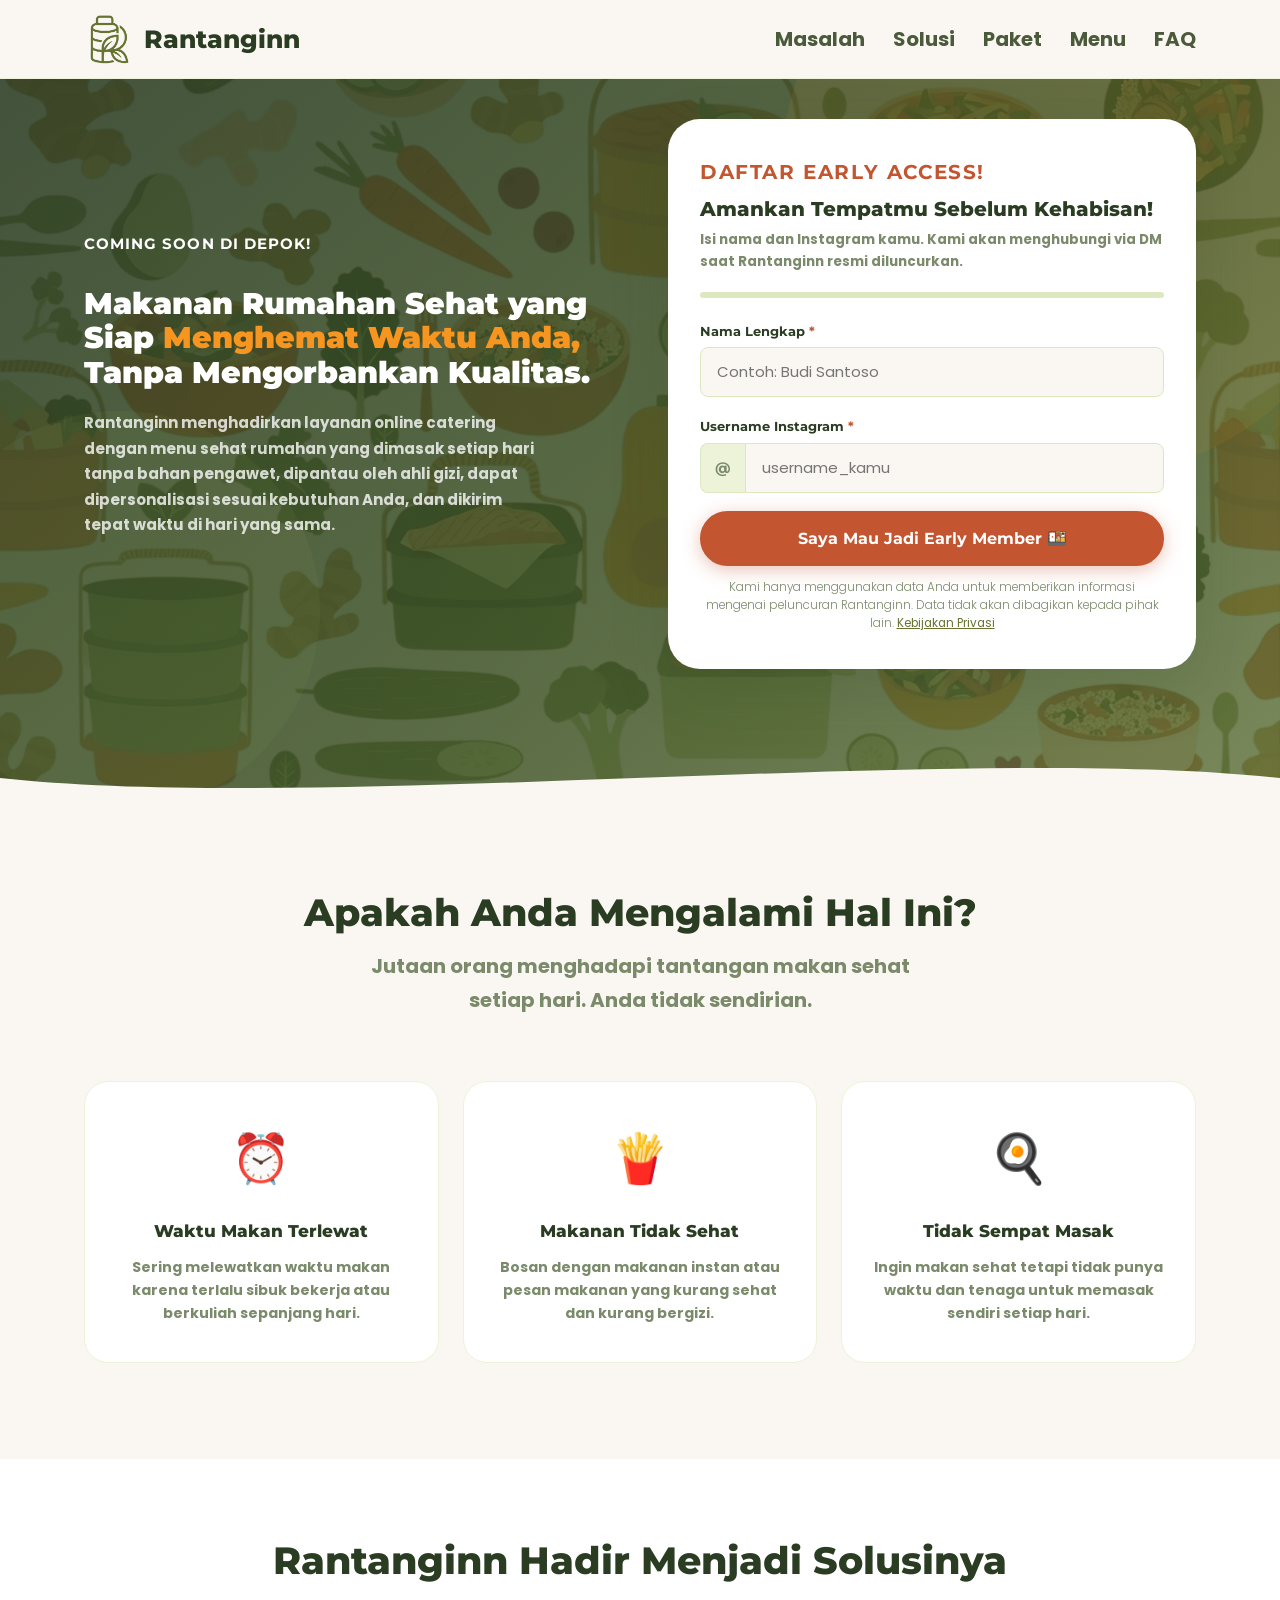
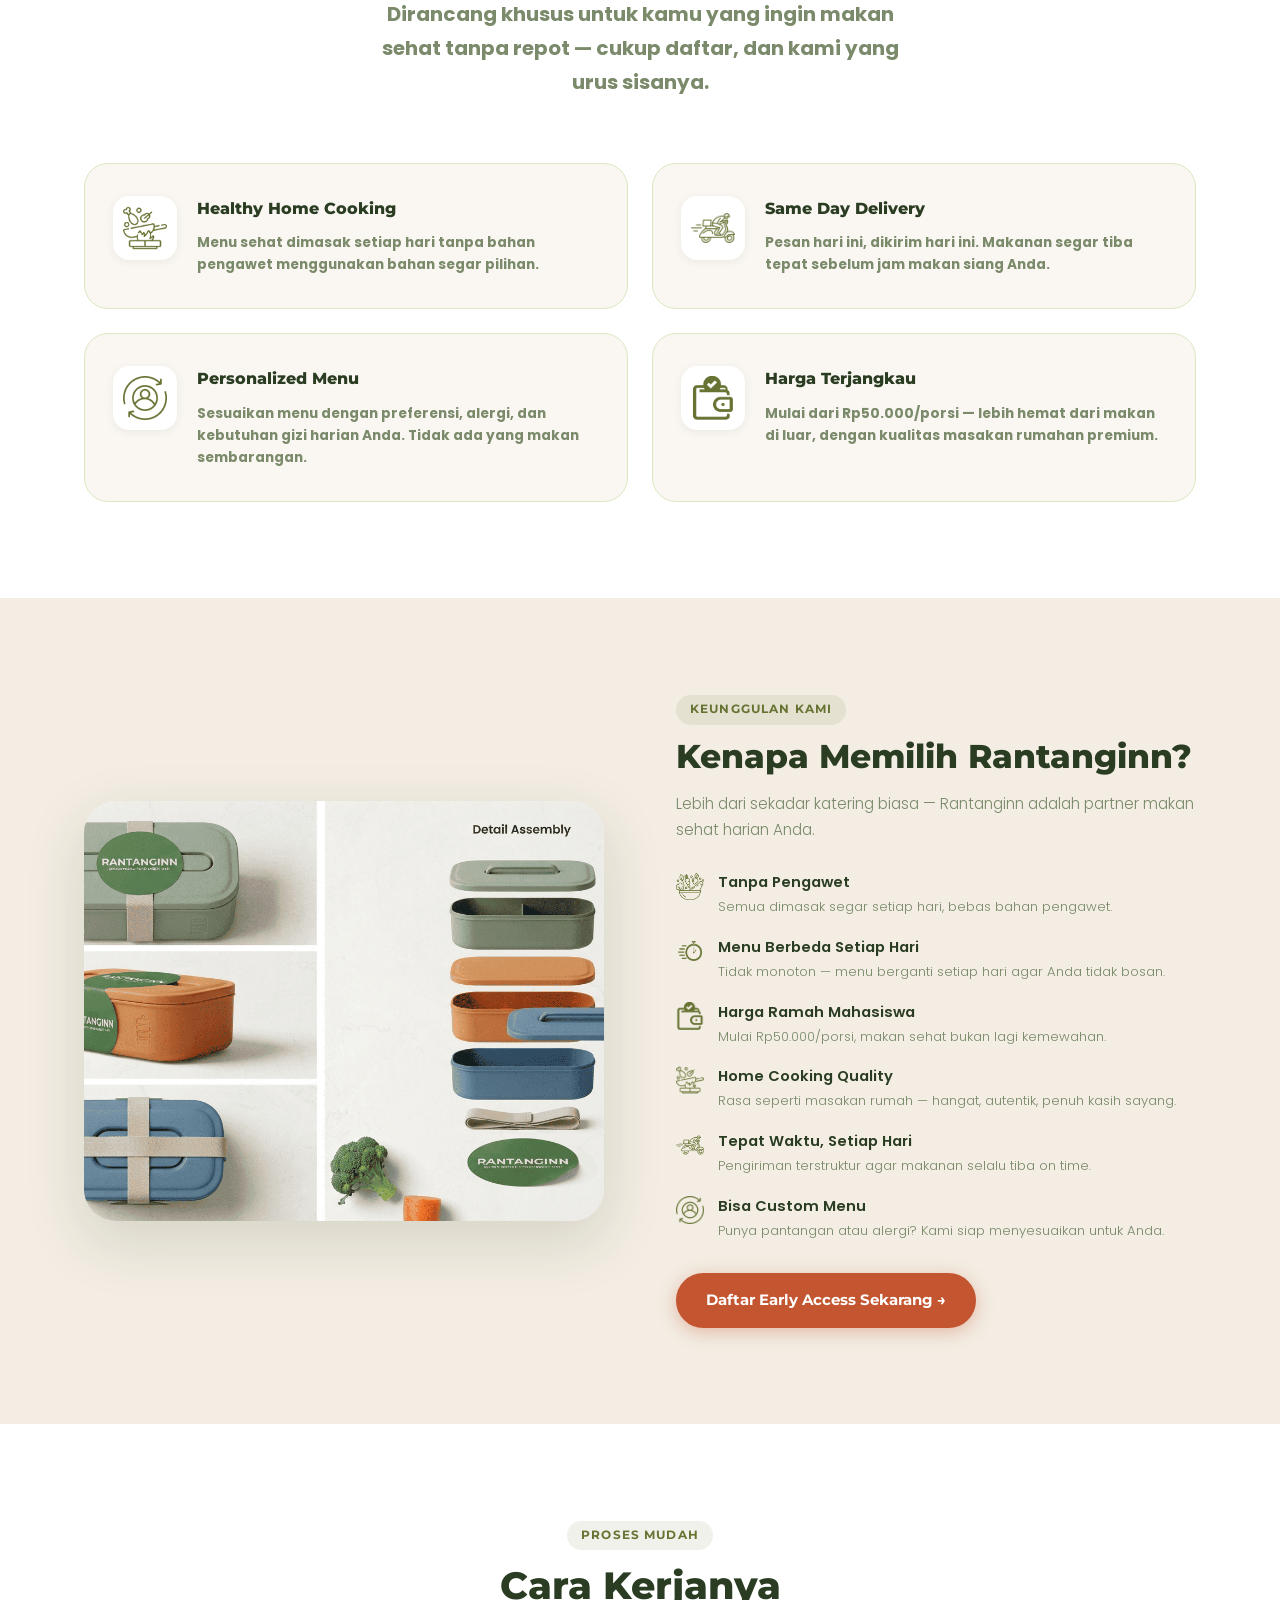
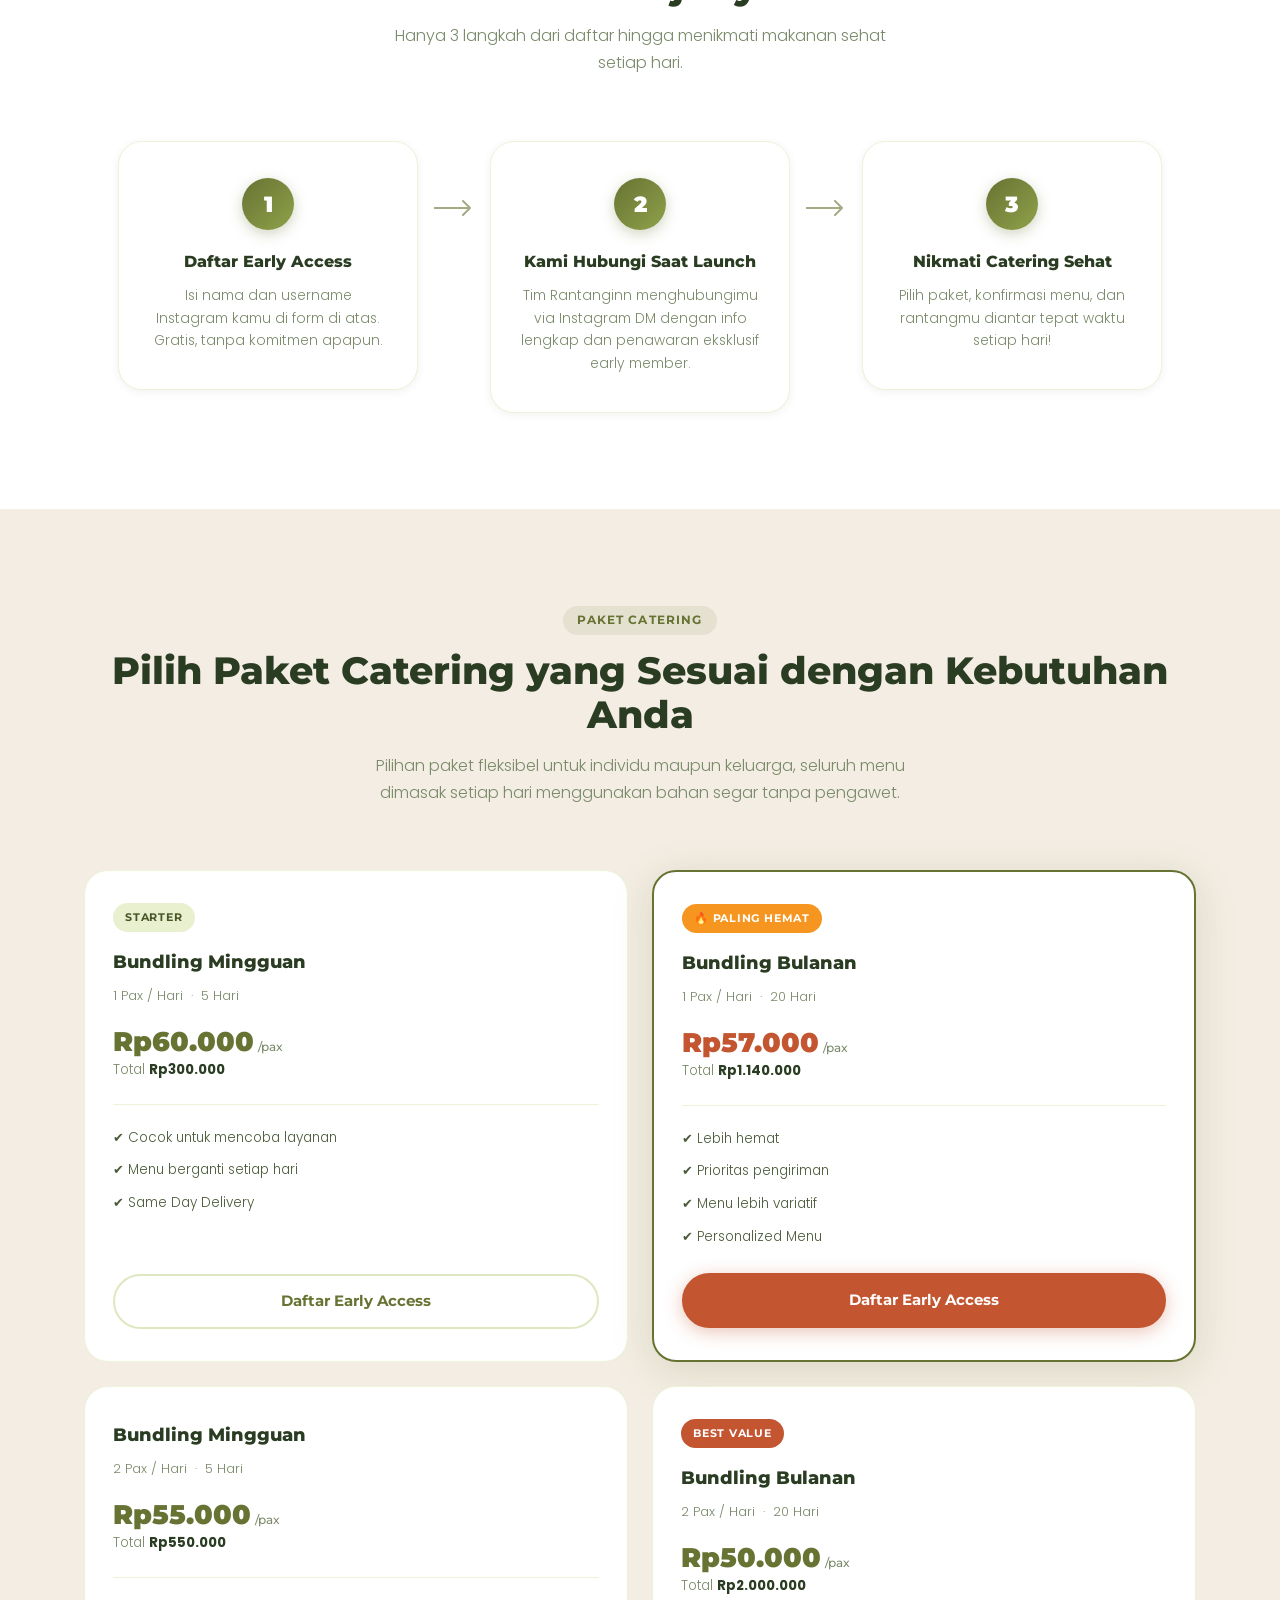
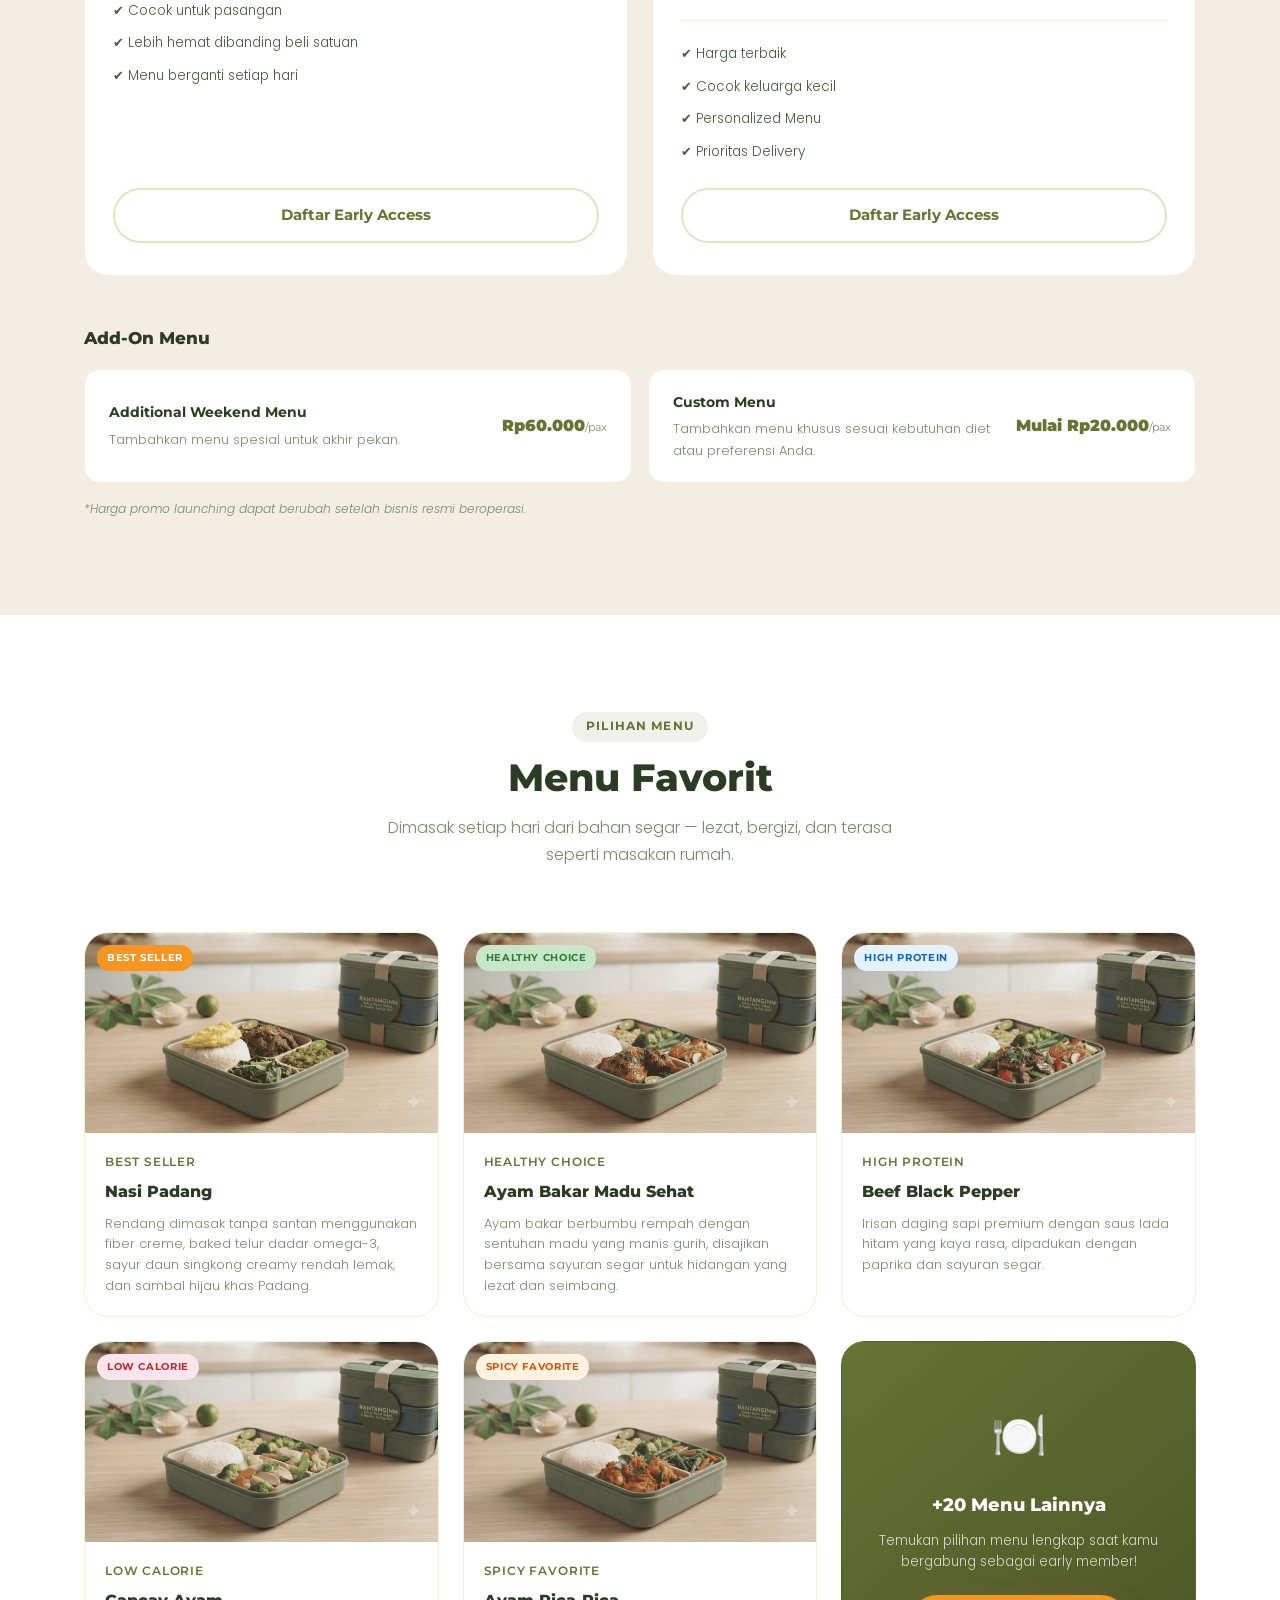
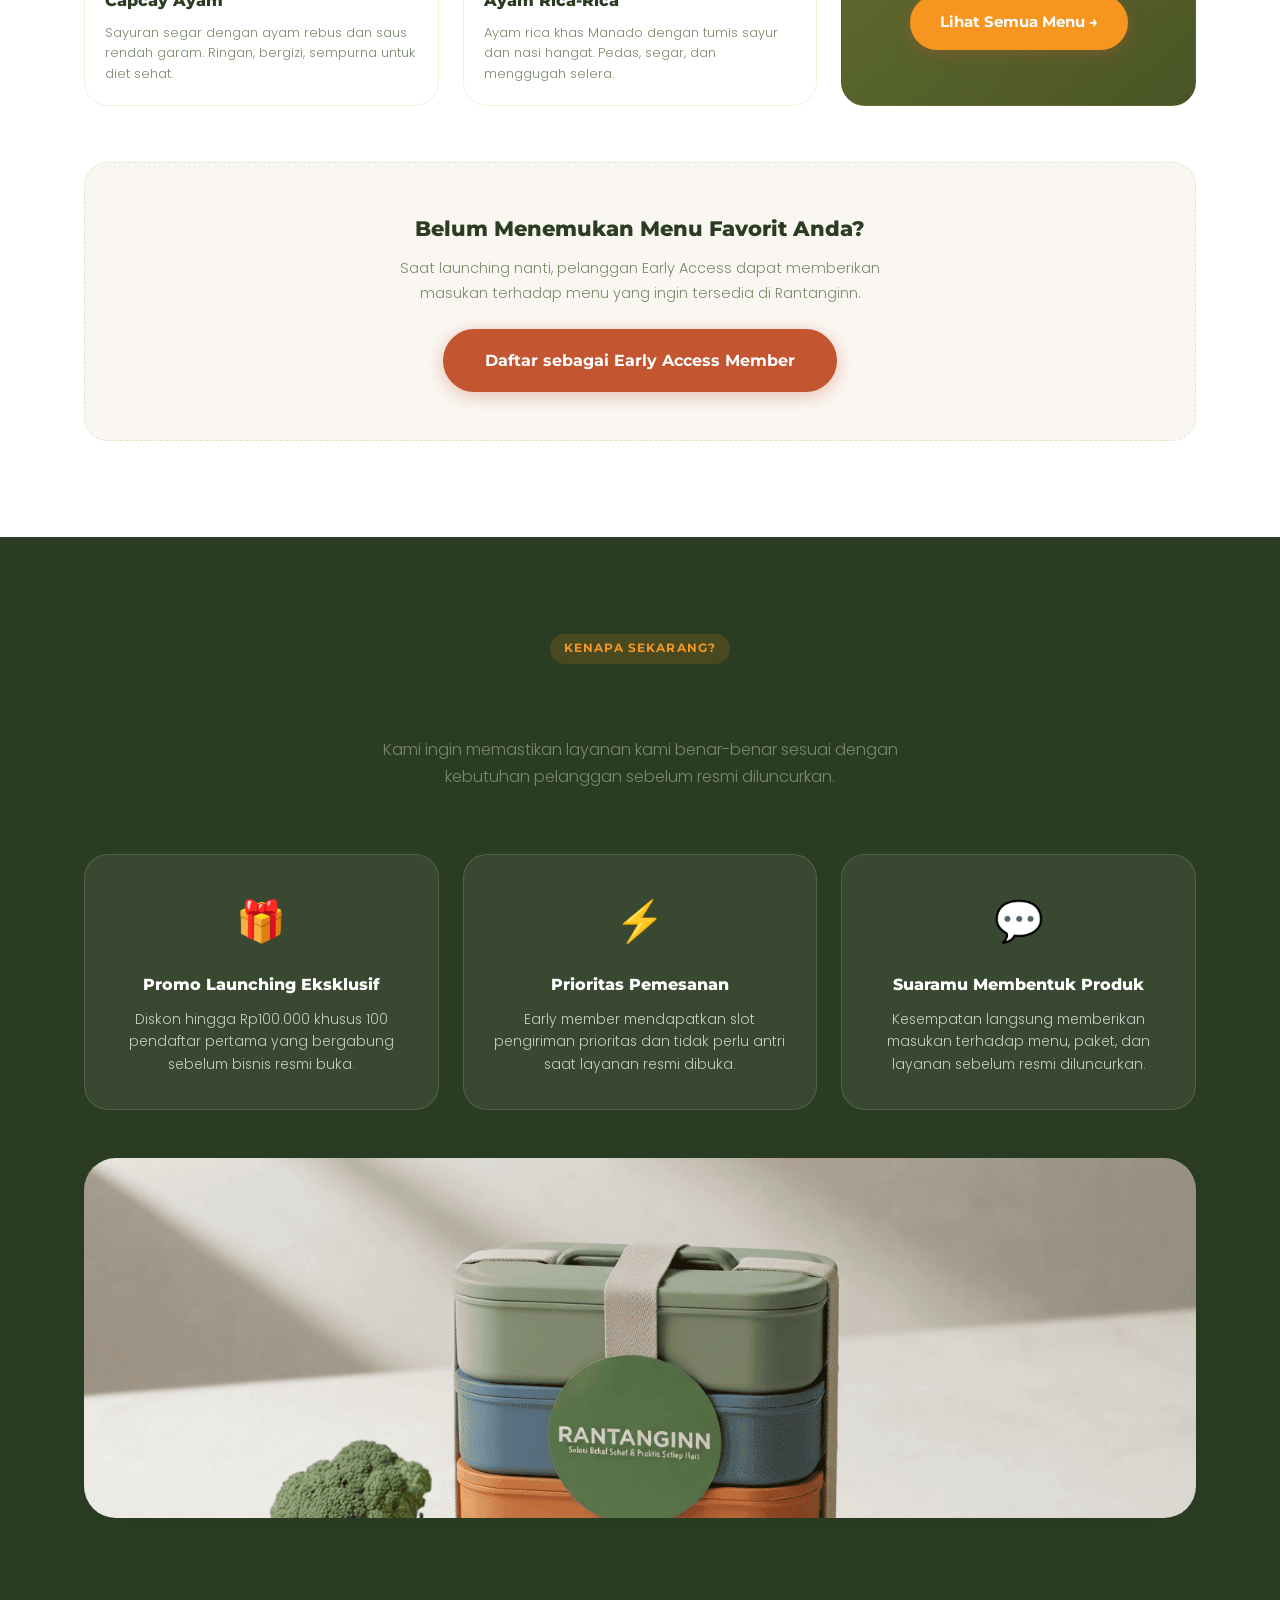
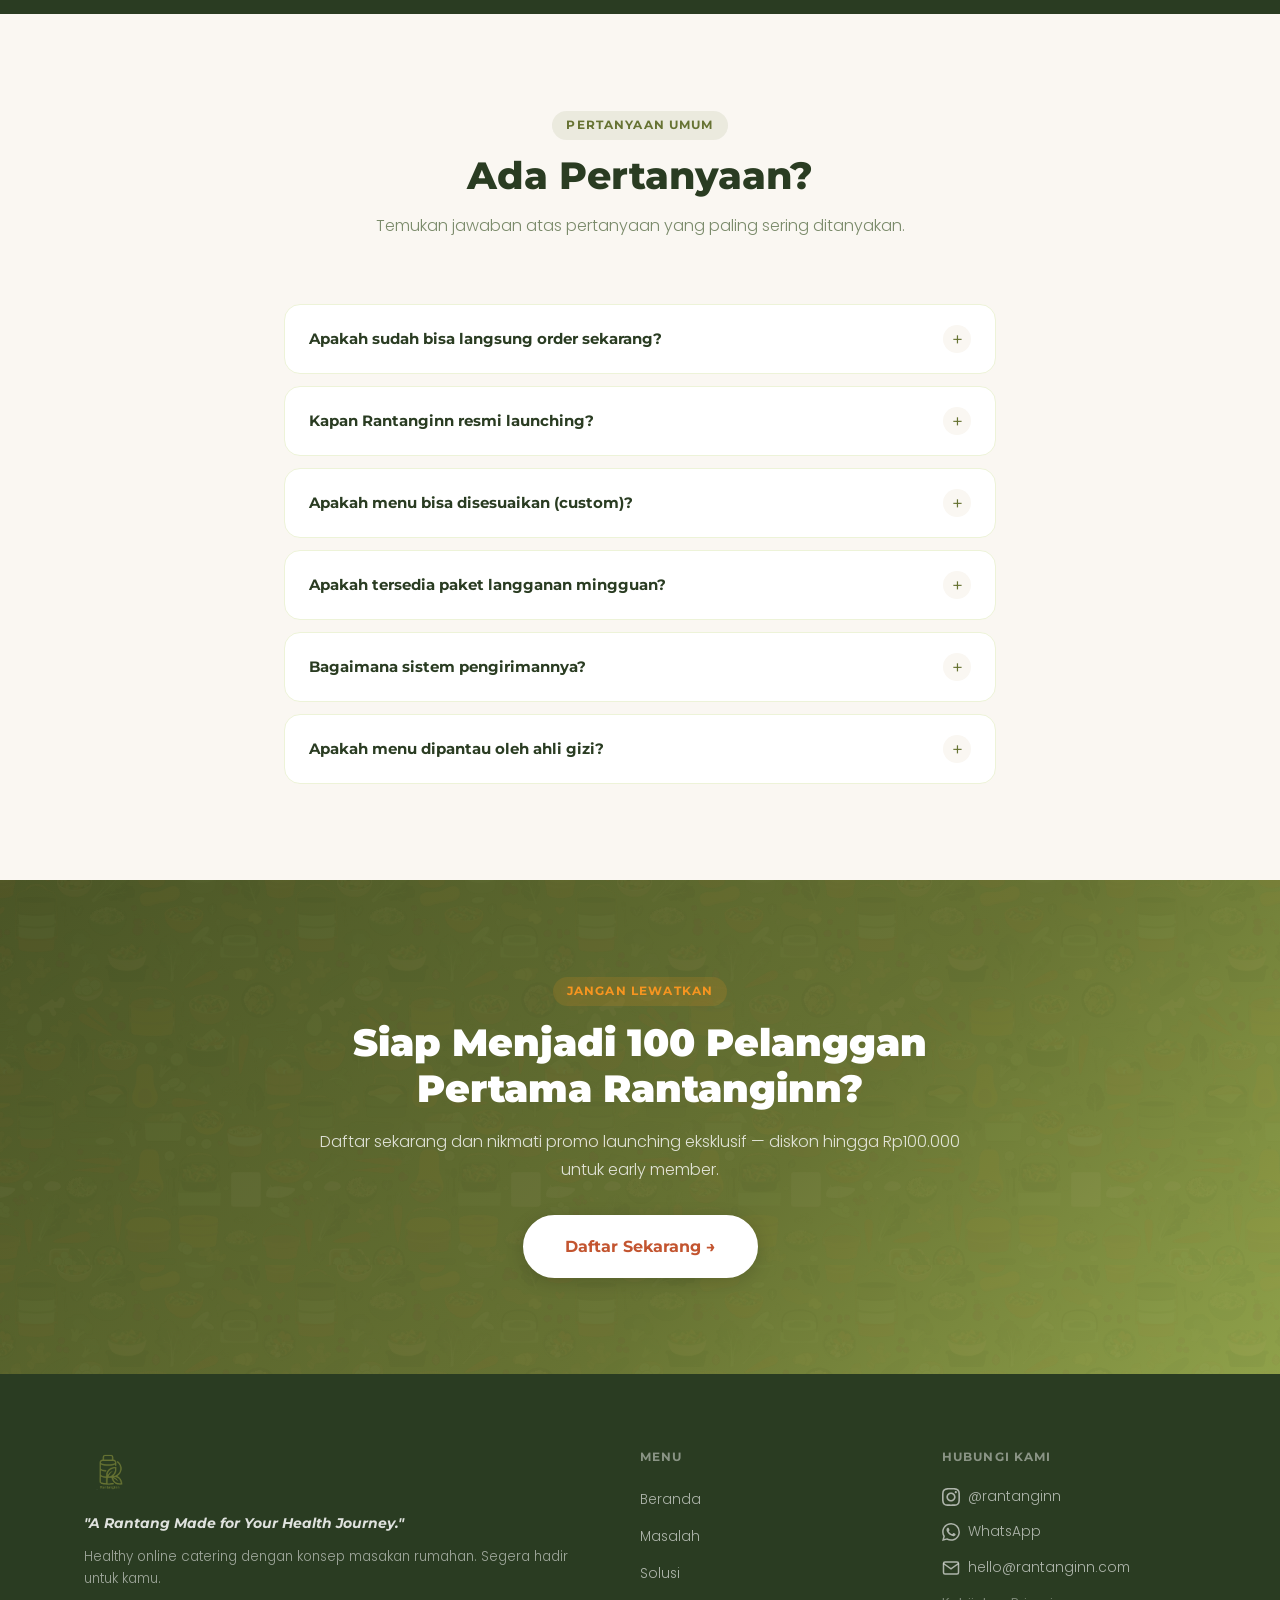
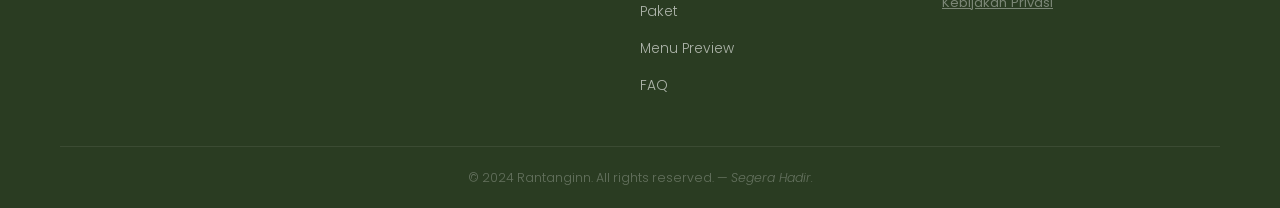
==== index.html @ 42536b37 "Solution section: padding-top 80px, hapus eyebrow, sub bold 20px, hapus emoji h3, fix gap h3-p, p bo" ====
<!DOCTYPE html>
<html lang="id" itemscope itemtype="https://schema.org/Organization">
<head>
  <meta charset="UTF-8" />
  <meta name="viewport" content="width=device-width, initial-scale=1.0" />
  <meta http-equiv="X-UA-Compatible" content="IE=edge" />

  <!-- ═══ SEO Meta ═══ -->
  <title>Rantanginn | Healthy Home Cooking Catering (Coming Soon)</title>
  <meta name="description" content="Daftar sekarang sebagai Early Access Member Rantanginn dan dapatkan promo launching eksklusif untuk 100 pelanggan pertama." />
  <meta name="robots" content="index, follow" />
  <link rel="canonical" href="https://rantanginn.com/" />

  <!-- ═══ Open Graph ═══ -->
  <meta property="og:type"        content="website" />
  <meta property="og:title"       content="Rantanginn | Healthy Home Cooking Catering (Coming Soon)" />
  <meta property="og:description" content="Daftar sekarang sebagai Early Access Member Rantanginn dan dapatkan promo launching eksklusif untuk 100 pelanggan pertama." />
  <meta property="og:url"         content="https://rantanginn.com/" />
  <meta property="og:image"       content="https://rantanginn.com/og-image.jpg" />
  <meta property="og:site_name"   content="Rantanginn" />
  <meta property="og:locale"      content="id_ID" />

  <!-- ═══ Twitter Card ═══ -->
  <meta name="twitter:card"        content="summary_large_image" />
  <meta name="twitter:title"       content="Rantanginn | Healthy Home Cooking Catering" />
  <meta name="twitter:description" content="Daftar Early Access dan dapatkan promo launching eksklusif." />
  <meta name="twitter:image"       content="https://rantanginn.com/og-image.jpg" />

  <!-- ═══ Favicon ═══ -->
  <link rel="icon"             type="image/png" sizes="32x32" href="logo png_2.png" />
  <link rel="icon"             type="image/png" sizes="16x16" href="logo png_2.png" />
  <link rel="apple-touch-icon" sizes="180x180"              href="logo png_2.png" />
  <meta name="theme-color" content="#677333" />

  <!-- ═══ Schema.org Organization + LocalBusiness ═══ -->
  <script type="application/ld+json">
  {
    "@context": "https://schema.org",
    "@graph": [
      {
        "@type": "Organization",
        "name": "Rantanginn",
        "url": "https://rantanginn.com",
        "logo": "https://rantanginn.com/logo png_2.png",
        "sameAs": ["https://www.instagram.com/rantanginn"],
        "description": "Healthy online catering with home cooking concept. Same day delivery."
      },
      {
        "@type": "FoodEstablishment",
        "name": "Rantanginn",
        "description": "Layanan katering online sehat dengan konsep masakan rumahan, dikirim hari yang sama.",
        "url": "https://rantanginn.com",
        "servesCuisine": "Indonesian",
        "priceRange": "Rp50.000 – Rp60.000 / porsi",
        "openingHoursSpecification": {
          "@type": "OpeningHoursSpecification",
          "dayOfWeek": ["Monday","Tuesday","Wednesday","Thursday","Friday"]
        }
      }
    ]
  }
  </script>

  <!-- ═══ Fonts ═══ -->
  <link rel="preconnect" href="https://fonts.googleapis.com" />
  <link rel="preconnect" href="https://fonts.gstatic.com" crossorigin />
  <link href="https://fonts.googleapis.com/css2?family=Montserrat:wght@700;800;900&family=Poppins:wght@300;400;500;600&display=swap" rel="stylesheet" />

  <!-- ═══════════════════════════════════════════════════════════
       Google Tag Manager — GTM-5F8ZB35Z
       Snippet ini harus berada seawal mungkin di dalam <head>.
       GA4, Meta Pixel, dan Google Ads dikelola dari dalam GTM.
       ════════════════════════════════════════════════════════ -->
  <script>(function(w,d,s,l,i){w[l]=w[l]||[];w[l].push({'gtm.start':
  new Date().getTime(),event:'gtm.js'});var f=d.getElementsByTagName(s)[0],
  j=d.createElement(s),dl=l!='dataLayer'?'&l='+l:'';j.async=true;j.src=
  'https://www.googletagmanager.com/gtm.js?id='+i+dl;f.parentNode.insertBefore(j,f);
  })(window,document,'script','dataLayer','GTM-5F8ZB35Z');</script>
  <!-- End Google Tag Manager -->

  <link rel="stylesheet" href="style.css" />
</head>
<body>

<!-- ═══════════════════════════════════════════════════════════════
     Google Tag Manager (noscript) — GTM-5F8ZB35Z
     Wajib dipasang tepat setelah tag <body> dibuka.
     Berfungsi untuk browser yang menonaktifkan JavaScript.
     ════════════════════════════════════════════════════════════ -->
<noscript><iframe src="https://www.googletagmanager.com/ns.html?id=GTM-5F8ZB35Z"
height="0" width="0" style="display:none;visibility:hidden"></iframe></noscript>
<!-- End Google Tag Manager (noscript) -->

<!-- ═══════════════════════════ NAVBAR ═══════════════════════════ -->
<header class="navbar" role="banner">
  <div class="container navbar__inner">
    <a href="#hero" class="navbar__brand" aria-label="Rantanginn Home">
      <img src="logo png_2 copy.png" alt="Rantanginn Logo" class="navbar__logo" width="50" height="50" loading="eager" />
      <span class="navbar__name">Rantanginn</span>
    </a>
    <nav class="navbar__links" aria-label="Main navigation">
      <a href="#problem">Masalah</a>
      <a href="#solution">Solusi</a>
      <a href="#pricing">Paket</a>
      <a href="#menu">Menu</a>
      <a href="#faq">FAQ</a>
    </nav>
    <button class="navbar__burger" aria-label="Buka menu" aria-expanded="false" id="burgerBtn">
      <span></span><span></span><span></span>
    </button>
  </div>
  <!-- Mobile menu -->
  <div class="navbar__mobile" id="mobileMenu" hidden>
    <a href="#problem"  class="navbar__mobile-link">Masalah</a>
    <a href="#solution" class="navbar__mobile-link">Solusi</a>
    <a href="#pricing"  class="navbar__mobile-link">Paket</a>
    <a href="#menu"     class="navbar__mobile-link">Menu</a>
    <a href="#faq"      class="navbar__mobile-link">FAQ</a>
    <a href="#hero" class="btn btn--cta btn--full" data-track="cta_click" data-label="navbar-mobile">Daftar Early Access</a>
  </div>
</header>

<!-- ═══════════════════════════════════════════════════════════════
     HERO — Lead Form Above The Fold
     ════════════════════════════════════════════════════════════ -->
<section class="hero" id="hero" aria-labelledby="heroHeadline">
  <!-- Organic background blobs -->
  <div class="hero__blob hero__blob--1" aria-hidden="true"></div>
  <div class="hero__blob hero__blob--2" aria-hidden="true"></div>

  <div class="container hero__inner">

    <!-- LEFT: Copywriting -->
    <div class="hero__copy">
      <span class="hero__label-coming-soon">COMING SOON DI DEPOK!</span>

      <h1 class="hero__headline" id="heroHeadline">
        Makanan Rumahan Sehat yang Siap <span class="text-accent">Menghemat Waktu Anda,</span> Tanpa Mengorbankan Kualitas.
      </h1>

      <p class="hero__sub">
        Rantanginn menghadirkan layanan online catering dengan menu sehat rumahan yang dimasak setiap hari tanpa bahan pengawet, dipantau oleh ahli gizi, dapat dipersonalisasi sesuai kebutuhan Anda, dan dikirim tepat waktu di hari yang sama.
      </p>

    </div>

    <!-- RIGHT: Lead Form Card -->
    <div class="hero__form-card" id="leadForm">

      <div class="form-card__header">
        <p class="form-card__eyebrow">Daftar Early Access!</p>
        <h2 class="form-card__title">Amankan Tempatmu Sebelum Kehabisan!</h2>
        <p class="form-card__sub">Isi nama dan Instagram kamu. Kami akan menghubungi via DM saat Rantanginn resmi diluncurkan.</p>
      </div>

      <!-- Slot counter -->
      <div class="slot-counter" aria-live="polite">
        <div class="slot-counter__bar">
        </div>
      </div>

      <form class="lead-form" id="orderForm" novalidate aria-label="Formulir Early Access">
        <div class="form-group">
          <label for="name">Nama Lengkap <span class="required" aria-label="wajib diisi">*</span></label>
          <input type="text" id="name" name="name" placeholder="Contoh: Budi Santoso"
                 required autocomplete="name" aria-describedby="nameError" />
          <span class="form-error" id="nameError" role="alert">Nama tidak boleh kosong.</span>
        </div>

        <div class="form-group">
          <label for="instagram">Username Instagram <span class="required" aria-label="wajib diisi">*</span></label>
          <div class="input-prefix-wrap">
            <span class="input-prefix" aria-hidden="true">@</span>
            <input type="text" id="instagram" name="instagram" placeholder="username_kamu"
                   required autocomplete="off" aria-describedby="igError" />
          </div>
          <span class="form-error" id="igError" role="alert">Username Instagram tidak boleh kosong.</span>
        </div>

        <button type="submit" class="btn btn--cta btn--full btn--lg" id="submitBtn"
                data-track="form_submit" aria-label="Submit formulir early access">
          <span class="btn-text">Saya Mau Jadi Early Member 🍱</span>
          <span class="btn-loading" hidden aria-live="polite">Mendaftarkan kamu...</span>
        </button>

        <!-- Privacy Policy below form -->
        <p class="form-privacy">
          Kami hanya menggunakan data Anda untuk memberikan informasi mengenai peluncuran Rantanginn.
          Data tidak akan dibagikan kepada pihak lain.
          <button type="button" class="privacy-trigger" id="openPrivacy" aria-haspopup="dialog">Kebijakan Privasi</button>
        </p>
      </form>

      <!-- Success state (replaces form after submit) -->
      <div class="form-success" id="formSuccess" hidden role="status" aria-live="polite">
        <div class="form-success__icon" aria-hidden="true">🎉</div>
        <h3>Terima Kasih!</h3>
        <p>Anda berhasil masuk ke daftar Early Access Rantanginn.<br />Kami akan menghubungi Anda saat layanan resmi dibuka.</p>
        <button class="btn btn--outline" id="closeSuccessBtn">Tutup</button>
      </div>
    </div>

  </div><!-- /.hero__inner -->

  <div class="hero__wave" aria-hidden="true">
    <svg viewBox="0 0 1440 80" preserveAspectRatio="none" xmlns="http://www.w3.org/2000/svg">
      <path d="M0,40 C360,80 1080,0 1440,40 L1440,80 L0,80 Z" fill="#faf7f2"/>
    </svg>
  </div>
</section>

<!-- ═══════════════════════════ PROBLEM SECTION ═══════════════════════════ -->
<section class="section section--light" id="problem" aria-labelledby="problemTitle" style="padding-top: 80px;">
  <div class="container">
    <div class="section-header">
      <h2 id="problemTitle">Apakah Anda Mengalami Hal Ini?</h2>
      <p>Jutaan orang menghadapi tantangan makan sehat setiap hari. Anda tidak sendirian.</p>
    </div>
    <div class="problem__grid">
      <div class="problem-card">
        <div class="problem-card__icon" aria-hidden="true">⏰</div>
        <h3>Waktu Makan Terlewat</h3>
        <p>Sering melewatkan waktu makan karena terlalu sibuk bekerja atau berkuliah sepanjang hari.</p>
      </div>
      <div class="problem-card">
        <div class="problem-card__icon" aria-hidden="true">🍟</div>
        <h3>Makanan Tidak Sehat</h3>
        <p>Bosan dengan makanan instan atau pesan makanan yang kurang sehat dan kurang bergizi.</p>
      </div>
      <div class="problem-card">
        <div class="problem-card__icon" aria-hidden="true">🍳</div>
        <h3>Tidak Sempat Masak</h3>
        <p>Ingin makan sehat tetapi tidak punya waktu dan tenaga untuk memasak sendiri setiap hari.</p>
      </div>
    </div>
  </div>
</section>

<!-- ═══════════════════════════ SOLUTION SECTION ═══════════════════════════ -->
<section class="section section--white" id="solution" aria-labelledby="solutionTitle" style="padding-top: 80px;">
  <div class="container">
    <div class="section-header">
      <h2 id="solutionTitle">Rantanginn Hadir Menjadi Solusinya</h2>
      <p>Dirancang khusus untuk kamu yang ingin makan sehat tanpa repot — cukup daftar, dan kami yang urus sisanya.</p>
    </div>
    <div class="solution__grid">
      <div class="solution-card">
        <div class="solution-card__icon">
          <img src="ICON_HOME COOKING.png" alt="" aria-hidden="true" loading="lazy" width="48" height="48" />
        </div>
        <div class="solution-card__body">
          <h3>Healthy Home Cooking</h3>
          <p>Menu sehat dimasak setiap hari tanpa bahan pengawet menggunakan bahan segar pilihan.</p>
        </div>
      </div>
      <div class="solution-card">
        <div class="solution-card__icon">
          <img src="ICON_FAST DELIVERY.png" alt="" aria-hidden="true" loading="lazy" width="48" height="48" />
        </div>
        <div class="solution-card__body">
          <h3>Same Day Delivery</h3>
          <p>Pesan hari ini, dikirim hari ini. Makanan segar tiba tepat sebelum jam makan siang Anda.</p>
        </div>
      </div>
      <div class="solution-card">
        <div class="solution-card__icon">
          <img src="ICON_PERSONALIZATION.png" alt="" aria-hidden="true" loading="lazy" width="48" height="48" />
        </div>
        <div class="solution-card__body">
          <h3>Personalized Menu</h3>
          <p>Sesuaikan menu dengan preferensi, alergi, dan kebutuhan gizi harian Anda. Tidak ada yang makan sembarangan.</p>
        </div>
      </div>
      <div class="solution-card">
        <div class="solution-card__icon">
          <img src="ICON_AFFORDABILITY.png" alt="" aria-hidden="true" loading="lazy" width="48" height="48" />
        </div>
        <div class="solution-card__body">
          <h3>Harga Terjangkau</h3>
          <p>Mulai dari Rp50.000/porsi — lebih hemat dari makan di luar, dengan kualitas masakan rumahan premium.</p>
        </div>
      </div>
    </div>
  </div>
</section>

<!-- ═══════════════════════════ BENEFIT SECTION ═══════════════════════════ -->
<section class="section section--beige" id="benefit" aria-labelledby="benefitTitle">
  <div class="container">
    <div class="benefit__inner">
      <div class="benefit__image">
        <img src="PACKAGING.png" alt="Kemasan premium Rantanginn" loading="lazy" width="520" height="420" />
      </div>
      <div class="benefit__content">
        <span class="section-eyebrow">Keunggulan Kami</span>
        <h2 id="benefitTitle">Kenapa Memilih Rantanginn?</h2>
        <p class="benefit__lead">Lebih dari sekadar katering biasa — Rantanginn adalah partner makan sehat harian Anda.</p>
        <ul class="benefit__list" aria-label="Daftar keunggulan Rantanginn">
          <li>
            <img src="ICON_NATURAL FOOD.png" alt="" aria-hidden="true" loading="lazy" width="28" height="28" />
            <div><strong>Tanpa Pengawet</strong><p>Semua dimasak segar setiap hari, bebas bahan pengawet.</p></div>
          </li>
          <li>
            <img src="ICON_TIME EFFICIENCY.png" alt="" aria-hidden="true" loading="lazy" width="28" height="28" />
            <div><strong>Menu Berbeda Setiap Hari</strong><p>Tidak monoton — menu berganti setiap hari agar Anda tidak bosan.</p></div>
          </li>
          <li>
            <img src="ICON_AFFORDABILITY.png" alt="" aria-hidden="true" loading="lazy" width="28" height="28" />
            <div><strong>Harga Ramah Mahasiswa</strong><p>Mulai Rp50.000/porsi, makan sehat bukan lagi kemewahan.</p></div>
          </li>
          <li>
            <img src="ICON_HOME COOKING.png" alt="" aria-hidden="true" loading="lazy" width="28" height="28" />
            <div><strong>Home Cooking Quality</strong><p>Rasa seperti masakan rumah — hangat, autentik, penuh kasih sayang.</p></div>
          </li>
          <li>
            <img src="ICON_FAST DELIVERY.png" alt="" aria-hidden="true" loading="lazy" width="28" height="28" />
            <div><strong>Tepat Waktu, Setiap Hari</strong><p>Pengiriman terstruktur agar makanan selalu tiba on time.</p></div>
          </li>
          <li>
            <img src="ICON_PERSONALIZATION.png" alt="" aria-hidden="true" loading="lazy" width="28" height="28" />
            <div><strong>Bisa Custom Menu</strong><p>Punya pantangan atau alergi? Kami siap menyesuaikan untuk Anda.</p></div>
          </li>
        </ul>
        <a href="#leadForm" class="btn btn--cta" data-track="cta_click" data-label="benefit">
          Daftar Early Access Sekarang →
        </a>
      </div>
    </div>
  </div>
</section>

<!-- ═══════════════════════════ HOW IT WORKS ═══════════════════════════ -->
<section class="section section--white" id="how" aria-labelledby="howTitle">
  <div class="container">
    <div class="section-header">
      <span class="section-eyebrow">Proses Mudah</span>
      <h2 id="howTitle">Cara Kerjanya</h2>
      <p>Hanya 3 langkah dari daftar hingga menikmati makanan sehat setiap hari.</p>
    </div>
    <div class="how__timeline">
      <div class="how-step">
        <div class="how-step__num" aria-hidden="true">1</div>
        <div class="how-step__body">
          <h3>Daftar Early Access</h3>
          <p>Isi nama dan username Instagram kamu di form di atas. Gratis, tanpa komitmen apapun.</p>
        </div>
      </div>
      <div class="how__arrow" aria-hidden="true">
        <svg width="40" height="16" viewBox="0 0 40 16" fill="none"><path d="M0 8h36m0 0-7-7m7 7-7 7" stroke="#677333" stroke-width="2" stroke-linecap="round"/></svg>
      </div>
      <div class="how-step">
        <div class="how-step__num" aria-hidden="true">2</div>
        <div class="how-step__body">
          <h3>Kami Hubungi Saat Launch</h3>
          <p>Tim Rantanginn menghubungimu via Instagram DM dengan info lengkap dan penawaran eksklusif early member.</p>
        </div>
      </div>
      <div class="how__arrow" aria-hidden="true">
        <svg width="40" height="16" viewBox="0 0 40 16" fill="none"><path d="M0 8h36m0 0-7-7m7 7-7 7" stroke="#677333" stroke-width="2" stroke-linecap="round"/></svg>
      </div>
      <div class="how-step">
        <div class="how-step__num" aria-hidden="true">3</div>
        <div class="how-step__body">
          <h3>Nikmati Catering Sehat</h3>
          <p>Pilih paket, konfirmasi menu, dan rantangmu diantar tepat waktu setiap hari!</p>
        </div>
      </div>
    </div>
  </div>
</section>

<!-- ═══════════════════════════ PRICING SECTION ═══════════════════════════ -->
<section class="section section--beige" id="pricing" aria-labelledby="pricingTitle">
  <div class="container">
    <div class="section-header">
      <span class="section-eyebrow">Paket Catering</span>
      <h2 id="pricingTitle">Pilih Paket Catering yang Sesuai dengan Kebutuhan Anda</h2>
      <p>Pilihan paket fleksibel untuk individu maupun keluarga, seluruh menu dimasak setiap hari menggunakan bahan segar tanpa pengawet.</p>
    </div>
    <div class="pricing__grid">

      <!-- Card 1 -->
      <div class="pricing-card">
        <div class="pricing-card__badge badge--starter">Starter</div>
        <h3 class="pricing-card__name">Bundling Mingguan</h3>
        <div class="pricing-card__detail">
          <span>1 Pax / Hari</span><span>·</span><span>5 Hari</span>
        </div>
        <div class="pricing-card__price">
          <span class="price-per">Rp60.000<small>/pax</small></span>
          <span class="price-total">Total <strong>Rp300.000</strong></span>
        </div>
        <ul class="pricing-card__benefits">
          <li>✔ Cocok untuk mencoba layanan</li>
          <li>✔ Menu berganti setiap hari</li>
          <li>✔ Same Day Delivery</li>
        </ul>
        <a href="#leadForm" class="btn btn--outline-green btn--full" data-track="cta_click" data-label="pricing-1">
          Daftar Early Access
        </a>
      </div>

      <!-- Card 2 — FEATURED -->
      <div class="pricing-card pricing-card--featured">
        <div class="pricing-card__badge badge--popular">🔥 Paling Hemat</div>
        <h3 class="pricing-card__name">Bundling Bulanan</h3>
        <div class="pricing-card__detail">
          <span>1 Pax / Hari</span><span>·</span><span>20 Hari</span>
        </div>
        <div class="pricing-card__price">
          <span class="price-per">Rp57.000<small>/pax</small></span>
          <span class="price-total">Total <strong>Rp1.140.000</strong></span>
        </div>
        <ul class="pricing-card__benefits">
          <li>✔ Lebih hemat</li>
          <li>✔ Prioritas pengiriman</li>
          <li>✔ Menu lebih variatif</li>
          <li>✔ Personalized Menu</li>
        </ul>
        <a href="#leadForm" class="btn btn--cta btn--full" data-track="cta_click" data-label="pricing-2">
          Daftar Early Access
        </a>
      </div>

      <!-- Card 3 -->
      <div class="pricing-card">
        <h3 class="pricing-card__name">Bundling Mingguan</h3>
        <div class="pricing-card__detail">
          <span>2 Pax / Hari</span><span>·</span><span>5 Hari</span>
        </div>
        <div class="pricing-card__price">
          <span class="price-per">Rp55.000<small>/pax</small></span>
          <span class="price-total">Total <strong>Rp550.000</strong></span>
        </div>
        <ul class="pricing-card__benefits">
          <li>✔ Cocok untuk pasangan</li>
          <li>✔ Lebih hemat dibanding beli satuan</li>
          <li>✔ Menu berganti setiap hari</li>
        </ul>
        <a href="#leadForm" class="btn btn--outline-green btn--full" data-track="cta_click" data-label="pricing-3">
          Daftar Early Access
        </a>
      </div>

      <!-- Card 4 -->
      <div class="pricing-card">
        <div class="pricing-card__badge badge--value">Best Value</div>
        <h3 class="pricing-card__name">Bundling Bulanan</h3>
        <div class="pricing-card__detail">
          <span>2 Pax / Hari</span><span>·</span><span>20 Hari</span>
        </div>
        <div class="pricing-card__price">
          <span class="price-per">Rp50.000<small>/pax</small></span>
          <span class="price-total">Total <strong>Rp2.000.000</strong></span>
        </div>
        <ul class="pricing-card__benefits">
          <li>✔ Harga terbaik</li>
          <li>✔ Cocok keluarga kecil</li>
          <li>✔ Personalized Menu</li>
          <li>✔ Prioritas Delivery</li>
        </ul>
        <a href="#leadForm" class="btn btn--outline-green btn--full" data-track="cta_click" data-label="pricing-4">
          Daftar Early Access
        </a>
      </div>

    </div><!-- /.pricing__grid -->

    <!-- Add-On -->
    <div class="addon__section">
      <h3 class="addon__title">Add-On Menu</h3>
      <div class="addon__grid">
        <div class="addon-card">
          <div class="addon-card__info">
            <h4>Additional Weekend Menu</h4>
            <p>Tambahkan menu spesial untuk akhir pekan.</p>
          </div>
          <div class="addon-card__price">Rp60.000<small>/pax</small></div>
        </div>
        <div class="addon-card">
          <div class="addon-card__info">
            <h4>Custom Menu</h4>
            <p>Tambahkan menu khusus sesuai kebutuhan diet atau preferensi Anda.</p>
          </div>
          <div class="addon-card__price">Mulai Rp20.000<small>/pax</small></div>
        </div>
      </div>
      <p class="pricing__disclaimer">*Harga promo launching dapat berubah setelah bisnis resmi beroperasi.</p>
    </div>

  </div>
</section>

<!-- ═══════════════════════════ MENU PREVIEW ═══════════════════════════ -->
<section class="section section--white" id="menu" aria-labelledby="menuTitle">
  <div class="container">
    <div class="section-header">
      <span class="section-eyebrow">Pilihan Menu</span>
      <h2 id="menuTitle">Menu Favorit</h2>
      <p>Dimasak setiap hari dari bahan segar — lezat, bergizi, dan terasa seperti masakan rumah.</p>
    </div>
    <div class="menu__grid">

      <article class="menu-card">
        <div class="menu-card__img-wrap">
          <img src="MENU_RENDANG.png" alt="Nasi Padang" loading="lazy" width="360" height="220" />
          <span class="menu-card__badge badge--bestseller">Best Seller</span>
        </div>
        <div class="menu-card__body">
          <span class="menu-card__category">Best Seller</span>
          <h3>Nasi Padang</h3>
          <p>Rendang dimasak tanpa santan menggunakan fiber creme, baked telur dadar omega-3, sayur daun singkong creamy rendah lemak, dan sambal hijau khas Padang.</p>
        </div>
      </article>

      <article class="menu-card">
        <div class="menu-card__img-wrap">
          <img src="MENU_AYAM BAKAR.png" alt="Ayam Bakar Madu Sehat" loading="lazy" width="360" height="220" />
          <span class="menu-card__badge badge--healthy">Healthy Choice</span>
        </div>
        <div class="menu-card__body">
          <span class="menu-card__category">Healthy Choice</span>
          <h3>Ayam Bakar Madu Sehat</h3>
          <p>Ayam bakar berbumbu rempah dengan sentuhan madu yang manis gurih, disajikan bersama sayuran segar untuk hidangan yang lezat dan seimbang.</p>
        </div>
      </article>

      <article class="menu-card">
        <div class="menu-card__img-wrap">
          <img src="MENU_BLACKPAPPER.png" alt="Beef Black Pepper" loading="lazy" width="360" height="220" />
          <span class="menu-card__badge badge--protein">High Protein</span>
        </div>
        <div class="menu-card__body">
          <span class="menu-card__category">High Protein</span>
          <h3>Beef Black Pepper</h3>
          <p>Irisan daging sapi premium dengan saus lada hitam yang kaya rasa, dipadukan dengan paprika dan sayuran segar.</p>
        </div>
      </article>

      <article class="menu-card">
        <div class="menu-card__img-wrap">
          <img src="MENU_CAPCAY.png" alt="Capcay Ayam" loading="lazy" width="360" height="220" />
          <span class="menu-card__badge badge--lowcal">Low Calorie</span>
        </div>
        <div class="menu-card__body">
          <span class="menu-card__category">Low Calorie</span>
          <h3>Capcay Ayam</h3>
          <p>Sayuran segar dengan ayam rebus dan saus rendah garam. Ringan, bergizi, sempurna untuk diet sehat.</p>
        </div>
      </article>

      <article class="menu-card">
        <div class="menu-card__img-wrap">
          <img src="MENU_AYAM RICA RICA.png" alt="Ayam Rica-Rica" loading="lazy" width="360" height="220" />
          <span class="menu-card__badge badge--spicy">Spicy Favorite</span>
        </div>
        <div class="menu-card__body">
          <span class="menu-card__category">Spicy Favorite</span>
          <h3>Ayam Rica-Rica</h3>
          <p>Ayam rica khas Manado dengan tumis sayur dan nasi hangat. Pedas, segar, dan menggugah selera.</p>
        </div>
      </article>

      <article class="menu-card menu-card--cta">
        <div class="menu-card__more">
          <span class="menu-card__more-icon" aria-hidden="true">🍽️</span>
          <h3>+20 Menu Lainnya</h3>
          <p>Temukan pilihan menu lengkap saat kamu bergabung sebagai early member!</p>
          <a href="#leadForm" class="btn btn--cta" data-track="cta_click" data-label="menu-more">
            Lihat Semua Menu →
          </a>
        </div>
      </article>

    </div><!-- /.menu__grid -->

    <div class="menu__bottom-cta">
      <h3>Belum Menemukan Menu Favorit Anda?</h3>
      <p>Saat launching nanti, pelanggan Early Access dapat memberikan masukan terhadap menu yang ingin tersedia di Rantanginn.</p>
      <a href="#leadForm" class="btn btn--cta btn--lg" data-track="cta_click" data-label="menu-cta">
        Daftar sebagai Early Access Member
      </a>
    </div>
  </div>
</section>

<!-- ═══════════════════════════ SOCIAL PROOF / EARLY ACCESS WHY ═══════════════════ -->
<section class="section section--green" id="social-proof" aria-labelledby="proofTitle">
  <div class="container">
    <div class="section-header section-header--light">
      <span class="section-eyebrow section-eyebrow--light">Kenapa Sekarang?</span>
      <h2 id="proofTitle">Mengapa Kami Membuka Early Access?</h2>
      <p>Kami ingin memastikan layanan kami benar-benar sesuai dengan kebutuhan pelanggan sebelum resmi diluncurkan.</p>
    </div>
    <div class="proof__grid">
      <div class="proof-card">
        <div class="proof-card__icon" aria-hidden="true">🎁</div>
        <h3>Promo Launching Eksklusif</h3>
        <p>Diskon hingga Rp100.000 khusus 100 pendaftar pertama yang bergabung sebelum bisnis resmi buka.</p>
      </div>
      <div class="proof-card">
        <div class="proof-card__icon" aria-hidden="true">⚡</div>
        <h3>Prioritas Pemesanan</h3>
        <p>Early member mendapatkan slot pengiriman prioritas dan tidak perlu antri saat layanan resmi dibuka.</p>
      </div>
      <div class="proof-card">
        <div class="proof-card__icon" aria-hidden="true">💬</div>
        <h3>Suaramu Membentuk Produk</h3>
        <p>Kesempatan langsung memberikan masukan terhadap menu, paket, dan layanan sebelum resmi diluncurkan.</p>
      </div>
    </div>
    <!-- Model photo -->
    <div class="proof__team">
      <img src="MODEL PIC_7.png" alt="Tim Rantanginn bersama pelanggan" loading="lazy" width="900" height="400" />
    </div>
  </div>
</section>

<!-- ═══════════════════════════ FAQ SECTION ═══════════════════════════ -->
<section class="section section--light" id="faq" aria-labelledby="faqTitle">
  <div class="container faq__container">
    <div class="section-header">
      <span class="section-eyebrow">Pertanyaan Umum</span>
      <h2 id="faqTitle">Ada Pertanyaan?</h2>
      <p>Temukan jawaban atas pertanyaan yang paling sering ditanyakan.</p>
    </div>
    <div class="faq__list" role="list">

      <div class="faq-item" role="listitem">
        <button class="faq-item__q" aria-expanded="false" aria-controls="faq1">
          Apakah sudah bisa langsung order sekarang?
          <span class="faq-item__icon" aria-hidden="true">+</span>
        </button>
        <div class="faq-item__a" id="faq1" hidden>
          <p>Belum. Saat ini Rantanginn masih dalam tahap validasi bisnis dan akan segera diluncurkan. Dengan mendaftar sekarang, Anda akan menjadi yang pertama dihubungi saat kami siap beroperasi dan mendapatkan promo eksklusif.</p>
        </div>
      </div>

      <div class="faq-item" role="listitem">
        <button class="faq-item__q" aria-expanded="false" aria-controls="faq2">
          Kapan Rantanginn resmi launching?
          <span class="faq-item__icon" aria-hidden="true">+</span>
        </button>
        <div class="faq-item__a" id="faq2" hidden>
          <p>Kami sedang mempersiapkan peluncuran resmi dalam waktu dekat. Semua pendaftar early access akan mendapatkan notifikasi pertama via Instagram DM sebelum kami mengumumkan ke publik.</p>
        </div>
      </div>

      <div class="faq-item" role="listitem">
        <button class="faq-item__q" aria-expanded="false" aria-controls="faq3">
          Apakah menu bisa disesuaikan (custom)?
          <span class="faq-item__icon" aria-hidden="true">+</span>
        </button>
        <div class="faq-item__a" id="faq3" hidden>
          <p>Ya! Rantanginn mendukung personalisasi menu sesuai preferensi, pantangan makanan, dan kebutuhan gizi Anda. Pelanggan early access akan mendapatkan prioritas untuk layanan custom menu ini.</p>
        </div>
      </div>

      <div class="faq-item" role="listitem">
        <button class="faq-item__q" aria-expanded="false" aria-controls="faq4">
          Apakah tersedia paket langganan mingguan?
          <span class="faq-item__icon" aria-hidden="true">+</span>
        </button>
        <div class="faq-item__a" id="faq4" hidden>
          <p>Ya, tersedia paket Bundling Mingguan (5 hari) dan Bundling Bulanan (20 hari) untuk 1 maupun 2 porsi per hari. Lihat detail paket di bagian atas halaman ini.</p>
        </div>
      </div>

      <div class="faq-item" role="listitem">
        <button class="faq-item__q" aria-expanded="false" aria-controls="faq5">
          Bagaimana sistem pengirimannya?
          <span class="faq-item__icon" aria-hidden="true">+</span>
        </button>
        <div class="faq-item__a" id="faq5" hidden>
          <p>Rantanginn menggunakan sistem same-day delivery — pesan hari ini, dikirim hari ini sebelum jam makan siang. Area pengiriman akan diumumkan lebih detail saat launching.</p>
        </div>
      </div>

      <div class="faq-item" role="listitem">
        <button class="faq-item__q" aria-expanded="false" aria-controls="faq6">
          Apakah menu dipantau oleh ahli gizi?
          <span class="faq-item__icon" aria-hidden="true">+</span>
        </button>
        <div class="faq-item__a" id="faq6" hidden>
          <p>Ya. Seluruh menu Rantanginn dirancang dan dipantau oleh ahli gizi bersertifikat untuk memastikan keseimbangan nutrisi harian yang optimal bagi pelanggan kami.</p>
        </div>
      </div>

    </div><!-- /.faq__list -->
  </div>
</section>

<!-- ═══════════════════════════ CLOSING CTA ═══════════════════════════ -->
<section class="section section--cta-closing" id="cta-closing" aria-labelledby="ctaTitle">
  <div class="container">
    <div class="cta-closing__inner">
      <span class="section-eyebrow section-eyebrow--light">Jangan Lewatkan</span>
      <h2 id="ctaTitle">Siap Menjadi 100 Pelanggan Pertama Rantanginn?</h2>
      <p>Daftar sekarang dan nikmati promo launching eksklusif — diskon hingga Rp100.000 untuk early member.</p>
      <a href="#leadForm" class="btn btn--white btn--lg" data-track="cta_click" data-label="closing-cta">
        Daftar Sekarang →
      </a>
    </div>
  </div>
</section>

<!-- ═══════════════════════════ FOOTER ═══════════════════════════ -->
<footer class="footer" role="contentinfo">
  <div class="container footer__inner">
    <div class="footer__brand">
      <a href="#hero" aria-label="Kembali ke atas">
        <img src="logo png_2.png" alt="Rantanginn" class="footer__logo" loading="lazy" width="48" height="48" />
      </a>
      <p class="footer__tagline">"A Rantang Made for Your Health Journey."</p>
      <p class="footer__desc">Healthy online catering dengan konsep masakan rumahan. Segera hadir untuk kamu.</p>
    </div>
    <nav class="footer__nav" aria-label="Footer navigation">
      <h4>Menu</h4>
      <ul>
        <li><a href="#hero">Beranda</a></li>
        <li><a href="#problem">Masalah</a></li>
        <li><a href="#solution">Solusi</a></li>
        <li><a href="#pricing">Paket</a></li>
        <li><a href="#menu">Menu Preview</a></li>
        <li><a href="#faq">FAQ</a></li>
      </ul>
    </nav>
    <div class="footer__contact">
      <h4>Hubungi Kami</h4>
      <ul>
        <li>
          <a href="https://www.instagram.com/rantanginn" target="_blank" rel="noopener noreferrer" aria-label="Instagram Rantanginn">
            <svg width="18" height="18" viewBox="0 0 24 24" fill="currentColor" aria-hidden="true"><path d="M12 2.163c3.204 0 3.584.012 4.85.07 3.252.148 4.771 1.691 4.919 4.919.058 1.265.069 1.645.069 4.849 0 3.205-.012 3.584-.069 4.849-.149 3.225-1.664 4.771-4.919 4.919-1.266.058-1.644.07-4.85.07-3.204 0-3.584-.012-4.849-.07-3.26-.149-4.771-1.699-4.919-4.92-.058-1.265-.07-1.644-.07-4.849 0-3.204.013-3.583.07-4.849.149-3.227 1.664-4.771 4.919-4.919 1.266-.057 1.645-.069 4.849-.069zm0-2.163c-3.259 0-3.667.014-4.947.072-4.358.2-6.78 2.618-6.98 6.98-.059 1.281-.073 1.689-.073 4.948 0 3.259.014 3.668.072 4.948.2 4.358 2.618 6.78 6.98 6.98 1.281.058 1.689.072 4.948.072 3.259 0 3.668-.014 4.948-.072 4.354-.2 6.782-2.618 6.979-6.98.059-1.28.073-1.689.073-4.948 0-3.259-.014-3.667-.072-4.947-.196-4.354-2.617-6.78-6.979-6.98-1.281-.059-1.69-.073-4.949-.073zm0 5.838c-3.403 0-6.162 2.759-6.162 6.162s2.759 6.163 6.162 6.163 6.162-2.759 6.162-6.163c0-3.403-2.759-6.162-6.162-6.162zm0 10.162c-2.209 0-4-1.79-4-4 0-2.209 1.791-4 4-4s4 1.791 4 4c0 2.21-1.791 4-4 4zm6.406-11.845c-.796 0-1.441.645-1.441 1.44s.645 1.44 1.441 1.44c.795 0 1.439-.645 1.439-1.44s-.644-1.44-1.439-1.44z"/></svg>
            @rantanginn
          </a>
        </li>
        <li>
          <a href="https://wa.me/6281234567890" target="_blank" rel="noopener noreferrer" aria-label="WhatsApp Rantanginn">
            <svg width="18" height="18" viewBox="0 0 24 24" fill="currentColor" aria-hidden="true"><path d="M17.472 14.382c-.297-.149-1.758-.867-2.03-.967-.273-.099-.471-.148-.67.15-.197.297-.767.966-.94 1.164-.173.199-.347.223-.644.075-.297-.15-1.255-.463-2.39-1.475-.883-.788-1.48-1.761-1.653-2.059-.173-.297-.018-.458.13-.606.134-.133.298-.347.446-.52.149-.174.198-.298.298-.497.099-.198.05-.371-.025-.52-.075-.149-.669-1.612-.916-2.207-.242-.579-.487-.5-.669-.51-.173-.008-.371-.01-.57-.01-.198 0-.52.074-.792.372-.272.297-1.04 1.016-1.04 2.479 0 1.462 1.065 2.875 1.213 3.074.149.198 2.096 3.2 5.077 4.487.709.306 1.262.489 1.694.625.712.227 1.36.195 1.871.118.571-.085 1.758-.719 2.006-1.413.248-.694.248-1.289.173-1.413-.074-.124-.272-.198-.57-.347m-5.421 7.403h-.004a9.87 9.87 0 01-5.031-1.378l-.361-.214-3.741.982.998-3.648-.235-.374a9.86 9.86 0 01-1.51-5.26c.001-5.45 4.436-9.884 9.888-9.884 2.64 0 5.122 1.03 6.988 2.898a9.825 9.825 0 012.893 6.994c-.003 5.45-4.437 9.884-9.885 9.884m8.413-18.297A11.815 11.815 0 0012.05 0C5.495 0 .16 5.335.157 11.892c0 2.096.547 4.142 1.588 5.945L.057 24l6.305-1.654a11.882 11.882 0 005.683 1.448h.005c6.554 0 11.89-5.335 11.893-11.893a11.821 11.821 0 00-3.48-8.413z"/></svg>
            WhatsApp
          </a>
        </li>
        <li>
          <a href="mailto:hello@rantanginn.com" aria-label="Email Rantanginn">
            <svg width="18" height="18" viewBox="0 0 24 24" fill="none" stroke="currentColor" stroke-width="2" aria-hidden="true"><path d="M4 4h16c1.1 0 2 .9 2 2v12c0 1.1-.9 2-2 2H4c-1.1 0-2-.9-2-2V6c0-1.1.9-2 2-2z"/><polyline points="22,6 12,13 2,6"/></svg>
            hello@rantanginn.com
          </a>
        </li>
      </ul>
      <button type="button" class="privacy-trigger footer__privacy-link" id="openPrivacy2">
        Kebijakan Privasi
      </button>
    </div>
  </div>
  <div class="footer__bottom">
    <div class="container">
      <p>© 2024 Rantanginn. All rights reserved. — <em>Segera Hadir.</em></p>
    </div>
  </div>
</footer>

<!-- ═══════════════════════════ PRIVACY POLICY MODAL ═══════════════════════════ -->
<div class="modal-overlay" id="privacyModal" role="dialog" aria-modal="true"
     aria-labelledby="privacyTitle" hidden>
  <div class="modal">
    <button class="modal__close" id="closePrivacyX" aria-label="Tutup modal">&times;</button>
    <div class="modal__logo">
      <img src="logo png_2.png" alt="Rantanginn" width="48" height="48" loading="lazy" />
      <span>Rantanginn</span>
    </div>
    <h2 id="privacyTitle">Kebijakan Privasi</h2>
    <p class="modal__date">Terakhir diperbarui: Juli 2024</p>
    <div class="modal__body">
      <h3>1. Data yang Kami Kumpulkan</h3>
      <p>Kami hanya mengumpulkan dua data: <strong>Nama Lengkap</strong> dan <strong>Username Instagram</strong>. Tidak ada data sensitif lain yang diminta.</p>
      <h3>2. Bagaimana Data Digunakan</h3>
      <p>Data Anda digunakan semata-mata untuk menghubungi Anda via Instagram DM saat Rantanginn resmi diluncurkan dan memberikan penawaran early access eksklusif.</p>
      <h3>3. Penyimpanan Data</h3>
      <p>Data disimpan secara aman di Google Sheets yang terproteksi dan hanya dapat diakses oleh tim internal Rantanginn.</p>
      <h3>4. Tidak Dijual ke Pihak Ketiga</h3>
      <p>Kami tidak akan menjual, menyewakan, atau membagikan data Anda kepada pihak ketiga manapun tanpa izin eksplisit Anda.</p>
      <h3>5. Hak Anda</h3>
      <p>Anda berhak meminta penghapusan data kapan saja dengan menghubungi kami via Instagram <a href="https://www.instagram.com/rantanginn" target="_blank" rel="noopener noreferrer">@rantanginn</a>.</p>
    </div>
    <button class="btn btn--cta btn--full" id="closePrivacyOk">Saya Mengerti</button>
  </div>
</div>

<!-- ═══════════════════════════ THANK YOU POPUP MODAL ═══════════════════════════ -->
<div class="modal-overlay" id="thankYouModal" role="dialog" aria-modal="true"
     aria-labelledby="thankYouTitle" hidden>
  <div class="modal modal--thankyou">
    <div class="modal__logo">
      <img src="logo png_2.png" alt="Rantanginn" width="64" height="64" loading="lazy" />
      <span>Rantanginn</span>
    </div>
    <div class="thankyou__icon" aria-hidden="true">🎉</div>
    <h2 id="thankYouTitle">Terima Kasih!</h2>
    <p>Anda berhasil masuk ke daftar Early Access Rantanginn.<br />Kami akan menghubungi Anda saat layanan resmi dibuka.</p>
    <div class="thankyou__actions">
      <a href="https://www.instagram.com/rantanginn" target="_blank" rel="noopener noreferrer"
         class="btn btn--cta btn--full">Follow @rantanginn →</a>
      <button class="btn btn--outline btn--full" id="closeThankYou">Tutup</button>
    </div>
  </div>
</div>

<script src="script.js"></script>
</body>
</html>
---- style.css ----
/* ════════════════════════════════════════════════════
   RANTANGINN — Landing Page Stylesheet
   Brand: #677333 primary · #C35530 secondary
          #F69520 accent · #2A3C22 text
   Fonts: Montserrat (headlines) · Poppins (body)
   ════════════════════════════════════════════════════ */

/* ── CSS Custom Properties ── */
:root {
  --primary:        #677333;
  --primary-dark:   #4a5526;
  --primary-light:  #8fa14a;
  --secondary:      #C35530;
  --secondary-dark: #a04426;
  --accent:         #F69520;
  --accent-dark:    #d47e10;
  --text:           #2A3C22;
  --text-body:      #4a5a3a;
  --text-muted:     #7a8a6a;
  --bg-warm:        #faf7f2;
  --bg-beige:       #f3ede3;
  --bg-white:       #ffffff;
  --bg-green:       #2A3C22;
  --border:         #dde8c0;
  --border-light:   #edf3d8;
  --shadow-sm:      0 2px 8px rgba(42,60,34,.07);
  --shadow-md:      0 8px 32px rgba(42,60,34,.11);
  --shadow-lg:      0 20px 60px rgba(42,60,34,.15);
  --radius-sm:      8px;
  --radius-md:      16px;
  --radius-lg:      24px;
  --radius-xl:      32px;
  --section-py:     96px;
  --font-head:      'Montserrat', sans-serif;
  --font-body:      'Poppins', sans-serif;
}

/* ── Reset ── */
*, *::before, *::after { box-sizing: border-box; margin: 0; padding: 0; }
html { scroll-behavior: smooth; font-size: 16px; }
/* Pastikan atribut HTML hidden selalu dihormati, tidak tertimpa CSS */
[hidden] { display: none !important; }
body {
  font-family: var(--font-body);
  font-weight: 300;
  color: var(--text);
  background: var(--bg-warm);
  line-height: 1.7;
  -webkit-font-smoothing: antialiased;
  overflow-x: hidden;
}
img { max-width: 100%; display: block; }
a { color: inherit; text-decoration: none; transition: color .18s; }
ul { list-style: none; }
button { font-family: var(--font-body); cursor: pointer; }

/* ── Container ── */
.container { width: 100%; max-width: 1160px; margin: 0 auto; padding: 0 24px; }

/* ── Section base ── */
.section { padding: var(--section-py) 0; }
.section--white  { background: var(--bg-white); }
.section--light  { background: var(--bg-warm); }
.section--beige  { background: var(--bg-beige); }
.section--green  { background: var(--bg-green); }

/* ── Section header ── */
.section-header { text-align: center; margin-bottom: 64px; }
.section-header--light h2,
.section-header--light p { color: rgba(255,255,255,.9); }
.section-eyebrow {
  display: inline-block;
  font-family: var(--font-head);
  font-size: .72rem;
  font-weight: 700;
  letter-spacing: .1em;
  text-transform: uppercase;
  color: var(--primary);
  background: rgba(103,115,51,.1);
  padding: 5px 14px;
  border-radius: 100px;
  margin-bottom: 14px;
}
.section-eyebrow--light { color: var(--accent); background: rgba(246,149,32,.15); }
.section-header h2 {
  font-family: var(--font-head);
  font-size: clamp(1.8rem, 3vw, 2.6rem);
  font-weight: 800;
  line-height: 1.15;
  color: var(--text);
  margin-bottom: 14px;
}
.section-header p { font-size: 1rem; color: var(--text-muted); max-width: 540px; margin: 0 auto; }

/* ── Typography helpers ── */
.text-accent { color: var(--accent); }
.text-primary { color: var(--primary); }
.highlight { color: var(--primary); }

/* ── Badges ── */
.badge {
  display: inline-flex; align-items: center; gap: 6px;
  font-family: var(--font-head); font-size: .72rem; font-weight: 700;
  letter-spacing: .07em; text-transform: uppercase;
  padding: 6px 14px; border-radius: 100px;
}
.badge--coming-soon { background: rgba(246,149,32,.15); color: var(--accent-dark); border: 1px solid rgba(246,149,32,.3); }
.badge--starter     { background: #e8f0d0; color: var(--primary-dark); }
.badge--popular     { background: var(--accent); color: #fff; }

/* Hero coming soon label — tanpa border, padding, background */
.hero__label-coming-soon {
  display: inline-block;
  font-family: var(--font-head);
  font-size: 15px;
  font-weight: 700;
  letter-spacing: .07em;
  text-transform: uppercase;
  color: #ffffff;
  margin-bottom: 16px;
}
.badge--value       { background: var(--secondary); color: #fff; }
.badge--bestseller  { background: var(--accent); color: #fff; }
.badge--healthy     { background: #c8e6c9; color: #2e7d32; }
.badge--protein     { background: #e3f2fd; color: #1565c0; }
.badge--lowcal      { background: #fce4ec; color: #c62828; }
.badge--spicy       { background: #fff3e0; color: #e65100; }

/* ── Buttons ── */
.btn {
  display: inline-flex; align-items: center; justify-content: center; gap: 8px;
  font-family: var(--font-head); font-weight: 700; font-size: .92rem;
  border-radius: 100px; padding: 13px 28px;
  border: 2px solid transparent; transition: all .22s ease; white-space: nowrap;
  cursor: pointer; text-align: center;
}
.btn--cta {
  background: var(--secondary); color: #fff; border-color: var(--secondary);
  box-shadow: 0 4px 18px rgba(195,85,48,.35);
}
.btn--cta:hover { background: var(--secondary-dark); border-color: var(--secondary-dark); transform: translateY(-2px); box-shadow: 0 8px 28px rgba(195,85,48,.45); }
.btn--outline {
  background: transparent; color: var(--primary); border-color: var(--primary);
}
.btn--outline:hover { background: var(--primary); color: #fff; }
.btn--outline-green {
  background: transparent; color: var(--primary); border-color: var(--border);
}
.btn--outline-green:hover { background: var(--primary); color: #fff; border-color: var(--primary); }
.btn--white {
  background: #fff; color: var(--secondary); border-color: #fff;
  box-shadow: 0 4px 18px rgba(0,0,0,.15);
}
.btn--white:hover { background: var(--bg-beige); transform: translateY(-2px); }
.btn--lg  { padding: 16px 40px; font-size: 1rem; }
.btn--full { width: 100%; }

/* ── Required / Error ── */
.required { color: var(--secondary); }
.form-error { font-size: .78rem; color: var(--secondary); display: none; margin-top: 4px; }
.form-error.visible { display: block; }
.is-error { border-color: var(--secondary) !important; }

/* ── Privacy trigger button ── */
.privacy-trigger {
  background: none; border: none; padding: 0;
  color: var(--primary); text-decoration: underline;
  font-size: inherit; font-family: inherit; cursor: pointer;
}
.privacy-trigger:hover { color: var(--primary-dark); }

/* ════════════════════════════════════════════════════
   NAVBAR
   ════════════════════════════════════════════════════ */
.navbar {
  position: sticky; top: 0; z-index: 200;
  background: rgba(250,247,242,.96);
  backdrop-filter: blur(16px);
  border-bottom: 1px solid var(--border-light);
  padding: 14px 0;
  transition: box-shadow .2s;
}
.navbar__inner {
  display: flex; align-items: center; justify-content: space-between; gap: 24px;
}
.navbar__brand { display: flex; align-items: center; gap: 10px; font-family: var(--font-head); font-weight: 800; font-size: 25px; color: var(--text); }
.navbar__logo  { height: 50px; width: 50px; object-fit: contain; }
.navbar__links { display: flex; align-items: center; gap: 28px; }
.navbar__links a { font-size: 20px; font-weight: 700; color: var(--text-body); transition: color .18s; }
.navbar__links a:hover { color: var(--primary); }
.navbar__burger {
  display: none; flex-direction: column; gap: 5px;
  background: none; border: none; padding: 6px; cursor: pointer;
}
.navbar__burger span { display: block; width: 22px; height: 2px; background: var(--text); border-radius: 2px; transition: all .22s; }
.navbar__mobile {
  padding: 16px 24px 20px;
  background: var(--bg-white);
  border-top: 1px solid var(--border-light);
  flex-direction: column; gap: 12px;
  /* display dikendalikan sepenuhnya oleh JS via hidden attribute */
  display: none;
}
/* Saat JS menghapus [hidden], tampilkan sebagai flex */
.navbar__mobile:not([hidden]) {
  display: flex;
}
.navbar__mobile-link { font-size: .95rem; font-weight: 500; color: var(--text-body); padding: 6px 0; border-bottom: 1px solid var(--border-light); }
.navbar__mobile-link:hover { color: var(--primary); }

/* ════════════════════════════════════════════════════
   HERO
   ════════════════════════════════════════════════════ */
.hero {
  background:
    linear-gradient(140deg, rgba(42,60,34,.88) 0%, rgba(61,82,38,.85) 55%, rgba(90,110,53,.80) 100%),
    url("BRAND PATTERN.png") center/cover no-repeat;
  padding: 40px 0 0; position: relative; overflow: hidden;
}
.hero__blob {
  position: absolute; border-radius: 50%; pointer-events: none; opacity: .08;
}
.hero__blob--1 {
  width: 600px; height: 600px;
  background: var(--accent);
  top: -200px; right: -100px;
  animation: blobFloat 8s ease-in-out infinite;
}
.hero__blob--2 {
  width: 400px; height: 400px;
  background: var(--primary-light);
  bottom: 0; left: -80px;
  animation: blobFloat 10s ease-in-out infinite reverse;
}
@keyframes blobFloat {
  0%,100% { transform: translate(0,0) scale(1); }
  50%      { transform: translate(20px,-20px) scale(1.05); }
}
.hero__inner {
  display: grid; grid-template-columns: 1fr 1fr;
  gap: 56px; align-items: center; position: relative; z-index: 1;
  padding-bottom: 72px;
}
/* Left copy */
.hero__copy { padding-top: 8px; }
.hero__headline {
  font-family: var(--font-head);
  font-size: 30px;
  font-weight: 900; line-height: 1.15; color: #fff;
  margin: 14px 0 20px;
}
.hero__sub { font-size: 15px; font-weight: 700; color: rgba(255,255,255,.78); max-width: 460px; margin-bottom: 28px; }
.hero__sub strong { color: var(--accent); font-weight: 700; }
.hero__badges { display: flex; flex-wrap: wrap; gap: 10px; margin-bottom: 28px; }
.hero__badge {
  display: inline-flex; align-items: center; gap: 6px;
  background: rgba(255,255,255,.12); border: 1px solid rgba(255,255,255,.2);
  color: #fff; font-size: .8rem; font-weight: 500;
  padding: 7px 14px; border-radius: 100px;
  backdrop-filter: blur(6px);
}
.hero__proof {
  display: flex; align-items: center; gap: 12px;
  background: rgba(255,255,255,.08); border: 1px solid rgba(255,255,255,.15);
  border-radius: var(--radius-md); padding: 14px 18px; max-width: 360px;
  font-size: .85rem; color: rgba(255,255,255,.75); margin-bottom: 32px;
}
.hero__proof strong { color: #fff; }
.hero__avatars { display: flex; }
.avatar {
  width: 32px; height: 32px; border-radius: 50%; border: 2px solid #fff;
  display: flex; align-items: center; justify-content: center;
  color: #fff; font-weight: 700; font-size: .78rem; margin-left: -8px;
}
.avatar:first-child { margin-left: 0; }

/* Hero form card */
.hero__form-card {
  background: var(--bg-white); border-radius: var(--radius-xl);
  padding: 36px 32px; box-shadow: var(--shadow-lg);
  position: relative; z-index: 2;
}
/* Form header */
.form-card__eyebrow { font-family: var(--font-head); font-size: 20px; font-weight: 700; letter-spacing: .08em; text-transform: uppercase; color: var(--secondary); margin-bottom: 8px; }
.form-card__title { font-family: var(--font-head); font-size: 20px; font-weight: 800; color: var(--text); line-height: 1.2; margin-bottom: 8px; }
.form-card__sub { font-size: .84rem; font-weight: 700; color: var(--text-muted); line-height: 1.6; margin-bottom: 20px; }
/* Slot counter */
.slot-counter { margin-bottom: 22px; }
.slot-counter__bar { height: 6px; background: var(--border); border-radius: 99px; overflow: hidden; margin-bottom: 6px; }
/* Form groups */
.form-group { display: flex; flex-direction: column; gap: 5px; margin-bottom: 18px; }
.form-group label { font-family: var(--font-head); font-size: .82rem; font-weight: 700; color: var(--text); }
.form-group input {
  width: 100%; padding: 13px 16px;
  border: 1.5px solid var(--border); border-radius: var(--radius-sm);
  font-family: var(--font-body); font-size: .93rem; color: var(--text);
  background: var(--bg-warm); outline: none;
  transition: border-color .18s, box-shadow .18s;
}
.form-group input:focus { border-color: var(--primary); box-shadow: 0 0 0 3px rgba(103,115,51,.14); background: #fff; }
/* Input prefix @  */
.input-prefix-wrap { display: flex; align-items: stretch; }
.input-prefix {
  display: flex; align-items: center; padding: 0 14px;
  background: var(--border-light); border: 1.5px solid var(--border); border-right: none;
  border-radius: var(--radius-sm) 0 0 var(--radius-sm);
  font-family: var(--font-head); font-weight: 700; color: var(--text-muted); font-size: .95rem;
}
.input-prefix-wrap input { border-radius: 0 var(--radius-sm) var(--radius-sm) 0; }
/* Privacy */
.form-privacy { font-size: .74rem; color: var(--text-muted); text-align: center; line-height: 1.55; margin-top: 12px; }
/* Success */
.form-success { text-align: center; padding: 12px 0; }
.form-success__icon { font-size: 3rem; margin-bottom: 12px; animation: bounceIn .5s ease; }
.form-success h3 { font-family: var(--font-head); font-size: 1.25rem; font-weight: 800; color: var(--text); margin-bottom: 10px; }
.form-success p { font-size: .88rem; color: var(--text-muted); margin-bottom: 22px; }
@keyframes bounceIn { 0%{transform:scale(.5);opacity:0} 70%{transform:scale(1.1)} 100%{transform:scale(1);opacity:1} }
/* Hero wave */
.hero__wave { position: relative; bottom: -2px; z-index: 3; margin-top: 0; }
.hero__wave svg { width: 100%; height: 70px; display: block; }

/* ════════════════════════════════════════════════════
   PROBLEM SECTION
   ════════════════════════════════════════════════════ */
.problem__grid { display: grid; grid-template-columns: repeat(3,1fr); gap: 24px; }

/* Section header paragraph override untuk #problem */
#problem .section-header p { font-size: 20px; font-weight: 700; color: var(--text-muted); }
.problem-card {
  background: var(--bg-white); border: 1px solid var(--border-light);
  border-radius: var(--radius-lg); padding: 36px 28px; text-align: center;
  transition: transform .22s, box-shadow .22s;
}
.problem-card:hover { transform: translateY(-6px); box-shadow: var(--shadow-md); }
.problem-card__icon { font-size: 3rem; margin-bottom: 18px; }
.problem-card h3 { font-family: var(--font-head); font-size: 1.05rem; font-weight: 800; color: var(--text); margin-bottom: 10px; }
.problem-card p { font-size: .88rem; font-weight: 700; color: var(--text-muted); line-height: 1.65; }

/* ════════════════════════════════════════════════════
   SOLUTION SECTION
   ════════════════════════════════════════════════════ */
.solution__grid { display: grid; grid-template-columns: repeat(2,1fr); gap: 24px; }
.solution-card {
  background: var(--bg-warm); border: 1px solid var(--border);
  border-radius: var(--radius-lg); padding: 32px 28px;
  display: flex; gap: 20px; align-items: flex-start;
  transition: transform .22s, box-shadow .22s;
}
.solution-card:hover { transform: translateY(-4px); box-shadow: var(--shadow-md); }
/* Body wrapper: teks h3 + p stack vertikal dengan gap atas-bawah */
.solution-card__body {
  display: flex; flex-direction: column; gap: 10px;
}
.solution-card__icon {
  width: 64px; height: 64px; flex-shrink: 0;
  background: #fff; border-radius: var(--radius-md);
  display: flex; align-items: center; justify-content: center;
  box-shadow: var(--shadow-sm); padding: 10px;
}
.solution-card__icon img { width: 44px; height: 44px; object-fit: contain; }
.solution-card h3 { font-family: var(--font-head); font-size: .98rem; font-weight: 800; color: var(--text); margin: 0; }
.solution-card p { font-size: .86rem; font-weight: 700; color: var(--text-muted); line-height: 1.6; margin: 0; }

/* Section header paragraph override untuk #solution */
#solution .section-header p { font-size: 20px; font-weight: 700; color: var(--text-muted); }

/* ════════════════════════════════════════════════════
   BENEFIT SECTION
   ════════════════════════════════════════════════════ */
.benefit__inner { display: grid; grid-template-columns: 1fr 1fr; gap: 72px; align-items: center; }
.benefit__image img { width: 100%; border-radius: var(--radius-xl); box-shadow: var(--shadow-lg); object-fit: cover; }
.benefit__content .section-eyebrow { margin-bottom: 12px; }
.benefit__content h2 { font-family: var(--font-head); font-size: clamp(1.7rem,2.6vw,2.2rem); font-weight: 800; color: var(--text); margin-bottom: 14px; line-height: 1.2; }
.benefit__lead { font-size: .95rem; color: var(--text-muted); margin-bottom: 28px; }
.benefit__list { display: flex; flex-direction: column; gap: 18px; margin-bottom: 32px; }
.benefit__list li { display: flex; align-items: flex-start; gap: 14px; }
.benefit__list img { width: 28px; height: 28px; object-fit: contain; flex-shrink: 0; margin-top: 2px; }
.benefit__list strong { display: block; font-size: .92rem; font-weight: 600; color: var(--text); margin-bottom: 2px; }
.benefit__list p { font-size: .82rem; color: var(--text-muted); line-height: 1.5; margin: 0; }

/* ════════════════════════════════════════════════════
   HOW IT WORKS
   ════════════════════════════════════════════════════ */
.how__timeline {
  display: flex;
  align-items: flex-start;
  justify-content: center;
  gap: 16px;
}
.how-step {
  flex: 1;
  max-width: 300px;
  background: var(--bg-white);
  border: 1px solid var(--border-light);
  border-radius: var(--radius-lg);
  padding: 36px 28px;
  text-align: center;
  box-shadow: var(--shadow-sm);
  transition: transform .22s, box-shadow .22s;
}
.how-step:hover { transform: translateY(-5px); box-shadow: var(--shadow-md); }
.how-step__num {
  width: 52px; height: 52px;
  background: linear-gradient(135deg, var(--primary), var(--primary-light));
  color: #fff;
  font-family: var(--font-head);
  font-size: 1.4rem; font-weight: 900;
  border-radius: 50%;
  display: flex; align-items: center; justify-content: center;
  margin: 0 auto 18px;
  box-shadow: 0 4px 14px rgba(103,115,51,.3);
}
.how-step__body h3 {
  font-family: var(--font-head);
  font-size: 1rem; font-weight: 800;
  color: var(--text); margin-bottom: 10px;
}
.how-step__body p { font-size: .86rem; color: var(--text-muted); line-height: 1.65; }
.how__arrow {
  flex-shrink: 0;
  margin-top: 56px;
  opacity: .6;
}

/* ════════════════════════════════════════════════════
   PRICING SECTION
   ════════════════════════════════════════════════════ */
.pricing__grid {
  display: grid;
  grid-template-columns: repeat(2, 1fr);
  gap: 24px;
  margin-bottom: 48px;
}
.pricing-card {
  background: var(--bg-white);
  border: 1.5px solid var(--border-light);
  border-radius: var(--radius-lg);
  padding: 32px 28px;
  position: relative;
  transition: transform .22s, box-shadow .22s;
  display: flex; flex-direction: column; gap: 0;
}
.pricing-card:hover { transform: translateY(-5px); box-shadow: var(--shadow-md); }
.pricing-card--featured {
  border-color: var(--primary);
  border-width: 2px;
  box-shadow: 0 8px 40px rgba(103,115,51,.18);
}
.pricing-card--featured:hover { box-shadow: 0 16px 48px rgba(103,115,51,.25); }
.pricing-card__badge {
  display: inline-flex; align-items: center;
  font-family: var(--font-head); font-size: .7rem; font-weight: 700;
  letter-spacing: .07em; text-transform: uppercase;
  padding: 5px 12px; border-radius: 100px;
  margin-bottom: 14px; align-self: flex-start;
}
.pricing-card__name {
  font-family: var(--font-head);
  font-size: 1.15rem; font-weight: 800;
  color: var(--text); margin-bottom: 8px;
}
.pricing-card__detail {
  display: flex; align-items: center; gap: 8px;
  font-size: .82rem; color: var(--text-muted);
  margin-bottom: 20px;
}
.pricing-card__price {
  display: flex; flex-direction: column; gap: 4px;
  margin-bottom: 22px;
  padding-bottom: 22px;
  border-bottom: 1px solid var(--border-light);
}
.price-per {
  font-family: var(--font-head);
  font-size: 1.7rem; font-weight: 900;
  color: var(--primary); line-height: 1;
}
.price-per small { font-size: .75rem; font-weight: 500; color: var(--text-muted); margin-left: 4px; }
.price-total { font-size: .84rem; color: var(--text-muted); }
.price-total strong { color: var(--text); font-weight: 700; }
.pricing-card--featured .price-per { color: var(--secondary); }
.pricing-card__benefits {
  flex: 1;
  display: flex; flex-direction: column; gap: 10px;
  margin-bottom: 24px;
}
.pricing-card__benefits li {
  font-size: .84rem; color: var(--text-body);
  display: flex; align-items: flex-start; gap: 8px;
}

/* Add-ons */
.addon__section { margin-top: 8px; }
.addon__title {
  font-family: var(--font-head);
  font-size: 1.05rem; font-weight: 800;
  color: var(--text); margin-bottom: 16px;
}
.addon__grid { display: grid; grid-template-columns: 1fr 1fr; gap: 16px; margin-bottom: 16px; }
.addon-card {
  display: flex; align-items: center; justify-content: space-between; gap: 16px;
  background: var(--bg-white);
  border: 1px solid var(--border-light);
  border-radius: var(--radius-md);
  padding: 20px 24px;
}
.addon-card__info h4 { font-family: var(--font-head); font-size: .9rem; font-weight: 700; color: var(--text); margin-bottom: 4px; }
.addon-card__info p  { font-size: .8rem; color: var(--text-muted); }
.addon-card__price {
  font-family: var(--font-head);
  font-size: 1rem; font-weight: 900;
  color: var(--primary); white-space: nowrap; flex-shrink: 0;
}
.addon-card__price small { font-size: .7rem; font-weight: 400; color: var(--text-muted); }
.pricing__disclaimer { font-size: .76rem; color: var(--text-muted); font-style: italic; margin-top: 8px; }

/* ════════════════════════════════════════════════════
   MENU PREVIEW
   ════════════════════════════════════════════════════ */
.menu__grid {
  display: grid;
  grid-template-columns: repeat(3, 1fr);
  gap: 24px;
  margin-bottom: 56px;
}
.menu-card {
  background: var(--bg-white);
  border: 1px solid var(--border-light);
  border-radius: var(--radius-lg);
  overflow: hidden;
  transition: transform .22s, box-shadow .22s;
}
.menu-card:hover { transform: translateY(-5px); box-shadow: var(--shadow-md); }
.menu-card__img-wrap { position: relative; overflow: hidden; height: 200px; }
.menu-card__img-wrap img {
  width: 100%; height: 100%; object-fit: cover;
  transition: transform .4s ease;
}
.menu-card:hover .menu-card__img-wrap img { transform: scale(1.05); }
.menu-card__badge {
  position: absolute; top: 12px; left: 12px;
  font-family: var(--font-head); font-size: .65rem; font-weight: 700;
  letter-spacing: .06em; text-transform: uppercase;
  padding: 4px 10px; border-radius: 100px;
}
.menu-card__body { padding: 20px; }
.menu-card__category {
  font-size: .72rem; font-weight: 600; font-family: var(--font-head);
  color: var(--primary); text-transform: uppercase;
  letter-spacing: .07em; display: block; margin-bottom: 6px;
}
.menu-card__body h3 {
  font-family: var(--font-head);
  font-size: .98rem; font-weight: 800; color: var(--text);
  margin-bottom: 8px;
}
.menu-card__body p { font-size: .81rem; color: var(--text-muted); line-height: 1.6; }

/* CTA card in menu grid */
.menu-card--cta {
  background: linear-gradient(140deg, var(--primary), var(--primary-dark));
  border-color: transparent; display: flex;
  align-items: center; justify-content: center;
}
.menu-card__more { text-align: center; padding: 32px 24px; }
.menu-card__more-icon { font-size: 2.8rem; display: block; margin-bottom: 16px; }
.menu-card__more h3 { font-family: var(--font-head); font-size: 1.1rem; font-weight: 800; color: #fff; margin-bottom: 10px; }
.menu-card__more p { font-size: .84rem; color: rgba(255,255,255,.75); margin-bottom: 22px; line-height: 1.6; }
.menu-card--cta .btn--cta { background: var(--accent); border-color: var(--accent); color: #fff; }
.menu-card--cta .btn--cta:hover { background: var(--accent-dark); border-color: var(--accent-dark); }

/* Bottom CTA */
.menu__bottom-cta {
  text-align: center;
  background: var(--bg-warm);
  border: 1.5px dashed var(--border);
  border-radius: var(--radius-lg);
  padding: 48px 32px;
}
.menu__bottom-cta h3 { font-family: var(--font-head); font-size: 1.3rem; font-weight: 800; color: var(--text); margin-bottom: 10px; }
.menu__bottom-cta p  { font-size: .9rem; color: var(--text-muted); max-width: 480px; margin: 0 auto 24px; }

/* ════════════════════════════════════════════════════
   SOCIAL PROOF
   ════════════════════════════════════════════════════ */
.proof__grid {
  display: grid;
  grid-template-columns: repeat(3, 1fr);
  gap: 24px;
  margin-bottom: 48px;
}
.proof-card {
  background: rgba(255,255,255,.07);
  border: 1px solid rgba(255,255,255,.12);
  border-radius: var(--radius-lg);
  padding: 32px 28px;
  text-align: center;
  transition: background .22s;
}
.proof-card:hover { background: rgba(255,255,255,.12); }
.proof-card__icon { font-size: 2.5rem; margin-bottom: 16px; }
.proof-card h3 { font-family: var(--font-head); font-size: 1rem; font-weight: 800; color: #fff; margin-bottom: 10px; }
.proof-card p  { font-size: .86rem; color: rgba(255,255,255,.72); line-height: 1.65; }
.proof__team { border-radius: var(--radius-xl); overflow: hidden; box-shadow: var(--shadow-lg); }
.proof__team img { width: 100%; height: 360px; object-fit: cover; object-position: center top; }

/* ════════════════════════════════════════════════════
   FAQ
   ════════════════════════════════════════════════════ */
.faq__container { max-width: 760px; }
.faq__list { display: flex; flex-direction: column; gap: 12px; }
.faq-item {
  background: var(--bg-white);
  border: 1.5px solid var(--border-light);
  border-radius: var(--radius-md);
  overflow: hidden;
  transition: box-shadow .2s;
}
.faq-item:hover { box-shadow: var(--shadow-sm); }
.faq-item__q {
  width: 100%; display: flex; align-items: center; justify-content: space-between;
  gap: 16px; padding: 20px 24px; background: none; border: none;
  font-family: var(--font-head); font-size: .95rem; font-weight: 700;
  color: var(--text); text-align: left; cursor: pointer;
  transition: color .18s;
}
.faq-item__q:hover { color: var(--primary); }
.faq-item__q[aria-expanded="true"] { color: var(--primary); }
.faq-item__icon {
  width: 28px; height: 28px; flex-shrink: 0;
  background: var(--bg-warm); border-radius: 50%;
  display: flex; align-items: center; justify-content: center;
  font-size: 1.2rem; font-weight: 400; transition: transform .25s;
  color: var(--primary);
}
.faq-item__q[aria-expanded="true"] .faq-item__icon { transform: rotate(45deg); }
.faq-item__a { padding: 0 24px; }
.faq-item__a:not([hidden]) { padding: 0 24px 20px; }
.faq-item__a p { font-size: .88rem; color: var(--text-muted); line-height: 1.7; }

/* ════════════════════════════════════════════════════
   CLOSING CTA
   ════════════════════════════════════════════════════ */
.section--cta-closing {
  background: linear-gradient(135deg, var(--primary-dark) 0%, var(--primary) 60%, var(--primary-light) 100%);
  position: relative; overflow: hidden;
}
.section--cta-closing::before {
  content: ''; position: absolute; inset: 0;
  background: url("BRAND PATTERN.png") repeat;
  background-size: 280px; opacity: .04; pointer-events: none;
}
.cta-closing__inner {
  text-align: center; position: relative; z-index: 1;
  max-width: 640px; margin: 0 auto;
}
.cta-closing__inner h2 {
  font-family: var(--font-head);
  font-size: clamp(1.8rem, 3vw, 2.5rem); font-weight: 900;
  color: #fff; margin-bottom: 16px; line-height: 1.2;
}
.cta-closing__inner p { font-size: 1rem; color: rgba(255,255,255,.8); margin-bottom: 32px; }

/* ════════════════════════════════════════════════════
   FOOTER
   ════════════════════════════════════════════════════ */
.footer { background: var(--bg-green); padding: 72px 0 0; }
.footer__inner {
  display: grid; grid-template-columns: 2fr 1fr 1fr;
  gap: 48px; padding-bottom: 48px;
  border-bottom: 1px solid rgba(255,255,255,.08);
}
.footer__logo { height: 52px; width: 52px; object-fit: contain; margin-bottom: 14px; }
.footer__tagline {
  font-family: var(--font-head); font-size: .88rem; font-weight: 700;
  color: rgba(255,255,255,.85); font-style: italic; margin-bottom: 10px;
}
.footer__desc { font-size: .84rem; color: rgba(255,255,255,.55); line-height: 1.65; }
.footer__nav h4,
.footer__contact h4 {
  font-family: var(--font-head); font-size: .78rem; font-weight: 700;
  text-transform: uppercase; letter-spacing: .09em;
  color: rgba(255,255,255,.45); margin-bottom: 18px;
}
.footer__nav ul { display: flex; flex-direction: column; gap: 10px; }
.footer__nav a { font-size: .86rem; color: rgba(255,255,255,.62); transition: color .18s; }
.footer__nav a:hover { color: var(--accent); }
.footer__contact ul { display: flex; flex-direction: column; gap: 12px; }
.footer__contact li a {
  display: flex; align-items: center; gap: 8px;
  font-size: .86rem; color: rgba(255,255,255,.62); transition: color .18s;
}
.footer__contact li a:hover { color: var(--accent); }
.footer__privacy-link {
  display: inline-block; margin-top: 14px;
  font-size: .82rem; color: rgba(255,255,255,.38);
  background: none; border: none; cursor: pointer;
  text-decoration: underline; font-family: var(--font-body);
  transition: color .18s;
}
.footer__privacy-link:hover { color: rgba(255,255,255,.7); }
.footer__bottom { padding: 20px 0; text-align: center; }
.footer__bottom p { font-size: .78rem; color: rgba(255,255,255,.28); }

/* ════════════════════════════════════════════════════
   MODALS
   ════════════════════════════════════════════════════ */
.modal-overlay {
  position: fixed; inset: 0; z-index: 900;
  background: rgba(26,40,18,.72);
  backdrop-filter: blur(6px);
  display: flex; align-items: center; justify-content: center;
  padding: 24px;
  animation: overlayIn .2s ease;
}
.modal-overlay[hidden] { display: none; }
@keyframes overlayIn { from { opacity: 0; } to { opacity: 1; } }
.modal {
  background: var(--bg-white);
  border-radius: var(--radius-xl);
  padding: 44px 40px;
  max-width: 520px; width: 100%;
  max-height: 90vh; overflow-y: auto;
  position: relative;
  animation: modalUp .28s cubic-bezier(.16,1,.3,1);
}
@keyframes modalUp {
  from { transform: translateY(32px); opacity: 0; }
  to   { transform: translateY(0);    opacity: 1; }
}
.modal__close {
  position: absolute; top: 18px; right: 20px;
  background: var(--bg-warm); border: none; border-radius: 50%;
  width: 32px; height: 32px; font-size: 1.2rem; line-height: 1;
  color: var(--text-muted); cursor: pointer;
  display: flex; align-items: center; justify-content: center;
  transition: background .18s;
}
.modal__close:hover { background: var(--border); }
.modal__logo {
  display: flex; align-items: center; gap: 10px;
  font-family: var(--font-head); font-weight: 800;
  font-size: 1rem; color: var(--text); margin-bottom: 20px;
}
.modal__logo img { width: 40px; height: 40px; object-fit: contain; }
.modal h2 { font-family: var(--font-head); font-size: 1.35rem; font-weight: 800; color: var(--text); margin-bottom: 4px; }
.modal__date { font-size: .76rem; color: var(--text-muted); margin-bottom: 24px; }
.modal__body h3 { font-family: var(--font-head); font-size: .88rem; font-weight: 800; color: var(--text); margin: 20px 0 6px; }
.modal__body h3:first-child { margin-top: 0; }
.modal__body p { font-size: .84rem; color: var(--text-muted); line-height: 1.7; }
.modal__body a { color: var(--primary); text-decoration: underline; }
.modal > .btn { margin-top: 28px; }

/* Thank You modal */
.modal--thankyou { text-align: center; }
.thankyou__icon { font-size: 4rem; margin-bottom: 12px; animation: bounceIn .5s ease; }
.modal--thankyou h2 { font-size: 1.6rem; font-weight: 900; margin-bottom: 12px; }
.modal--thankyou p { font-size: .9rem; color: var(--text-muted); margin-bottom: 28px; line-height: 1.65; }
.thankyou__actions { display: flex; flex-direction: column; gap: 12px; }

/* ════════════════════════════════════════════════════
   RESPONSIVE — Tablet ≤ 960px
   ════════════════════════════════════════════════════ */
@media (max-width: 960px) {
  :root { --section-py: 72px; }

  /* Navbar */
  .navbar__links { display: none; }
  .navbar__burger { display: flex; }

  /* Hero */
  .hero__inner { grid-template-columns: 1fr; gap: 40px; }
  .hero__copy { text-align: center; }
  .hero__badges, .hero__proof { justify-content: center; }
  .hero__proof { margin: 0 auto 28px; }
  .hero__form-card { max-width: 560px; margin: 0 auto; }

  /* Benefit */
  .benefit__inner { grid-template-columns: 1fr; gap: 48px; }
  .benefit__image { order: -1; }

  /* How */
  .how__timeline { flex-direction: column; align-items: center; }
  .how-step { max-width: 100%; width: 100%; }
  .how__arrow { transform: rotate(90deg); margin: 0; }

  /* Pricing */
  .pricing__grid { grid-template-columns: 1fr; }
  .addon__grid   { grid-template-columns: 1fr; }

  /* Menu */
  .menu__grid { grid-template-columns: repeat(2, 1fr); }

  /* Proof */
  .proof__grid { grid-template-columns: 1fr; max-width: 480px; margin: 0 auto 48px; }

  /* Footer */
  .footer__inner { grid-template-columns: 1fr 1fr; }
  .footer__brand { grid-column: 1 / -1; }
}

/* ════════════════════════════════════════════════════
   RESPONSIVE — Mobile ≤ 600px
   ════════════════════════════════════════════════════ */
@media (max-width: 600px) {
  :root { --section-py: 56px; }

  .navbar__logo { height: 40px; width: 40px; }
  .hero { padding-top: 60px; }
  .hero__headline { font-size: 1.75rem; }
  .hero__form-card { padding: 24px 18px; }

  .problem__grid  { grid-template-columns: 1fr; }
  .solution__grid { grid-template-columns: 1fr; }
  .menu__grid     { grid-template-columns: 1fr; }

  .modal { padding: 28px 20px; }
  .thankyou__actions { gap: 10px; }

  .footer__inner { grid-template-columns: 1fr; }
  .footer__brand { grid-column: auto; }

  .cta-closing__inner h2 { font-size: 1.55rem; }
  .btn--lg { padding: 14px 28px; font-size: .92rem; }
}

/* ════════════════════════════════════════════════════
   UTILITY — Lazy load fade-in
   ════════════════════════════════════════════════════ */
.reveal {
  opacity: 0;
  transform: translateY(24px);
  transition: opacity .55s ease, transform .55s ease;
}
.reveal.visible {
  opacity: 1;
  transform: translateY(0);
}
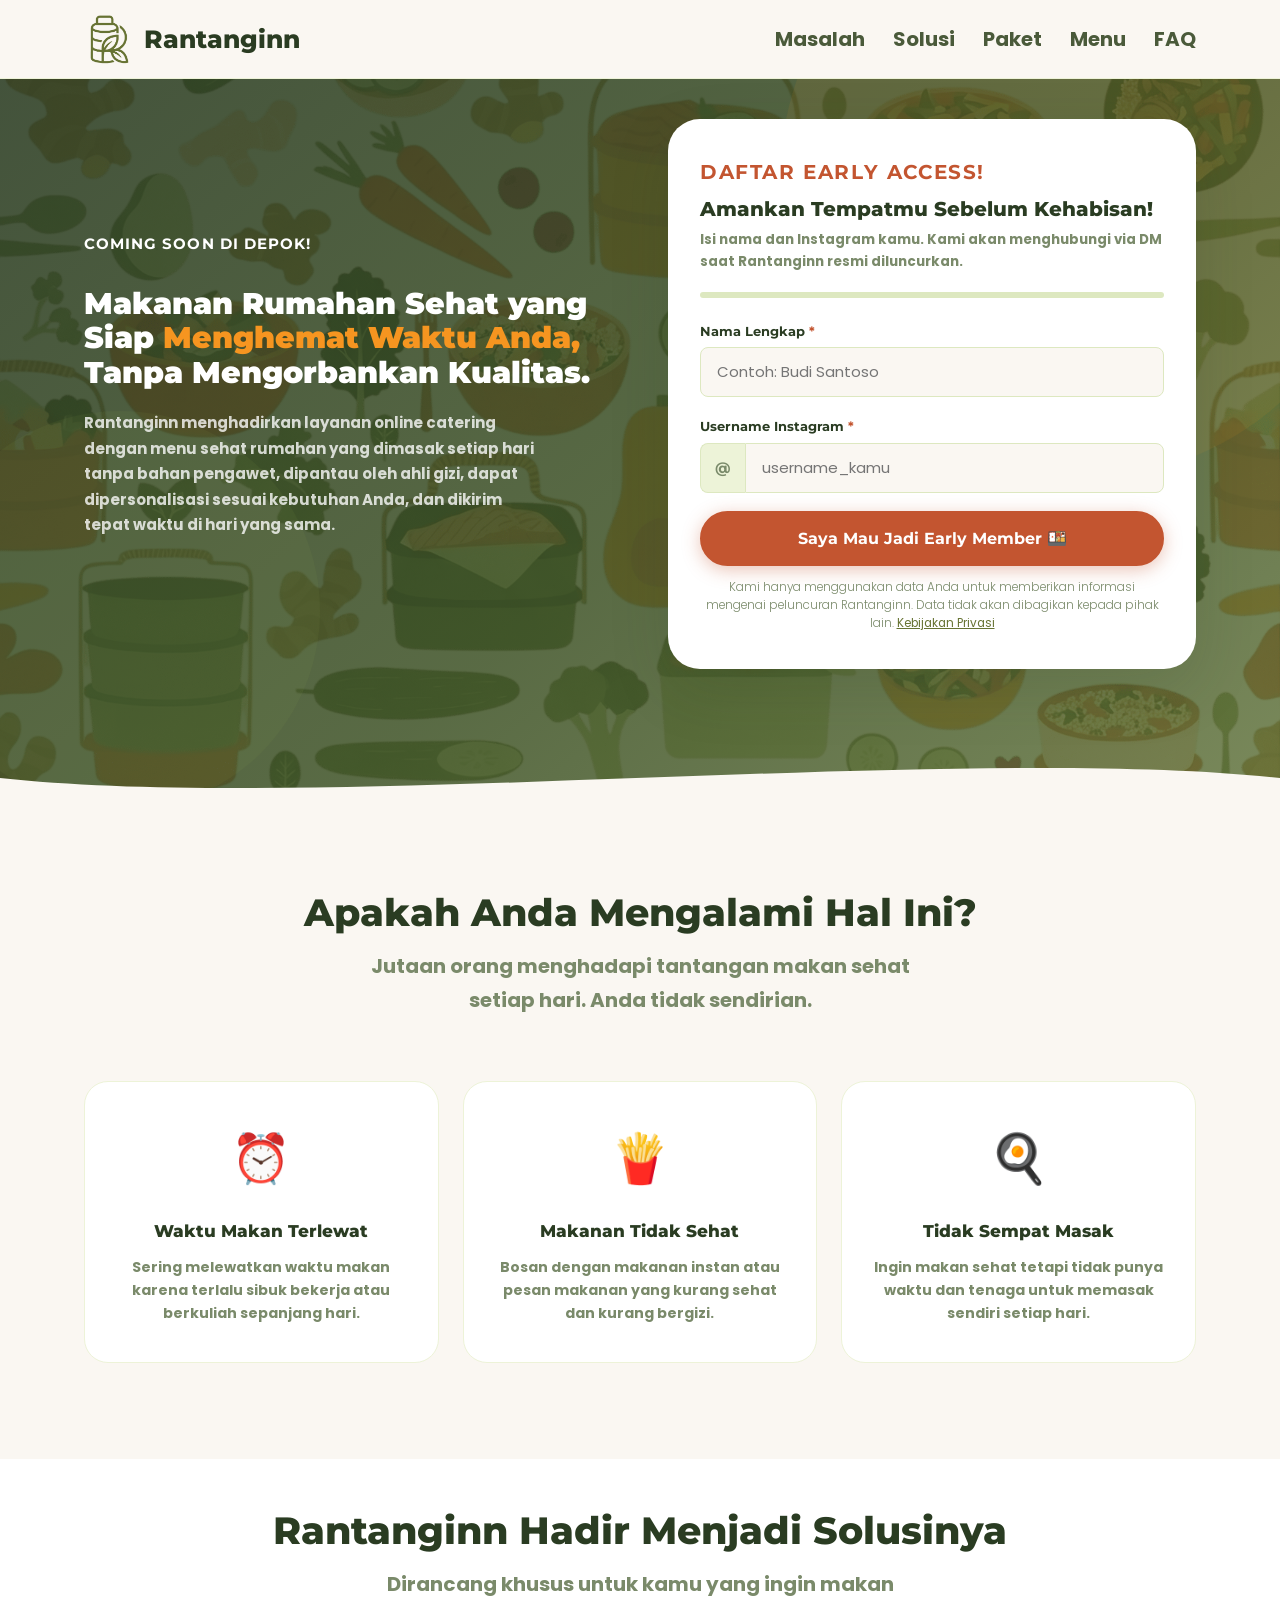
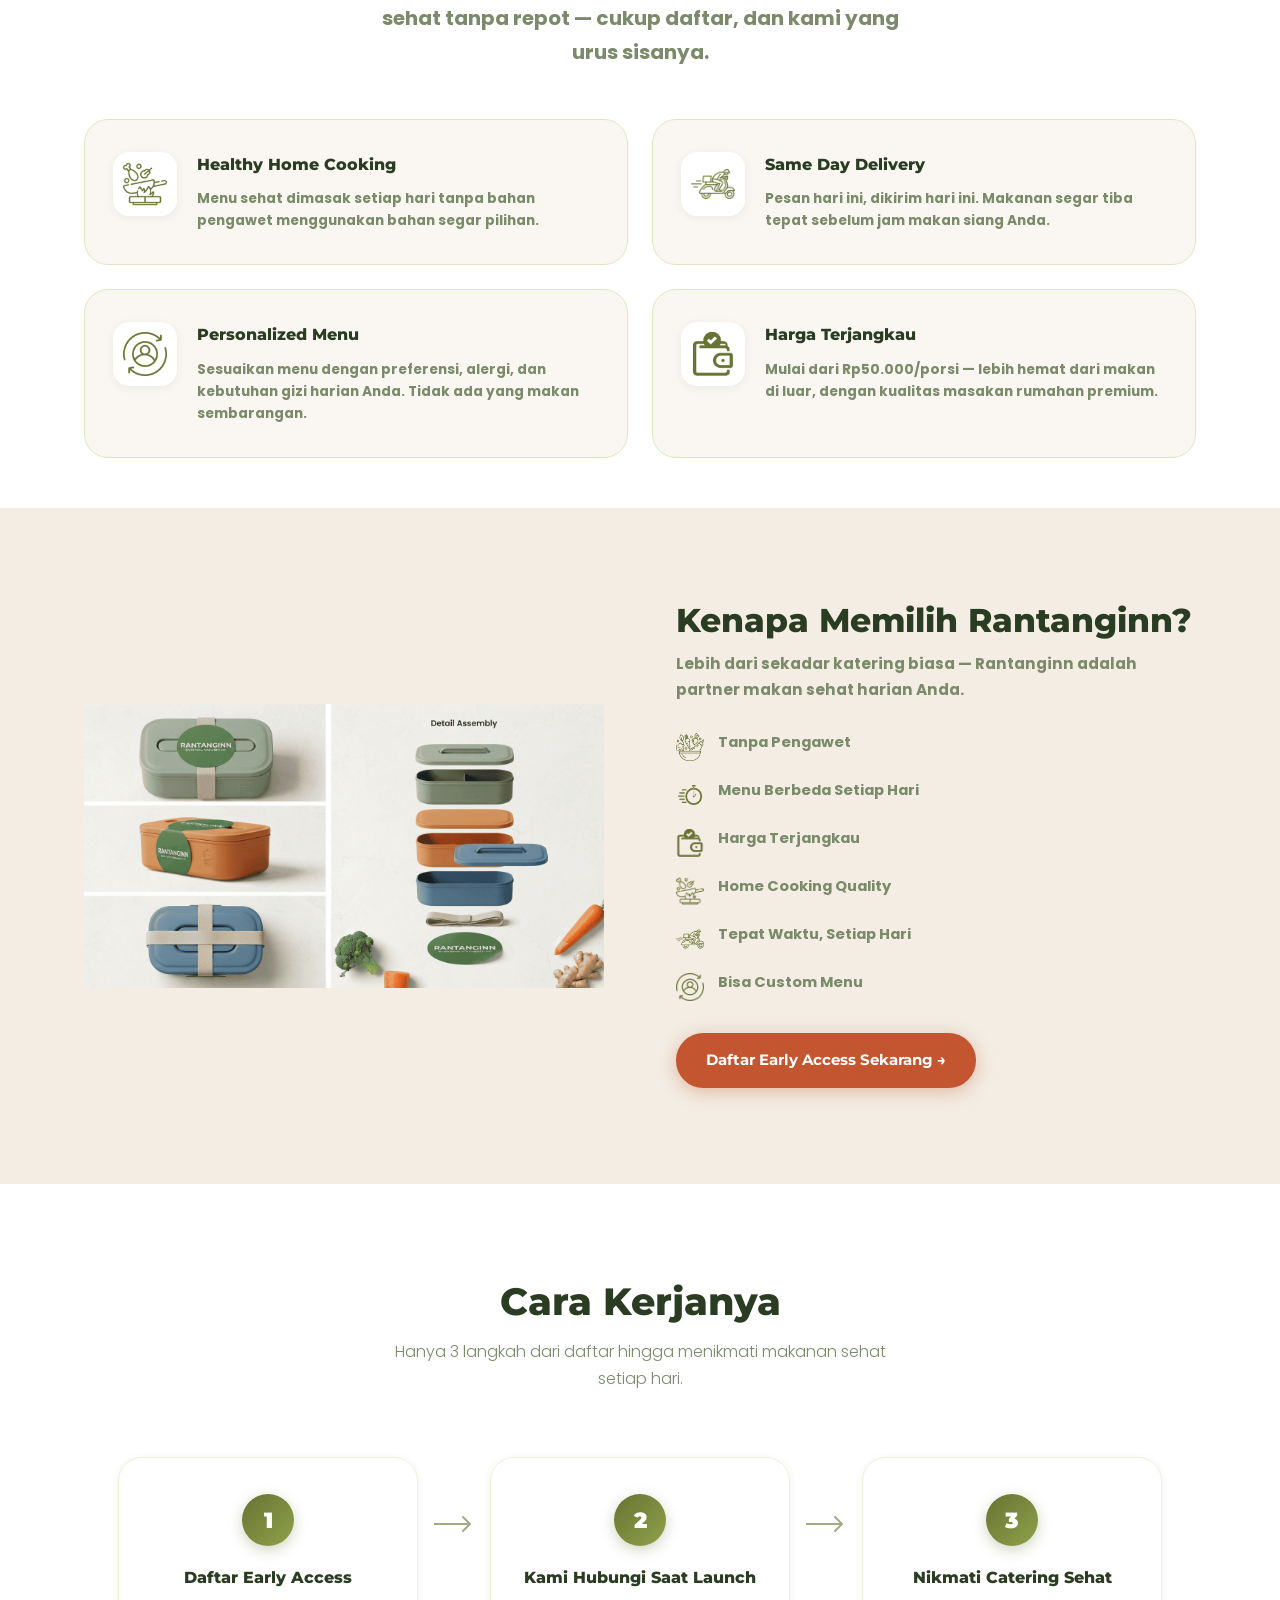
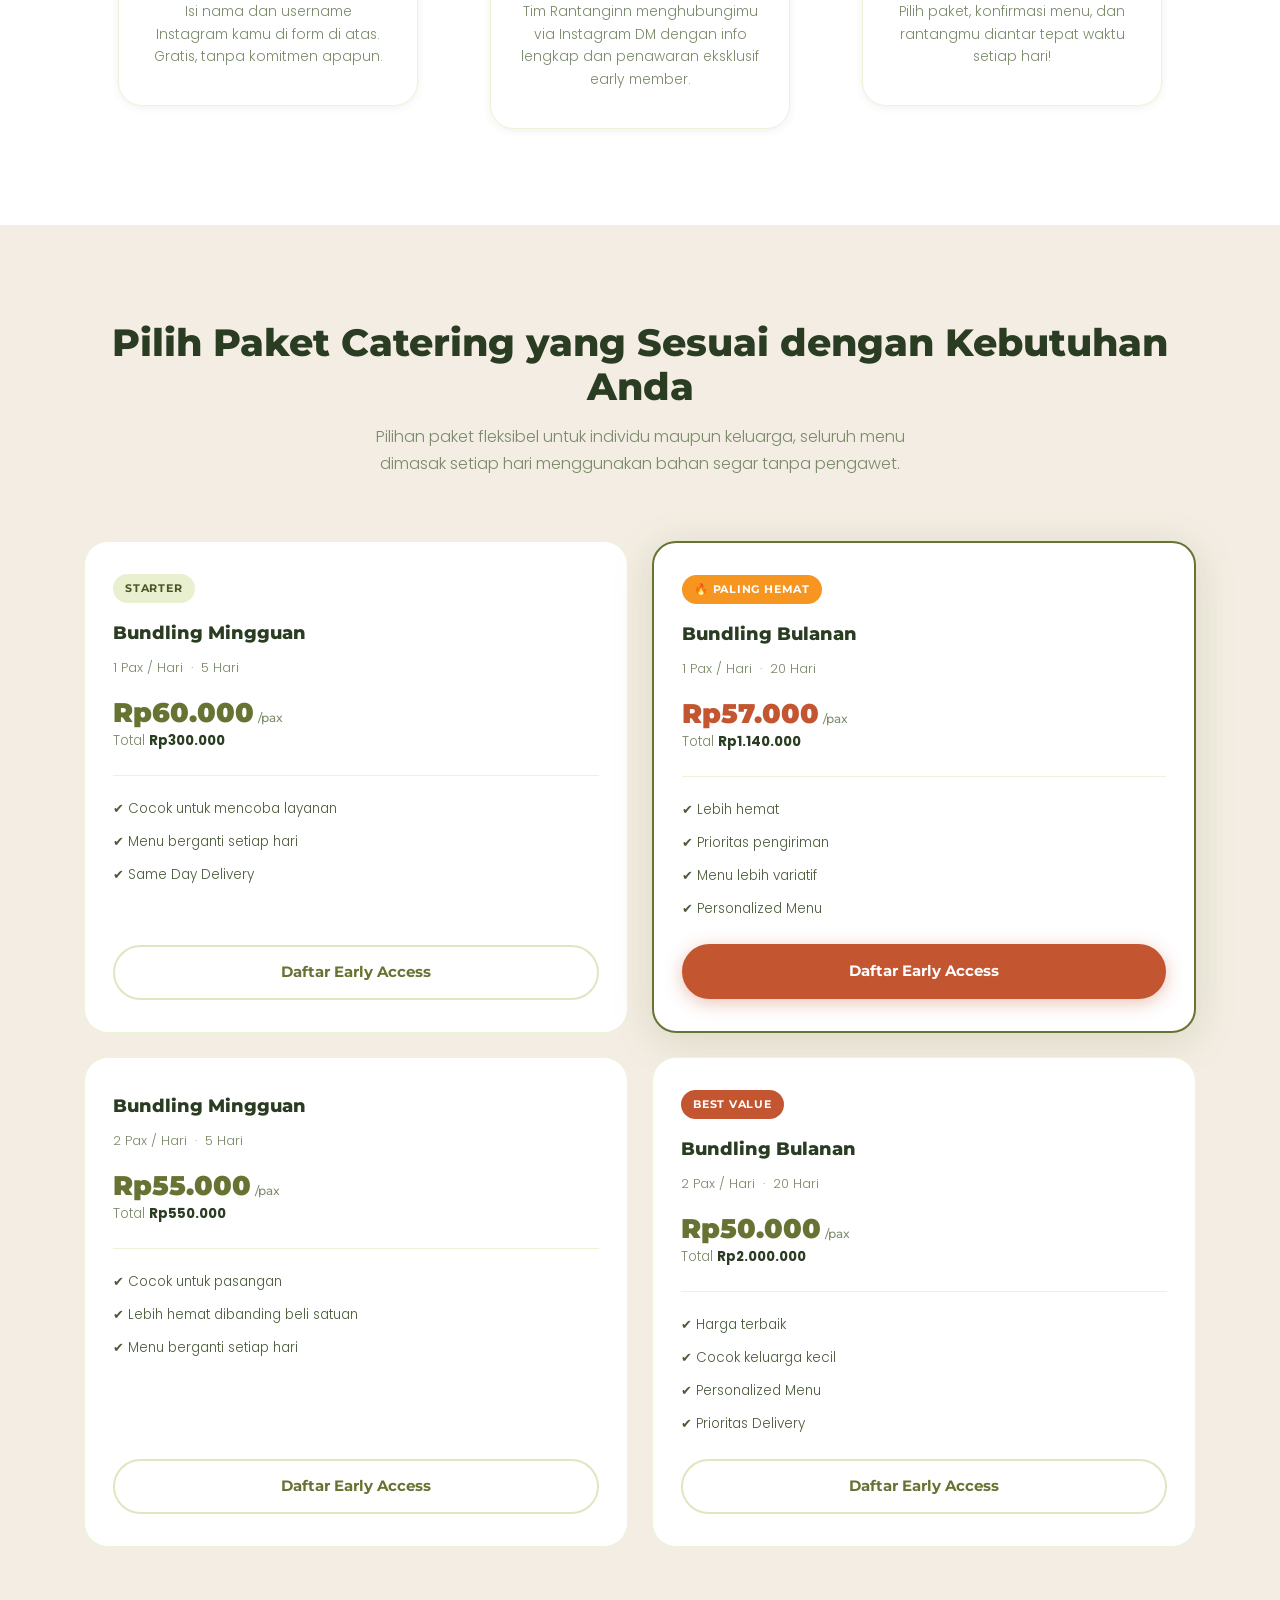
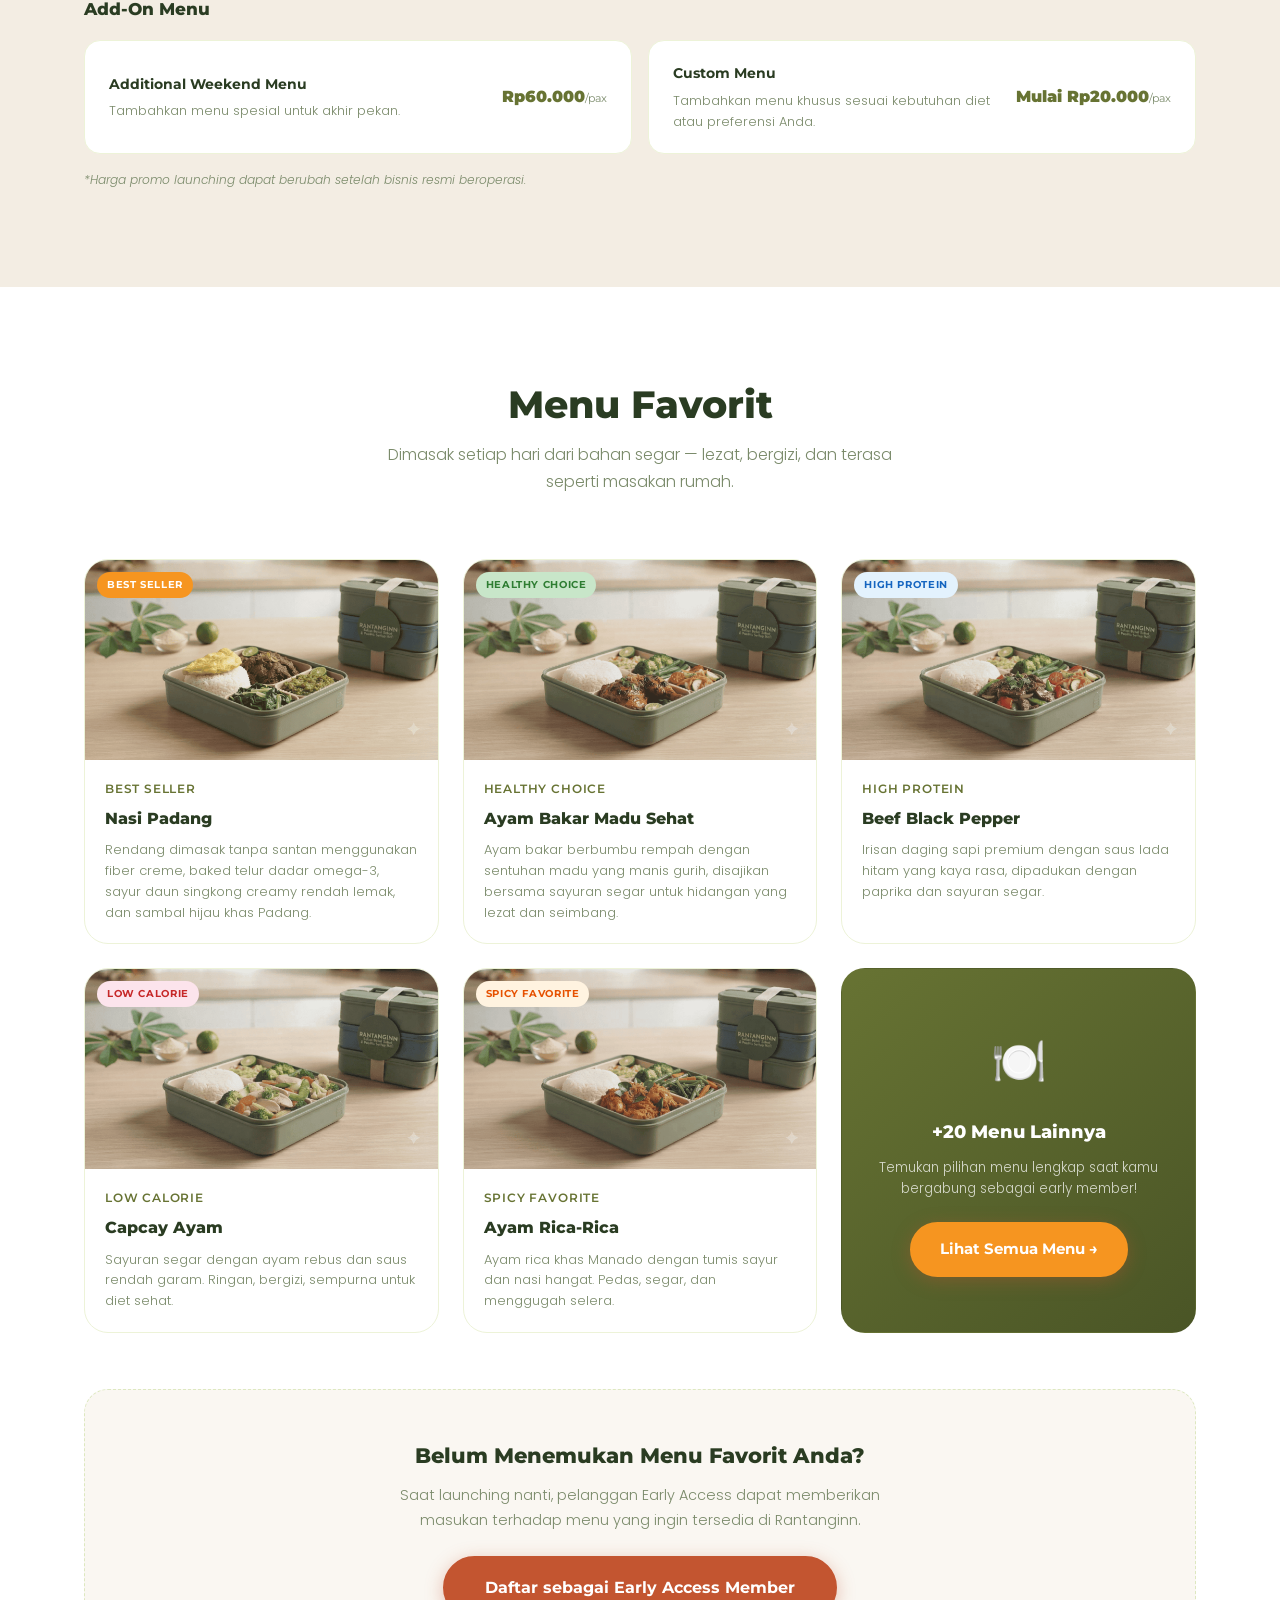
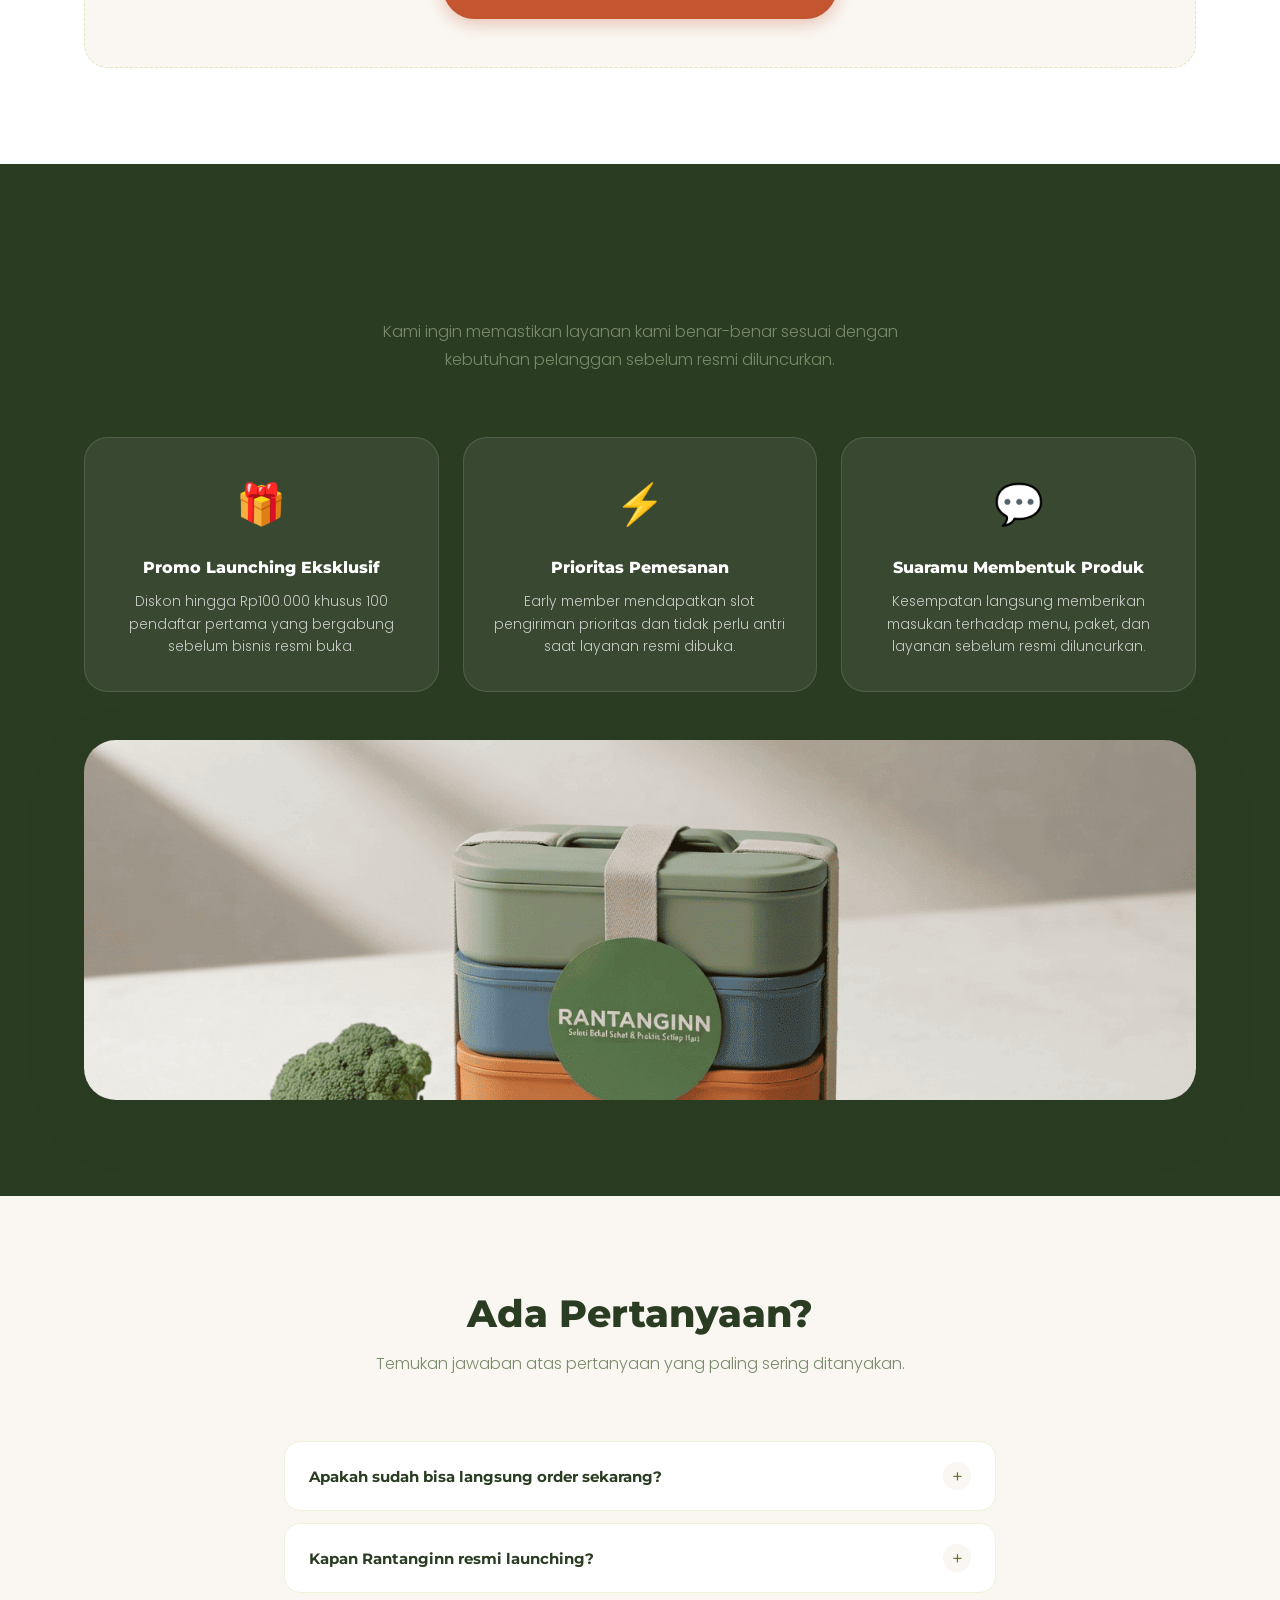
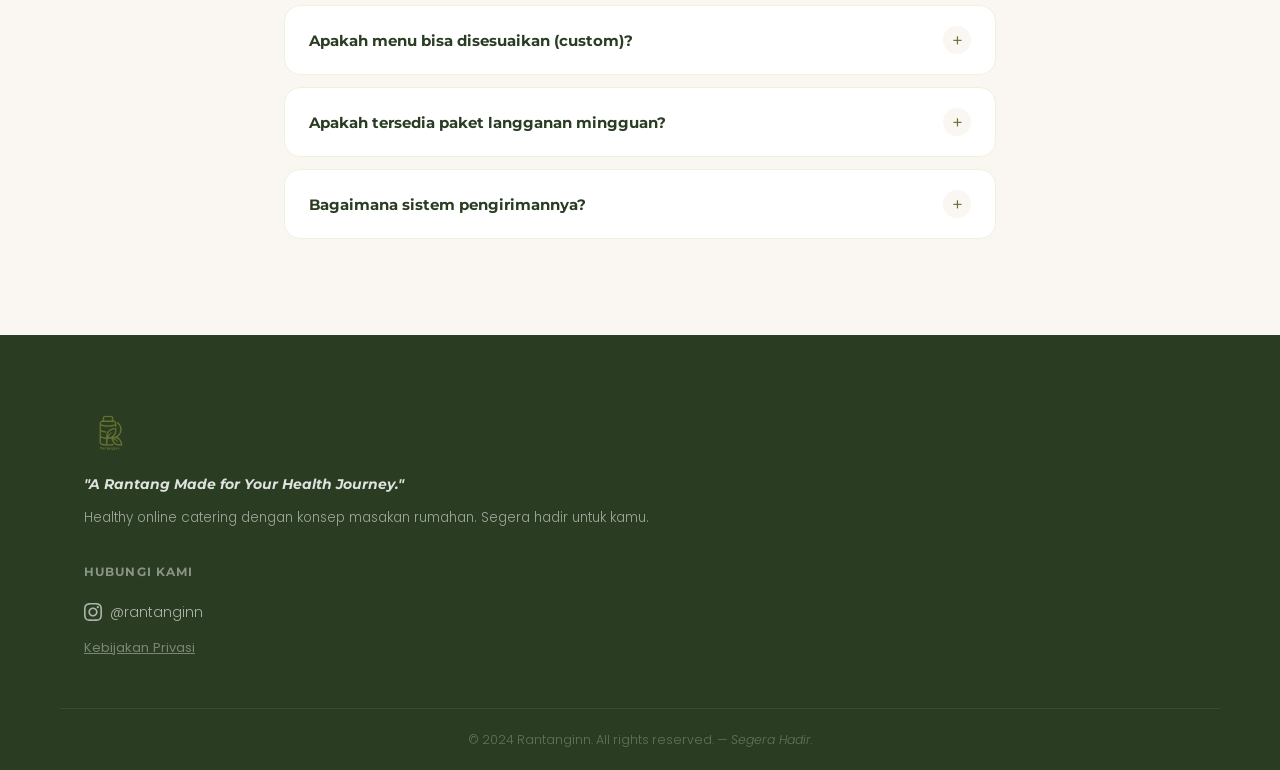
==== commit 566b1fe5: "Multiple section updates: solution/benefit/how/pricing/menu/social-proof/faq/footer cleanup - Soluti" ====
--- a/index.html
+++ b/index.html
@@ -237,7 +237,7 @@
 </section>
 
 <!-- ═══════════════════════════ SOLUTION SECTION ═══════════════════════════ -->
-<section class="section section--white" id="solution" aria-labelledby="solutionTitle" style="padding-top: 80px;">
+<section class="section section--white" id="solution" aria-labelledby="solutionTitle" style="padding-top: 50px;">
   <div class="container">
     <div class="section-header">
       <h2 id="solutionTitle">Rantanginn Hadir Menjadi Solusinya</h2>
@@ -292,33 +292,32 @@
         <img src="PACKAGING.png" alt="Kemasan premium Rantanginn" loading="lazy" width="520" height="420" />
       </div>
       <div class="benefit__content">
-        <span class="section-eyebrow">Keunggulan Kami</span>
         <h2 id="benefitTitle">Kenapa Memilih Rantanginn?</h2>
         <p class="benefit__lead">Lebih dari sekadar katering biasa — Rantanginn adalah partner makan sehat harian Anda.</p>
         <ul class="benefit__list" aria-label="Daftar keunggulan Rantanginn">
           <li>
             <img src="ICON_NATURAL FOOD.png" alt="" aria-hidden="true" loading="lazy" width="28" height="28" />
-            <div><strong>Tanpa Pengawet</strong><p>Semua dimasak segar setiap hari, bebas bahan pengawet.</p></div>
+            <div><p>Tanpa Pengawet</p></div>
           </li>
           <li>
             <img src="ICON_TIME EFFICIENCY.png" alt="" aria-hidden="true" loading="lazy" width="28" height="28" />
-            <div><strong>Menu Berbeda Setiap Hari</strong><p>Tidak monoton — menu berganti setiap hari agar Anda tidak bosan.</p></div>
+            <div><p>Menu Berbeda Setiap Hari</p></div>
           </li>
           <li>
             <img src="ICON_AFFORDABILITY.png" alt="" aria-hidden="true" loading="lazy" width="28" height="28" />
-            <div><strong>Harga Ramah Mahasiswa</strong><p>Mulai Rp50.000/porsi, makan sehat bukan lagi kemewahan.</p></div>
+            <div><p>Harga Terjangkau</p></div>
           </li>
           <li>
             <img src="ICON_HOME COOKING.png" alt="" aria-hidden="true" loading="lazy" width="28" height="28" />
-            <div><strong>Home Cooking Quality</strong><p>Rasa seperti masakan rumah — hangat, autentik, penuh kasih sayang.</p></div>
+            <div><p>Home Cooking Quality</p></div>
           </li>
           <li>
             <img src="ICON_FAST DELIVERY.png" alt="" aria-hidden="true" loading="lazy" width="28" height="28" />
-            <div><strong>Tepat Waktu, Setiap Hari</strong><p>Pengiriman terstruktur agar makanan selalu tiba on time.</p></div>
+            <div><p>Tepat Waktu, Setiap Hari</p></div>
           </li>
           <li>
             <img src="ICON_PERSONALIZATION.png" alt="" aria-hidden="true" loading="lazy" width="28" height="28" />
-            <div><strong>Bisa Custom Menu</strong><p>Punya pantangan atau alergi? Kami siap menyesuaikan untuk Anda.</p></div>
+            <div><p>Bisa Custom Menu</p></div>
           </li>
         </ul>
         <a href="#leadForm" class="btn btn--cta" data-track="cta_click" data-label="benefit">
@@ -333,7 +332,6 @@
 <section class="section section--white" id="how" aria-labelledby="howTitle">
   <div class="container">
     <div class="section-header">
-      <span class="section-eyebrow">Proses Mudah</span>
       <h2 id="howTitle">Cara Kerjanya</h2>
       <p>Hanya 3 langkah dari daftar hingga menikmati makanan sehat setiap hari.</p>
     </div>
@@ -373,7 +371,6 @@
 <section class="section section--beige" id="pricing" aria-labelledby="pricingTitle">
   <div class="container">
     <div class="section-header">
-      <span class="section-eyebrow">Paket Catering</span>
       <h2 id="pricingTitle">Pilih Paket Catering yang Sesuai dengan Kebutuhan Anda</h2>
       <p>Pilihan paket fleksibel untuk individu maupun keluarga, seluruh menu dimasak setiap hari menggunakan bahan segar tanpa pengawet.</p>
     </div>
@@ -495,7 +492,6 @@
 <section class="section section--white" id="menu" aria-labelledby="menuTitle">
   <div class="container">
     <div class="section-header">
-      <span class="section-eyebrow">Pilihan Menu</span>
       <h2 id="menuTitle">Menu Favorit</h2>
       <p>Dimasak setiap hari dari bahan segar — lezat, bergizi, dan terasa seperti masakan rumah.</p>
     </div>
@@ -588,7 +584,6 @@
 <section class="section section--green" id="social-proof" aria-labelledby="proofTitle">
   <div class="container">
     <div class="section-header section-header--light">
-      <span class="section-eyebrow section-eyebrow--light">Kenapa Sekarang?</span>
       <h2 id="proofTitle">Mengapa Kami Membuka Early Access?</h2>
       <p>Kami ingin memastikan layanan kami benar-benar sesuai dengan kebutuhan pelanggan sebelum resmi diluncurkan.</p>
     </div>
@@ -620,7 +615,6 @@
 <section class="section section--light" id="faq" aria-labelledby="faqTitle">
   <div class="container faq__container">
     <div class="section-header">
-      <span class="section-eyebrow">Pertanyaan Umum</span>
       <h2 id="faqTitle">Ada Pertanyaan?</h2>
       <p>Temukan jawaban atas pertanyaan yang paling sering ditanyakan.</p>
     </div>
@@ -676,31 +670,7 @@
         </div>
       </div>
 
-      <div class="faq-item" role="listitem">
-        <button class="faq-item__q" aria-expanded="false" aria-controls="faq6">
-          Apakah menu dipantau oleh ahli gizi?
-          <span class="faq-item__icon" aria-hidden="true">+</span>
-        </button>
-        <div class="faq-item__a" id="faq6" hidden>
-          <p>Ya. Seluruh menu Rantanginn dirancang dan dipantau oleh ahli gizi bersertifikat untuk memastikan keseimbangan nutrisi harian yang optimal bagi pelanggan kami.</p>
-        </div>
-      </div>
-
     </div><!-- /.faq__list -->
-  </div>
-</section>
-
-<!-- ═══════════════════════════ CLOSING CTA ═══════════════════════════ -->
-<section class="section section--cta-closing" id="cta-closing" aria-labelledby="ctaTitle">
-  <div class="container">
-    <div class="cta-closing__inner">
-      <span class="section-eyebrow section-eyebrow--light">Jangan Lewatkan</span>
-      <h2 id="ctaTitle">Siap Menjadi 100 Pelanggan Pertama Rantanginn?</h2>
-      <p>Daftar sekarang dan nikmati promo launching eksklusif — diskon hingga Rp100.000 untuk early member.</p>
-      <a href="#leadForm" class="btn btn--white btn--lg" data-track="cta_click" data-label="closing-cta">
-        Daftar Sekarang →
-      </a>
-    </div>
   </div>
 </section>
 
@@ -714,17 +684,6 @@
       <p class="footer__tagline">"A Rantang Made for Your Health Journey."</p>
       <p class="footer__desc">Healthy online catering dengan konsep masakan rumahan. Segera hadir untuk kamu.</p>
     </div>
-    <nav class="footer__nav" aria-label="Footer navigation">
-      <h4>Menu</h4>
-      <ul>
-        <li><a href="#hero">Beranda</a></li>
-        <li><a href="#problem">Masalah</a></li>
-        <li><a href="#solution">Solusi</a></li>
-        <li><a href="#pricing">Paket</a></li>
-        <li><a href="#menu">Menu Preview</a></li>
-        <li><a href="#faq">FAQ</a></li>
-      </ul>
-    </nav>
     <div class="footer__contact">
       <h4>Hubungi Kami</h4>
       <ul>
@@ -732,18 +691,6 @@
           <a href="https://www.instagram.com/rantanginn" target="_blank" rel="noopener noreferrer" aria-label="Instagram Rantanginn">
             <svg width="18" height="18" viewBox="0 0 24 24" fill="currentColor" aria-hidden="true"><path d="M12 2.163c3.204 0 3.584.012 4.85.07 3.252.148 4.771 1.691 4.919 4.919.058 1.265.069 1.645.069 4.849 0 3.205-.012 3.584-.069 4.849-.149 3.225-1.664 4.771-4.919 4.919-1.266.058-1.644.07-4.85.07-3.204 0-3.584-.012-4.849-.07-3.26-.149-4.771-1.699-4.919-4.92-.058-1.265-.07-1.644-.07-4.849 0-3.204.013-3.583.07-4.849.149-3.227 1.664-4.771 4.919-4.919 1.266-.057 1.645-.069 4.849-.069zm0-2.163c-3.259 0-3.667.014-4.947.072-4.358.2-6.78 2.618-6.98 6.98-.059 1.281-.073 1.689-.073 4.948 0 3.259.014 3.668.072 4.948.2 4.358 2.618 6.78 6.98 6.98 1.281.058 1.689.072 4.948.072 3.259 0 3.668-.014 4.948-.072 4.354-.2 6.782-2.618 6.979-6.98.059-1.28.073-1.689.073-4.948 0-3.259-.014-3.667-.072-4.947-.196-4.354-2.617-6.78-6.979-6.98-1.281-.059-1.69-.073-4.949-.073zm0 5.838c-3.403 0-6.162 2.759-6.162 6.162s2.759 6.163 6.162 6.163 6.162-2.759 6.162-6.163c0-3.403-2.759-6.162-6.162-6.162zm0 10.162c-2.209 0-4-1.79-4-4 0-2.209 1.791-4 4-4s4 1.791 4 4c0 2.21-1.791 4-4 4zm6.406-11.845c-.796 0-1.441.645-1.441 1.44s.645 1.44 1.441 1.44c.795 0 1.439-.645 1.439-1.44s-.644-1.44-1.439-1.44z"/></svg>
             @rantanginn
-          </a>
-        </li>
-        <li>
-          <a href="https://wa.me/6281234567890" target="_blank" rel="noopener noreferrer" aria-label="WhatsApp Rantanginn">
-            <svg width="18" height="18" viewBox="0 0 24 24" fill="currentColor" aria-hidden="true"><path d="M17.472 14.382c-.297-.149-1.758-.867-2.03-.967-.273-.099-.471-.148-.67.15-.197.297-.767.966-.94 1.164-.173.199-.347.223-.644.075-.297-.15-1.255-.463-2.39-1.475-.883-.788-1.48-1.761-1.653-2.059-.173-.297-.018-.458.13-.606.134-.133.298-.347.446-.52.149-.174.198-.298.298-.497.099-.198.05-.371-.025-.52-.075-.149-.669-1.612-.916-2.207-.242-.579-.487-.5-.669-.51-.173-.008-.371-.01-.57-.01-.198 0-.52.074-.792.372-.272.297-1.04 1.016-1.04 2.479 0 1.462 1.065 2.875 1.213 3.074.149.198 2.096 3.2 5.077 4.487.709.306 1.262.489 1.694.625.712.227 1.36.195 1.871.118.571-.085 1.758-.719 2.006-1.413.248-.694.248-1.289.173-1.413-.074-.124-.272-.198-.57-.347m-5.421 7.403h-.004a9.87 9.87 0 01-5.031-1.378l-.361-.214-3.741.982.998-3.648-.235-.374a9.86 9.86 0 01-1.51-5.26c.001-5.45 4.436-9.884 9.888-9.884 2.64 0 5.122 1.03 6.988 2.898a9.825 9.825 0 012.893 6.994c-.003 5.45-4.437 9.884-9.885 9.884m8.413-18.297A11.815 11.815 0 0012.05 0C5.495 0 .16 5.335.157 11.892c0 2.096.547 4.142 1.588 5.945L.057 24l6.305-1.654a11.882 11.882 0 005.683 1.448h.005c6.554 0 11.89-5.335 11.893-11.893a11.821 11.821 0 00-3.48-8.413z"/></svg>
-            WhatsApp
-          </a>
-        </li>
-        <li>
-          <a href="mailto:hello@rantanginn.com" aria-label="Email Rantanginn">
-            <svg width="18" height="18" viewBox="0 0 24 24" fill="none" stroke="currentColor" stroke-width="2" aria-hidden="true"><path d="M4 4h16c1.1 0 2 .9 2 2v12c0 1.1-.9 2-2 2H4c-1.1 0-2-.9-2-2V6c0-1.1.9-2 2-2z"/><polyline points="22,6 12,13 2,6"/></svg>
-            hello@rantanginn.com
           </a>
         </li>
       </ul>
--- a/style.css
+++ b/style.css
@@ -363,20 +363,22 @@
 
 /* Section header paragraph override untuk #solution */
 #solution .section-header p { font-size: 20px; font-weight: 700; color: var(--text-muted); }
+#solution { padding: 50px 0; }
+#solution .section-header { margin-bottom: 50px; }
 
 /* ════════════════════════════════════════════════════
    BENEFIT SECTION
    ════════════════════════════════════════════════════ */
 .benefit__inner { display: grid; grid-template-columns: 1fr 1fr; gap: 72px; align-items: center; }
-.benefit__image img { width: 100%; border-radius: var(--radius-xl); box-shadow: var(--shadow-lg); object-fit: cover; }
+.benefit__image img { width: 100%; border-radius: 0; object-fit: contain; }
 .benefit__content .section-eyebrow { margin-bottom: 12px; }
-.benefit__content h2 { font-family: var(--font-head); font-size: clamp(1.7rem,2.6vw,2.2rem); font-weight: 800; color: var(--text); margin-bottom: 14px; line-height: 1.2; }
-.benefit__lead { font-size: .95rem; color: var(--text-muted); margin-bottom: 28px; }
+.benefit__content h2 { font-family: var(--font-head); font-size: clamp(1.7rem,2.6vw,2.2rem); font-weight: 800; color: var(--text); margin-bottom: 14px; line-height: 1; white-space: nowrap; }
+.benefit__lead { font-size: .95rem; font-weight: 700; color: var(--text-muted); margin-bottom: 28px; }
 .benefit__list { display: flex; flex-direction: column; gap: 18px; margin-bottom: 32px; }
 .benefit__list li { display: flex; align-items: flex-start; gap: 14px; }
 .benefit__list img { width: 28px; height: 28px; object-fit: contain; flex-shrink: 0; margin-top: 2px; }
 .benefit__list strong { display: block; font-size: .92rem; font-weight: 600; color: var(--text); margin-bottom: 2px; }
-.benefit__list p { font-size: .82rem; color: var(--text-muted); line-height: 1.5; margin: 0; }
+.benefit__list p { font-size: .92rem; font-weight: 700; color: var(--text-muted); line-height: 1.5; margin: 0; }
 
 /* ════════════════════════════════════════════════════
    HOW IT WORKS
@@ -666,8 +668,8 @@
    ════════════════════════════════════════════════════ */
 .footer { background: var(--bg-green); padding: 72px 0 0; }
 .footer__inner {
-  display: grid; grid-template-columns: 2fr 1fr 1fr;
-  gap: 48px; padding-bottom: 48px;
+  display: flex; flex-direction: column;
+  gap: 32px; padding-bottom: 48px;
   border-bottom: 1px solid rgba(255,255,255,.08);
 }
 .footer__logo { height: 52px; width: 52px; object-fit: contain; margin-bottom: 14px; }
@@ -676,15 +678,11 @@
   color: rgba(255,255,255,.85); font-style: italic; margin-bottom: 10px;
 }
 .footer__desc { font-size: .84rem; color: rgba(255,255,255,.55); line-height: 1.65; }
-.footer__nav h4,
 .footer__contact h4 {
   font-family: var(--font-head); font-size: .78rem; font-weight: 700;
   text-transform: uppercase; letter-spacing: .09em;
   color: rgba(255,255,255,.45); margin-bottom: 18px;
 }
-.footer__nav ul { display: flex; flex-direction: column; gap: 10px; }
-.footer__nav a { font-size: .86rem; color: rgba(255,255,255,.62); transition: color .18s; }
-.footer__nav a:hover { color: var(--accent); }
 .footer__contact ul { display: flex; flex-direction: column; gap: 12px; }
 .footer__contact li a {
   display: flex; align-items: center; gap: 8px;
@@ -795,7 +793,6 @@
   .proof__grid { grid-template-columns: 1fr; max-width: 480px; margin: 0 auto 48px; }
 
   /* Footer */
-  .footer__inner { grid-template-columns: 1fr 1fr; }
   .footer__brand { grid-column: 1 / -1; }
 }
 
@@ -817,10 +814,9 @@
   .modal { padding: 28px 20px; }
   .thankyou__actions { gap: 10px; }
 
-  .footer__inner { grid-template-columns: 1fr; }
+  .footer__inner { display: flex; }
   .footer__brand { grid-column: auto; }
 
-  .cta-closing__inner h2 { font-size: 1.55rem; }
   .btn--lg { padding: 14px 28px; font-size: .92rem; }
 }
 
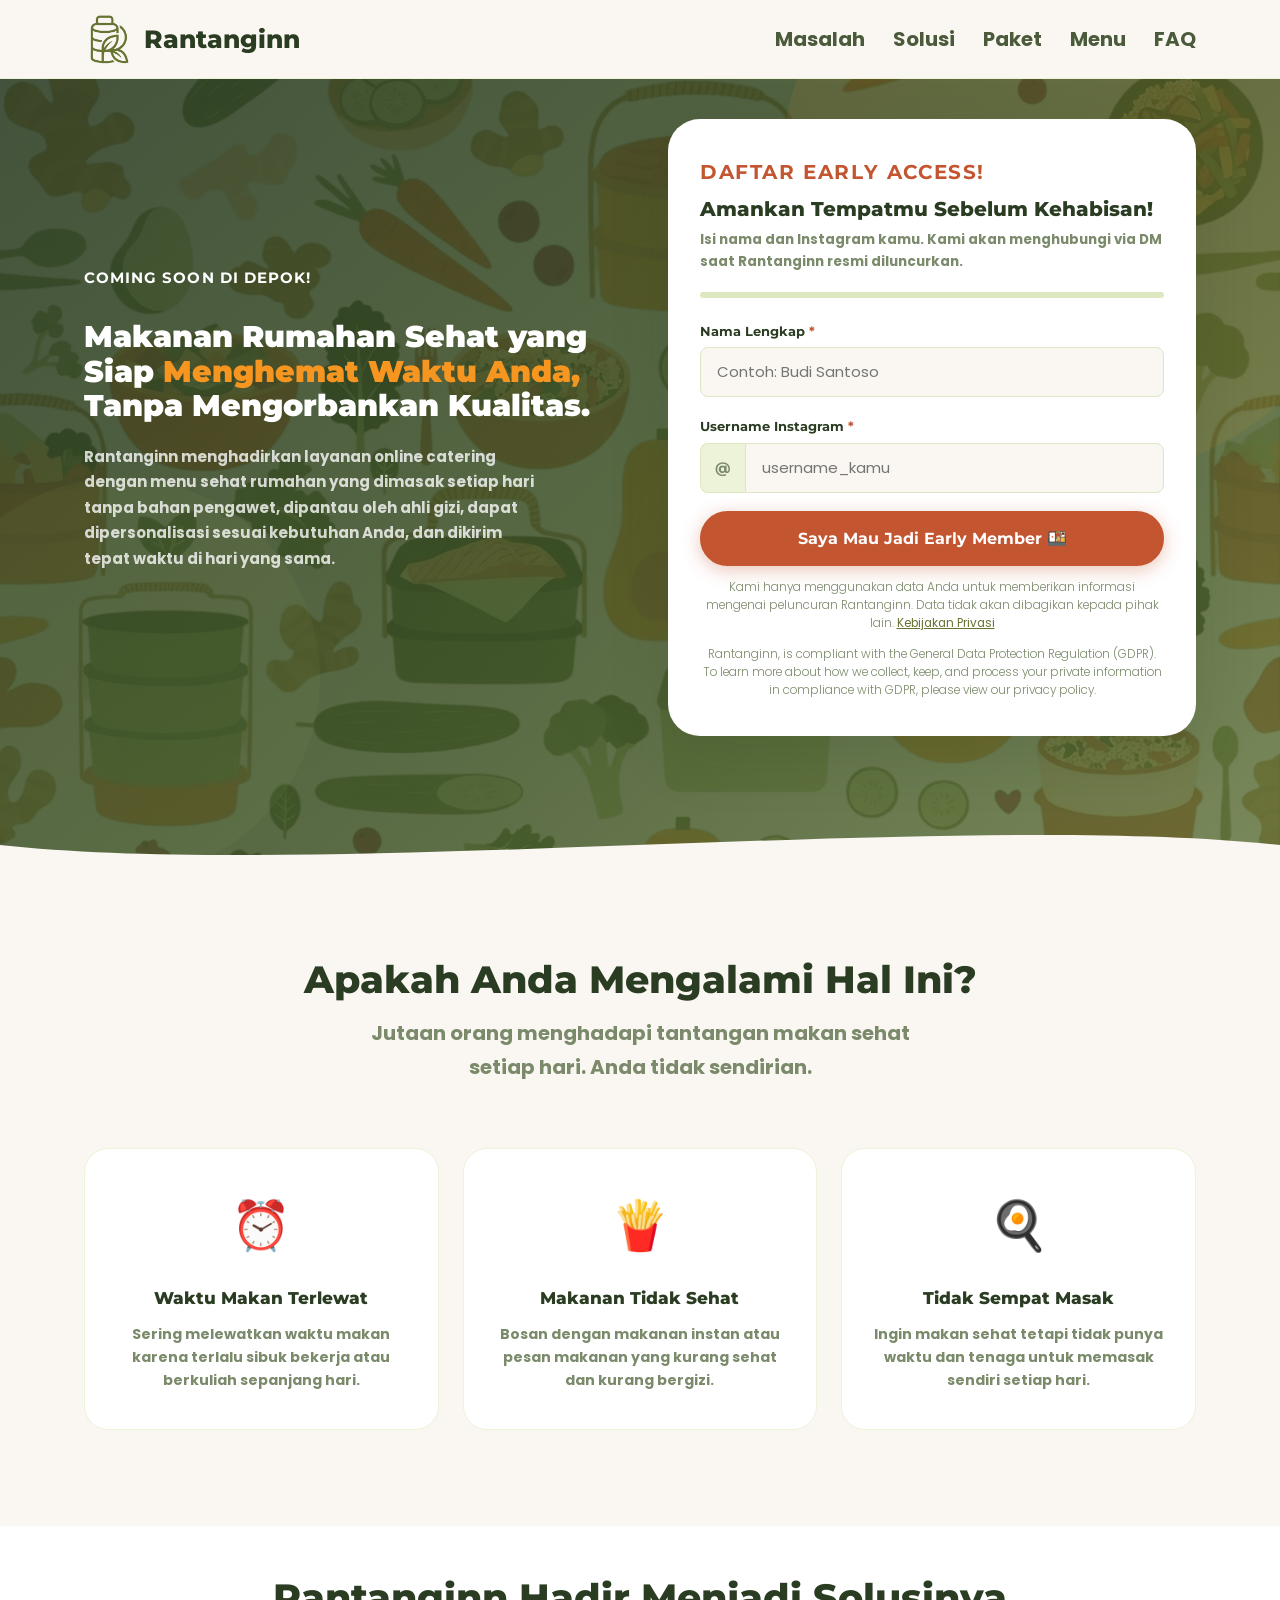
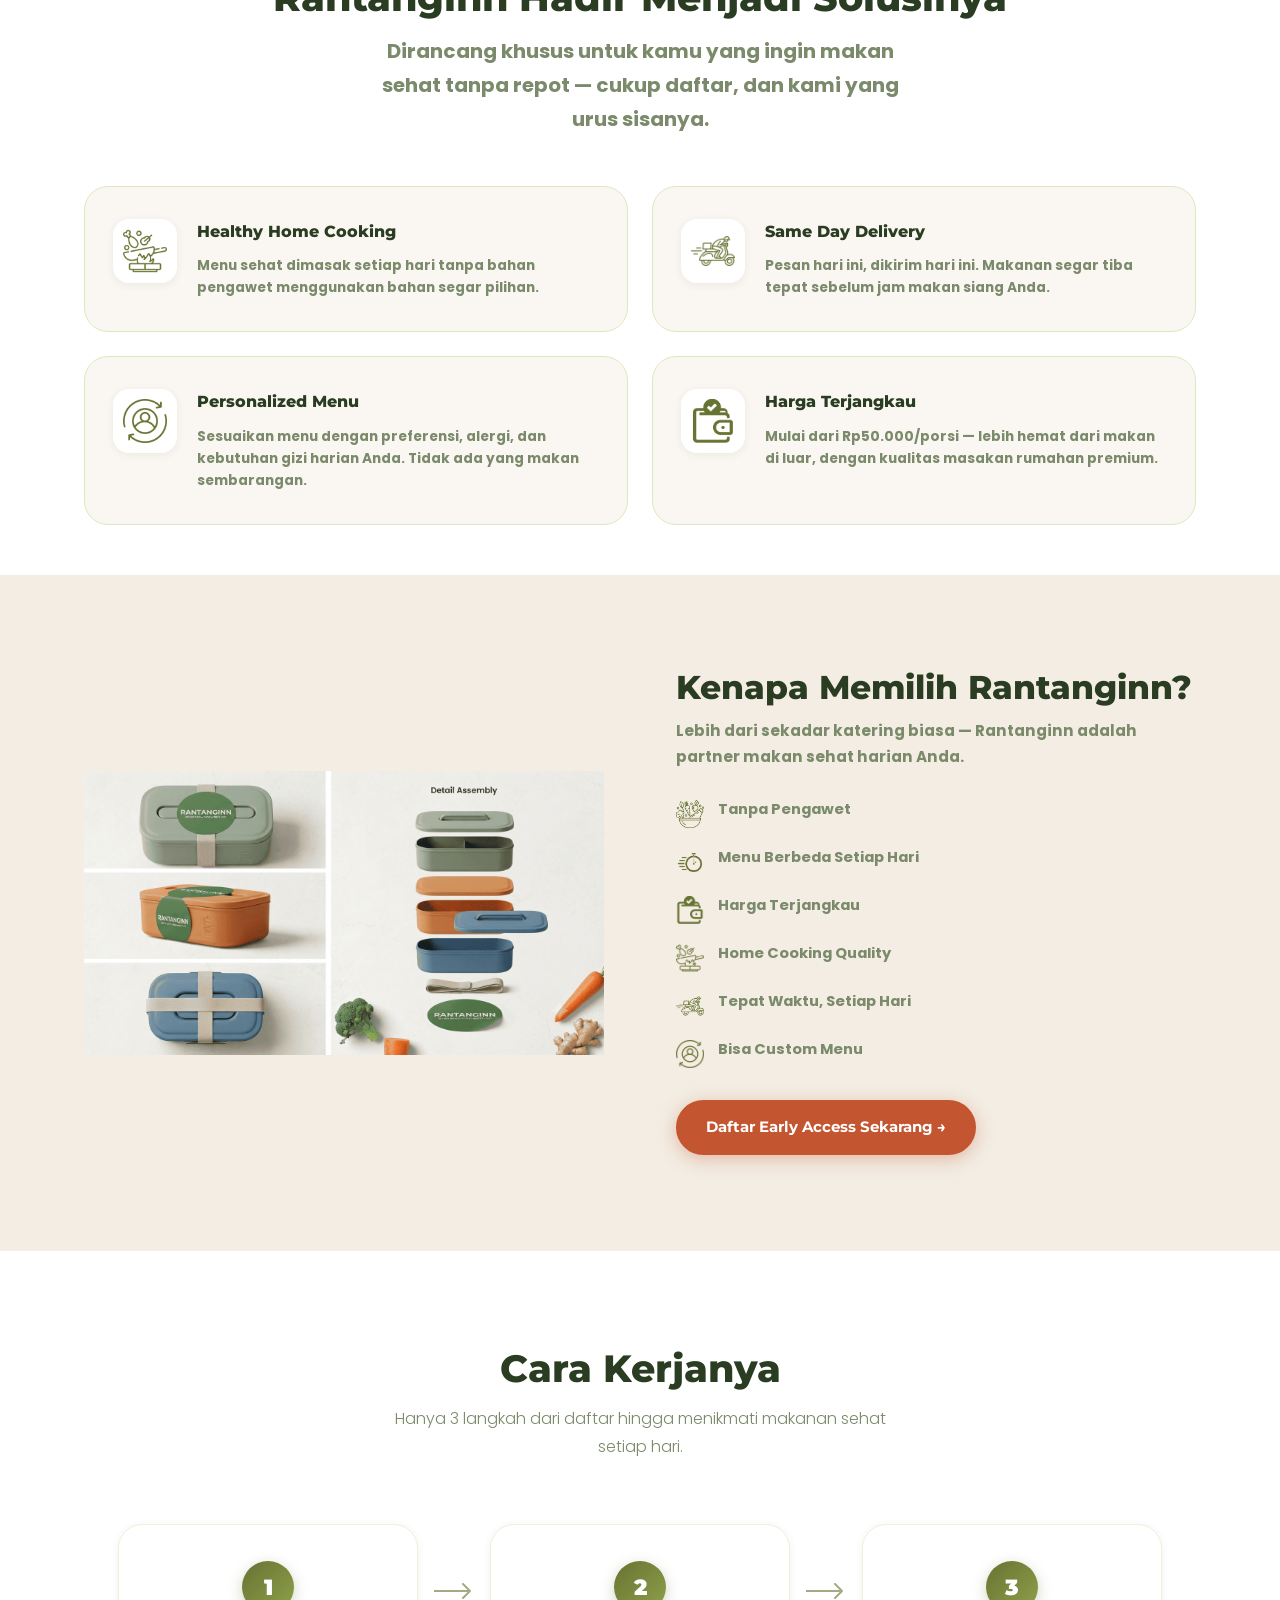
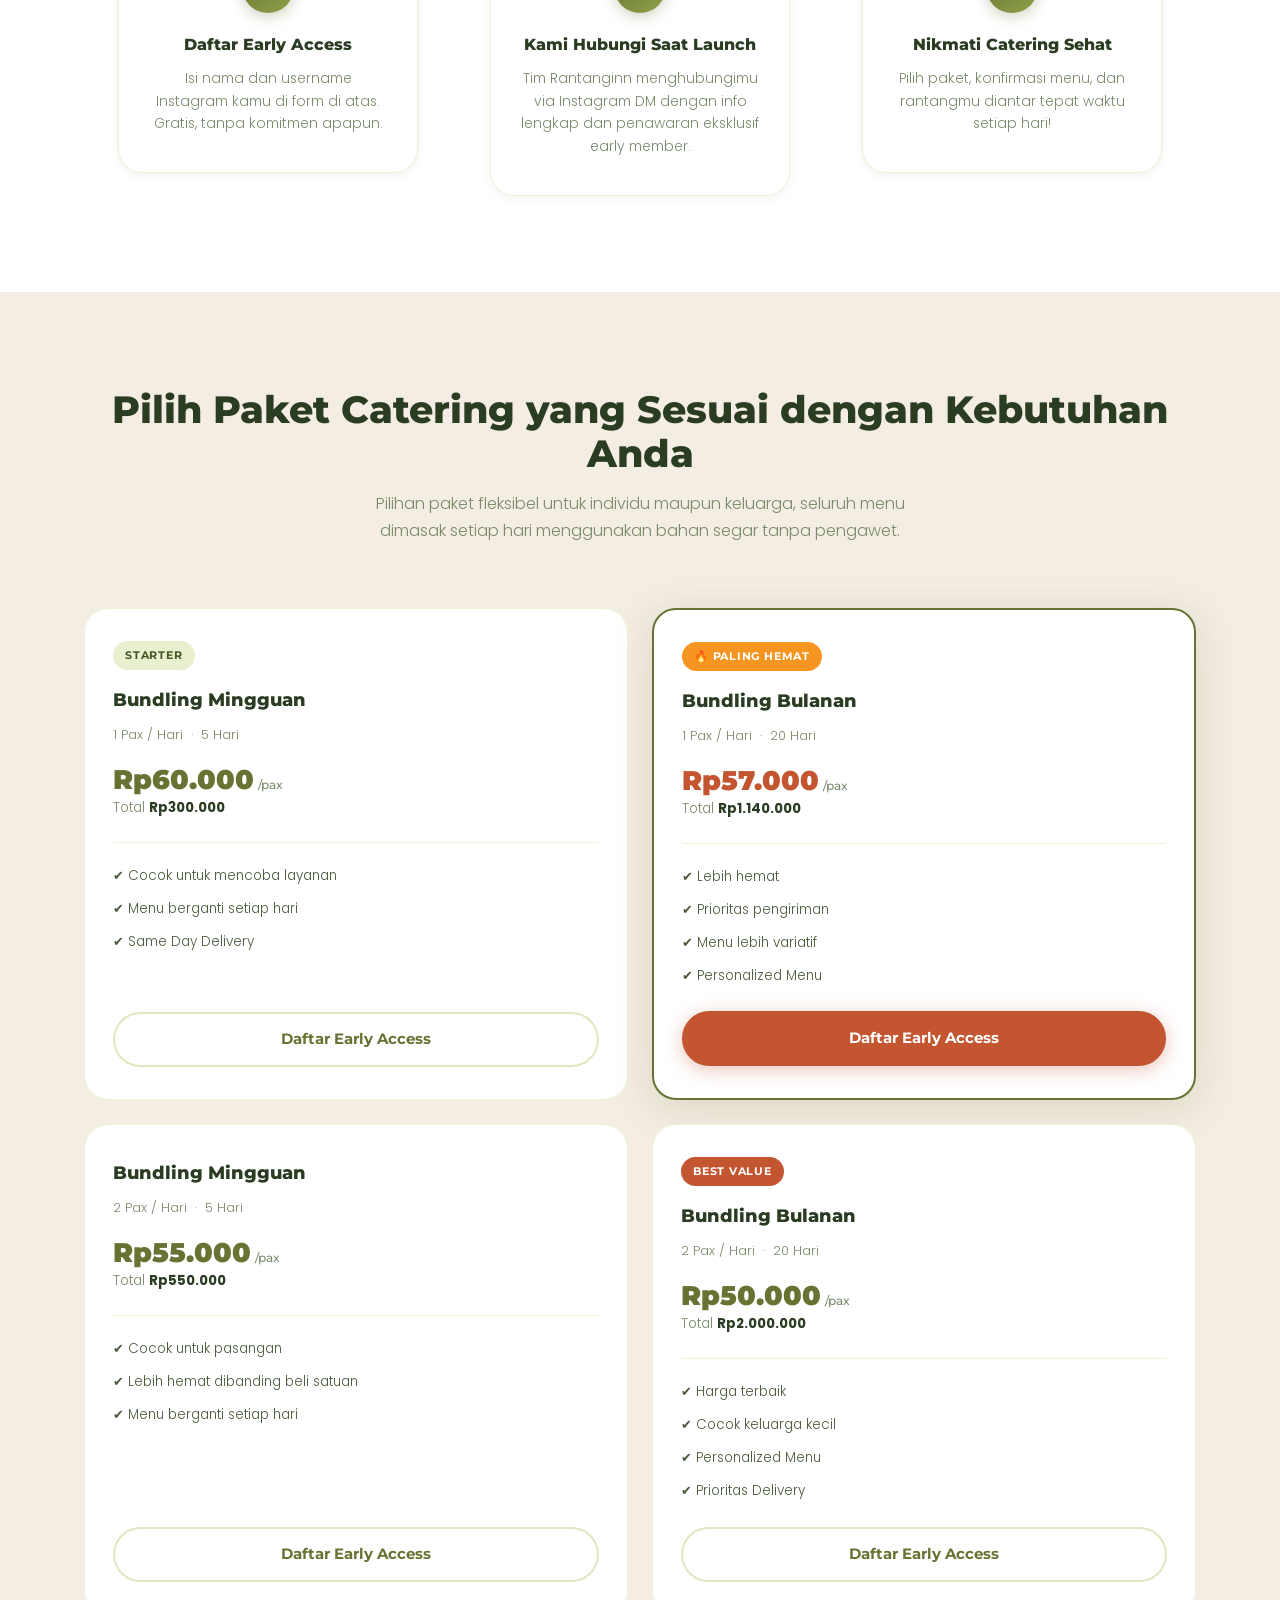
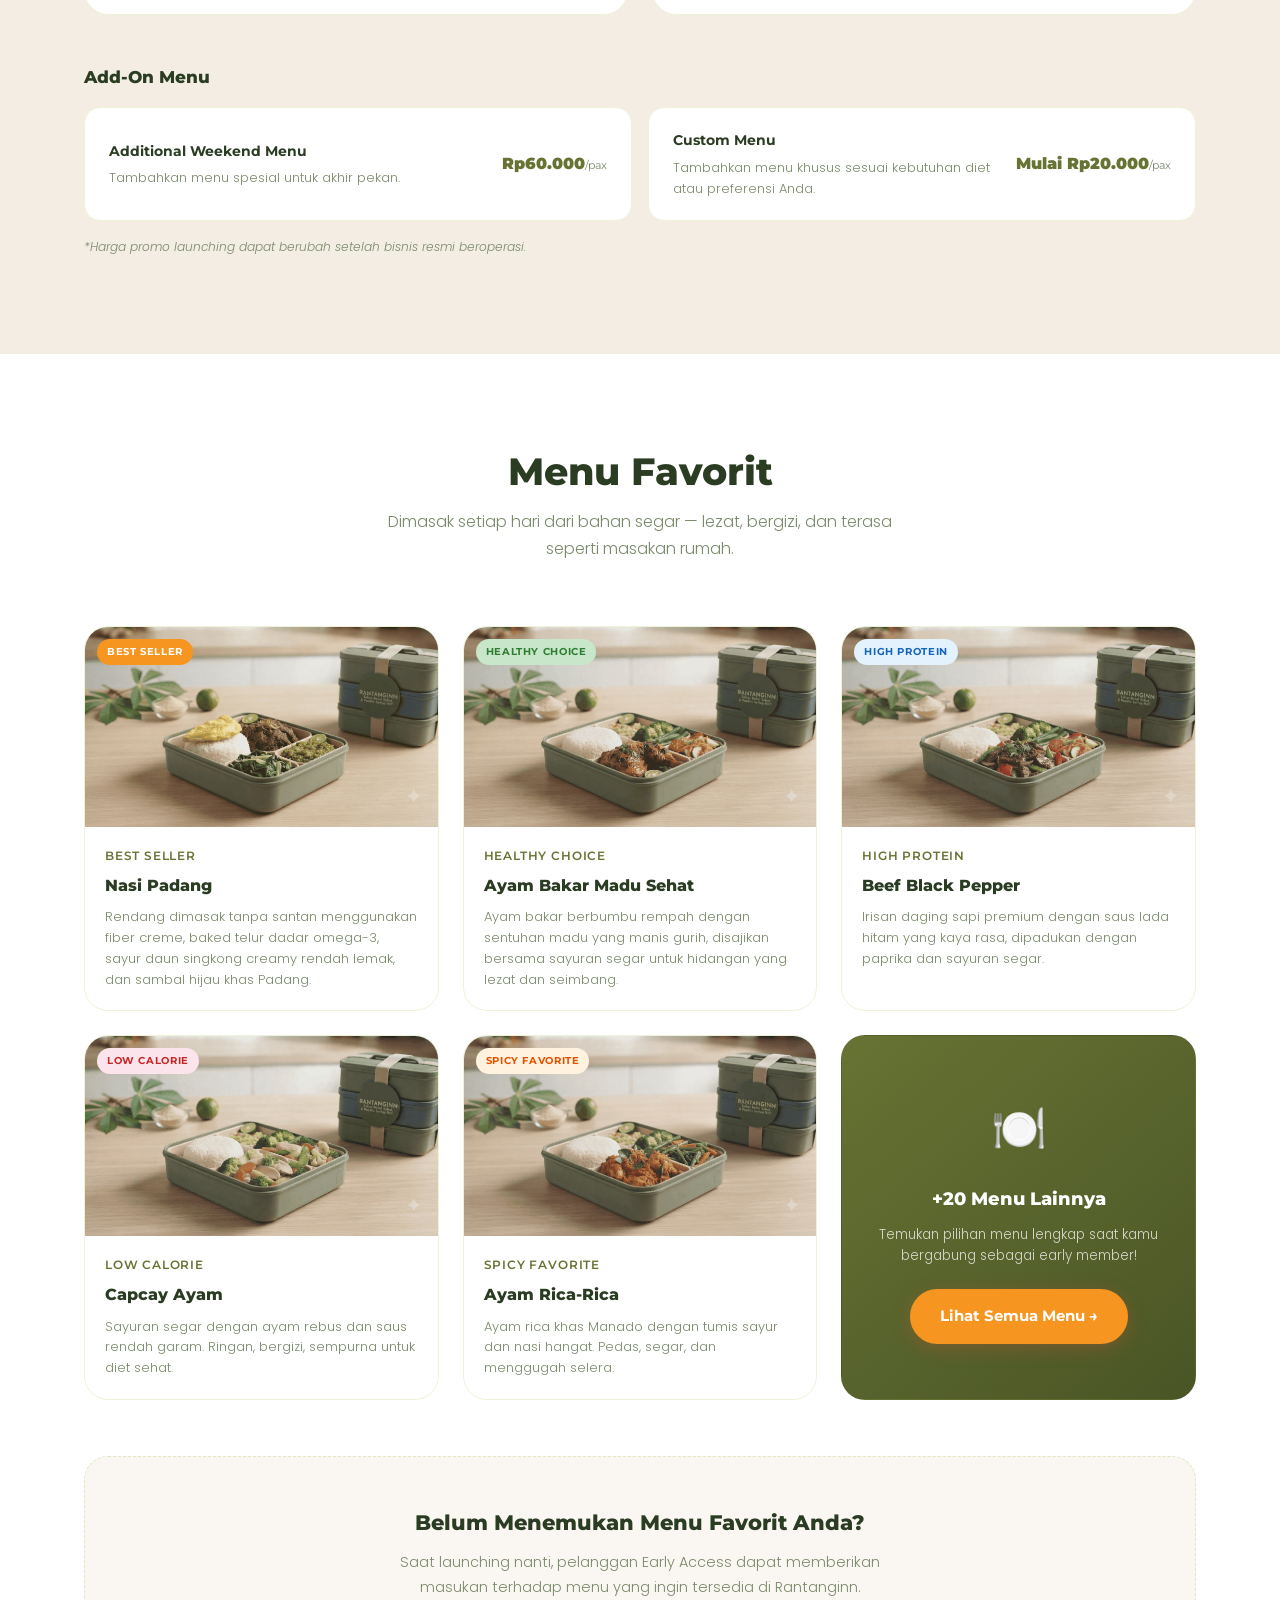
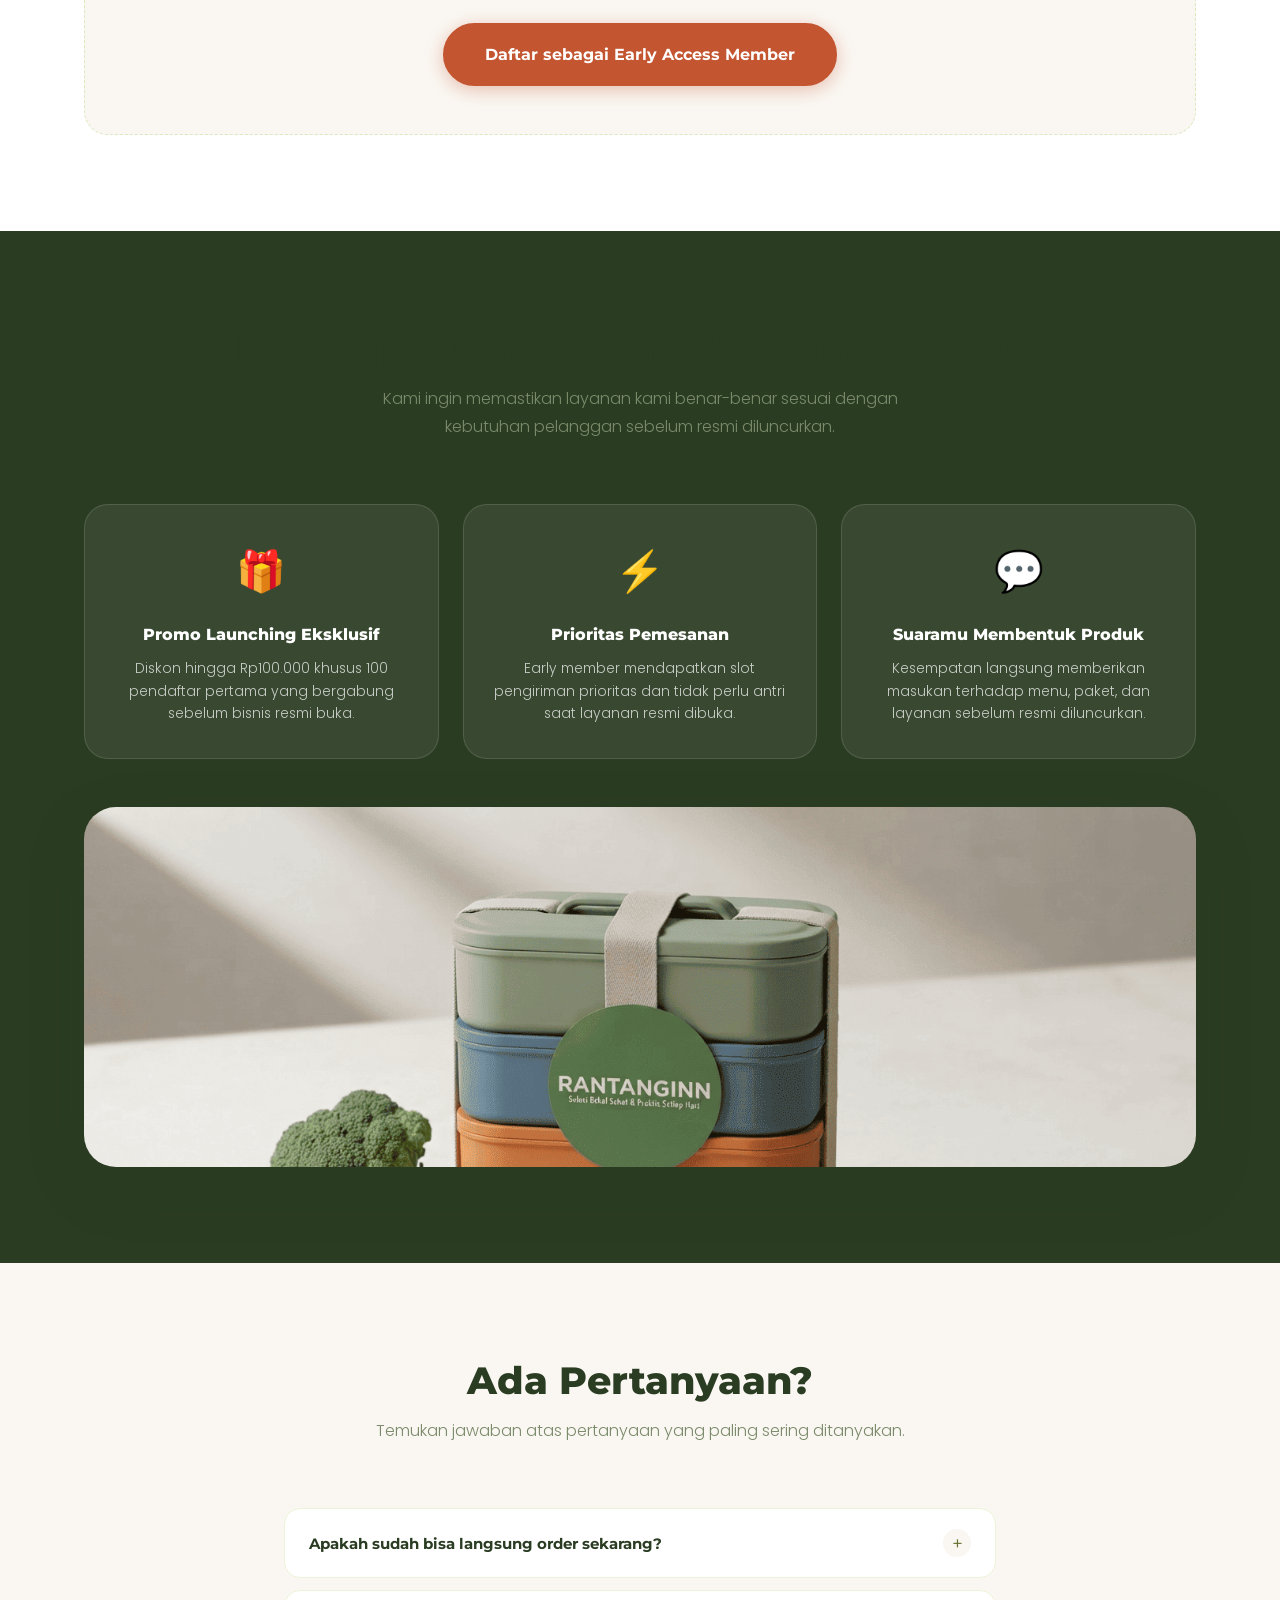
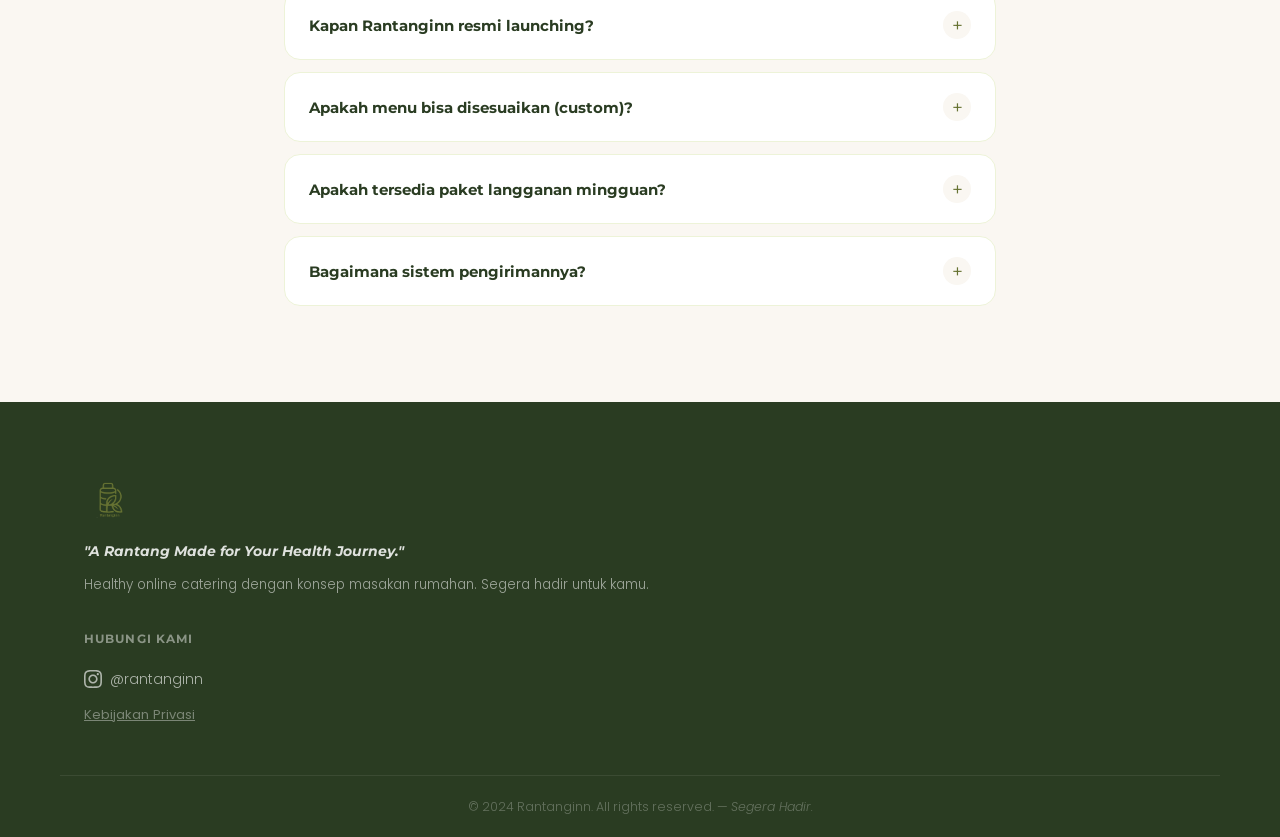
==== commit 78c39fbb: "Form: tambah pernyataan GDPR compliance di bawah privacy policy" ====
--- a/index.html
+++ b/index.html
@@ -188,6 +188,9 @@
           Kami hanya menggunakan data Anda untuk memberikan informasi mengenai peluncuran Rantanginn.
           Data tidak akan dibagikan kepada pihak lain.
           <button type="button" class="privacy-trigger" id="openPrivacy" aria-haspopup="dialog">Kebijakan Privasi</button>
+        </p>
+        <p class="form-privacy form-privacy--gdpr">
+          Rantanginn, is compliant with the General Data Protection Regulation (GDPR). To learn more about how we collect, keep, and process your private information in compliance with GDPR, please view our privacy policy.
         </p>
       </form>
 
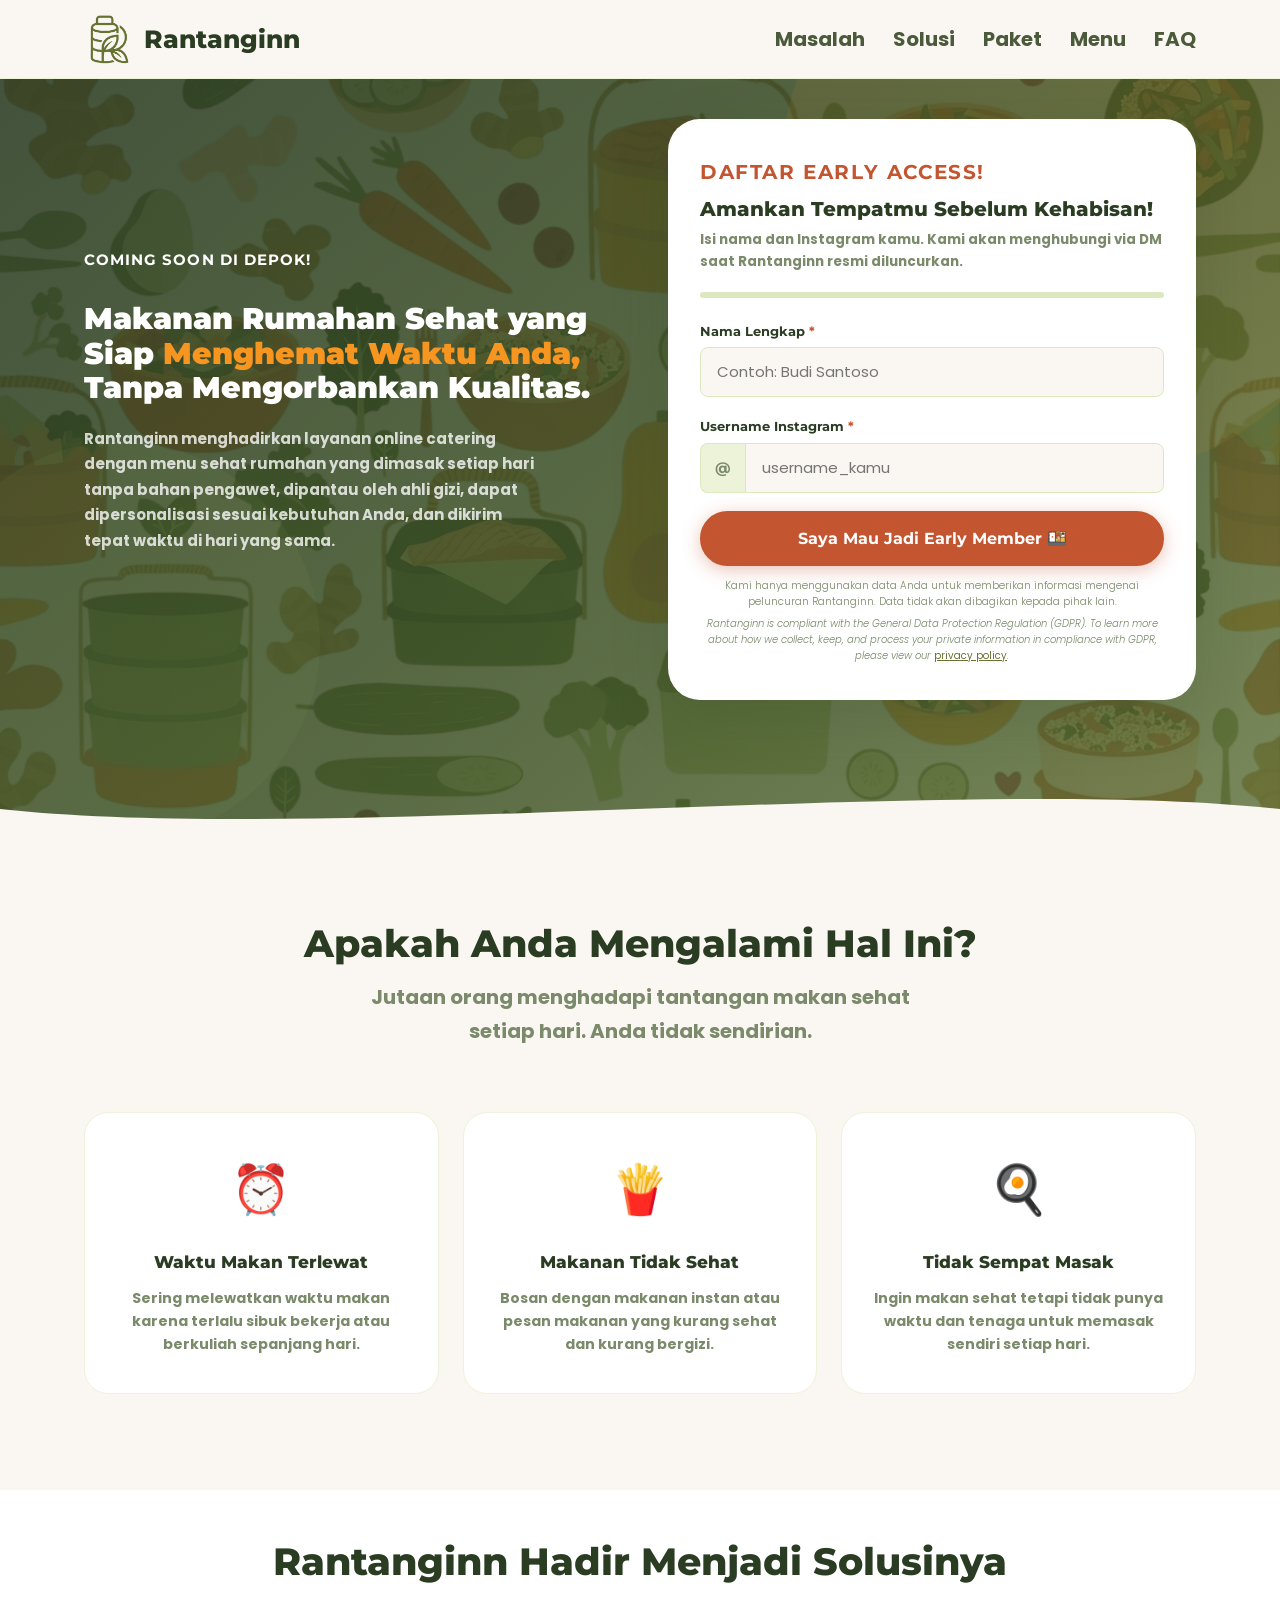
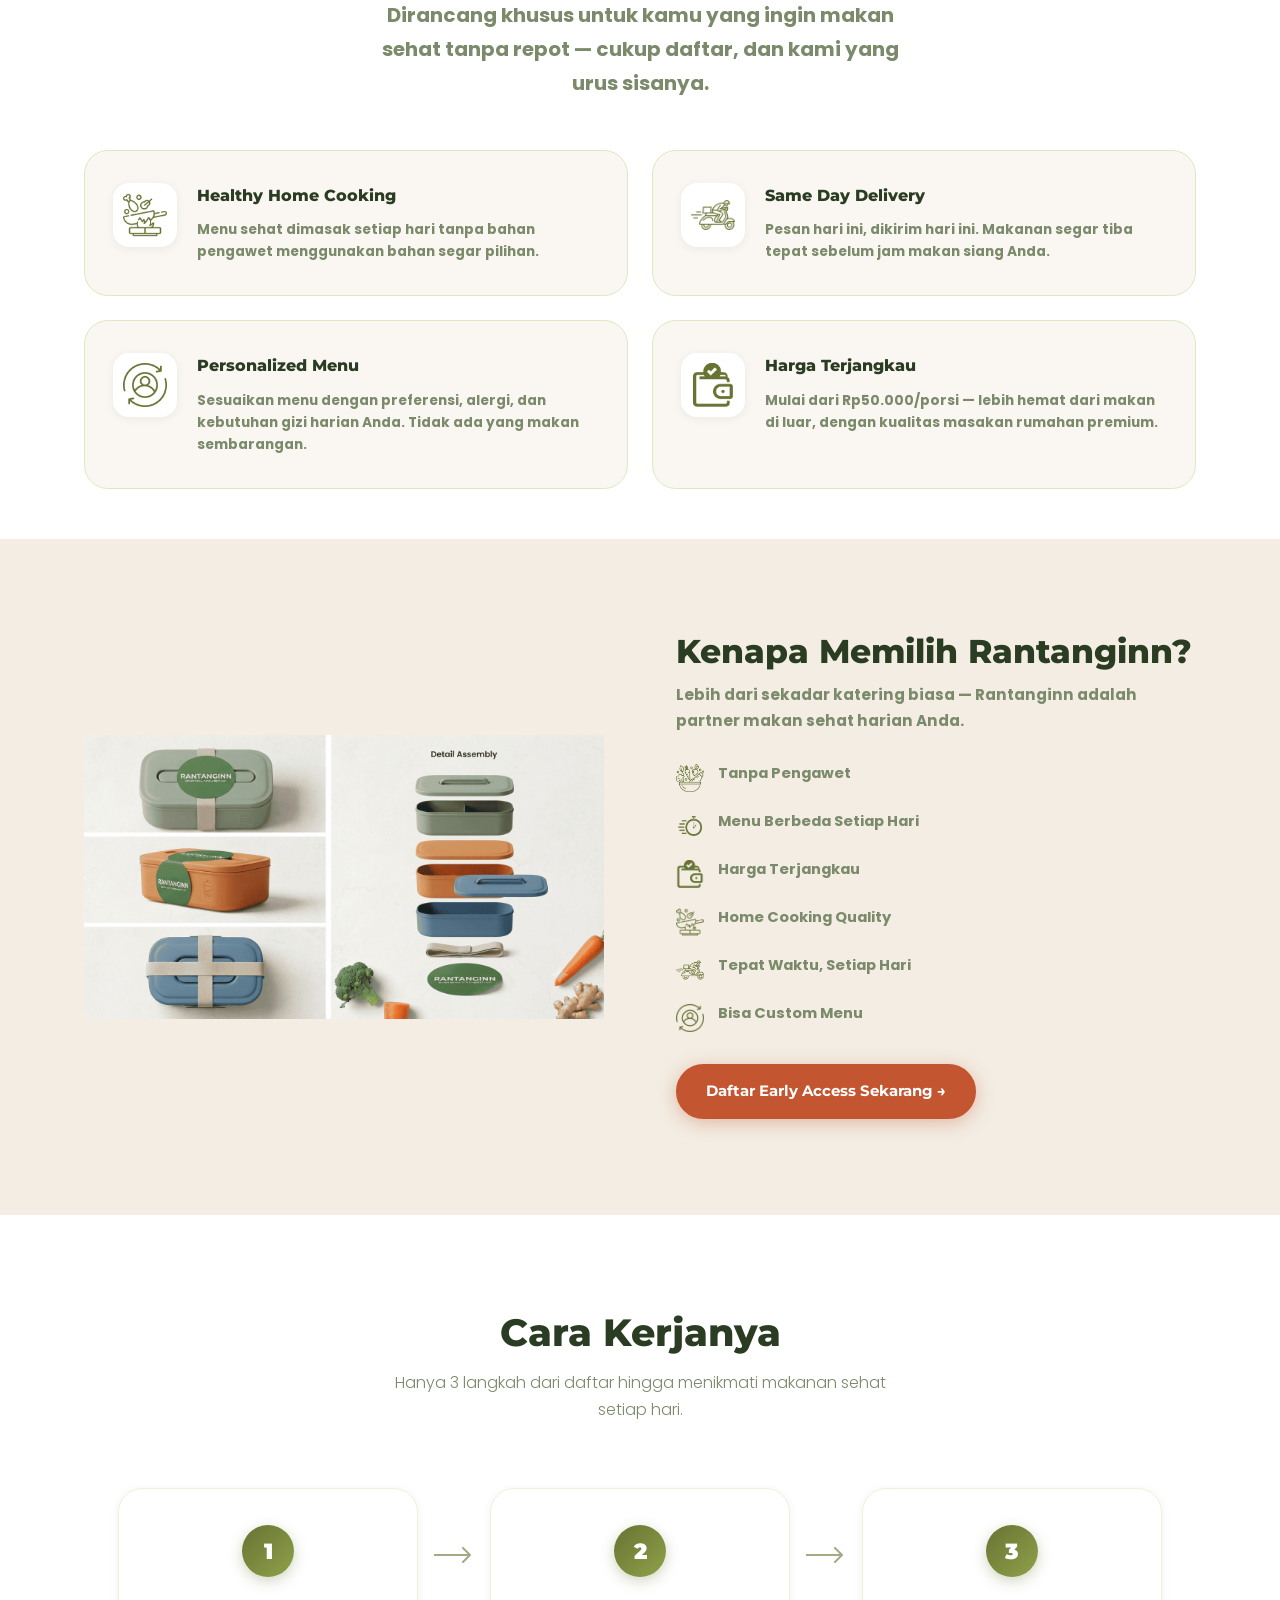
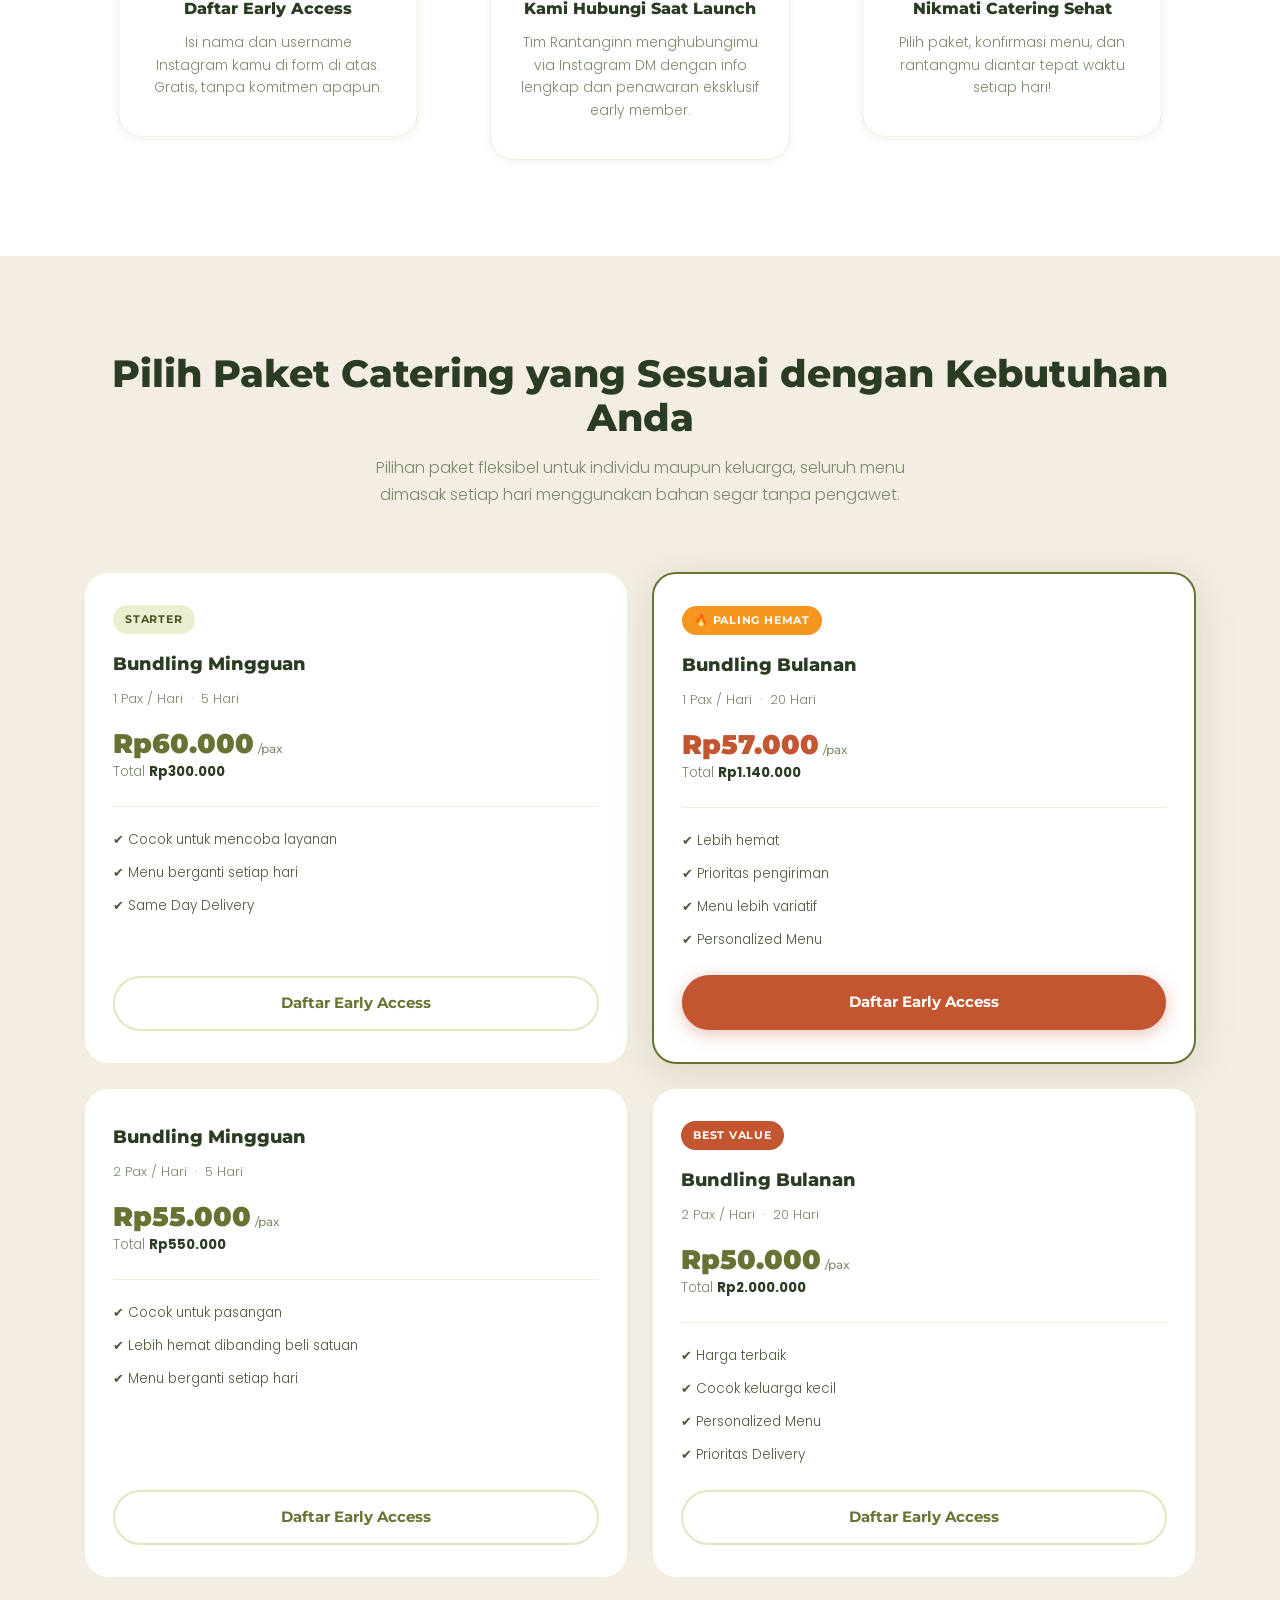
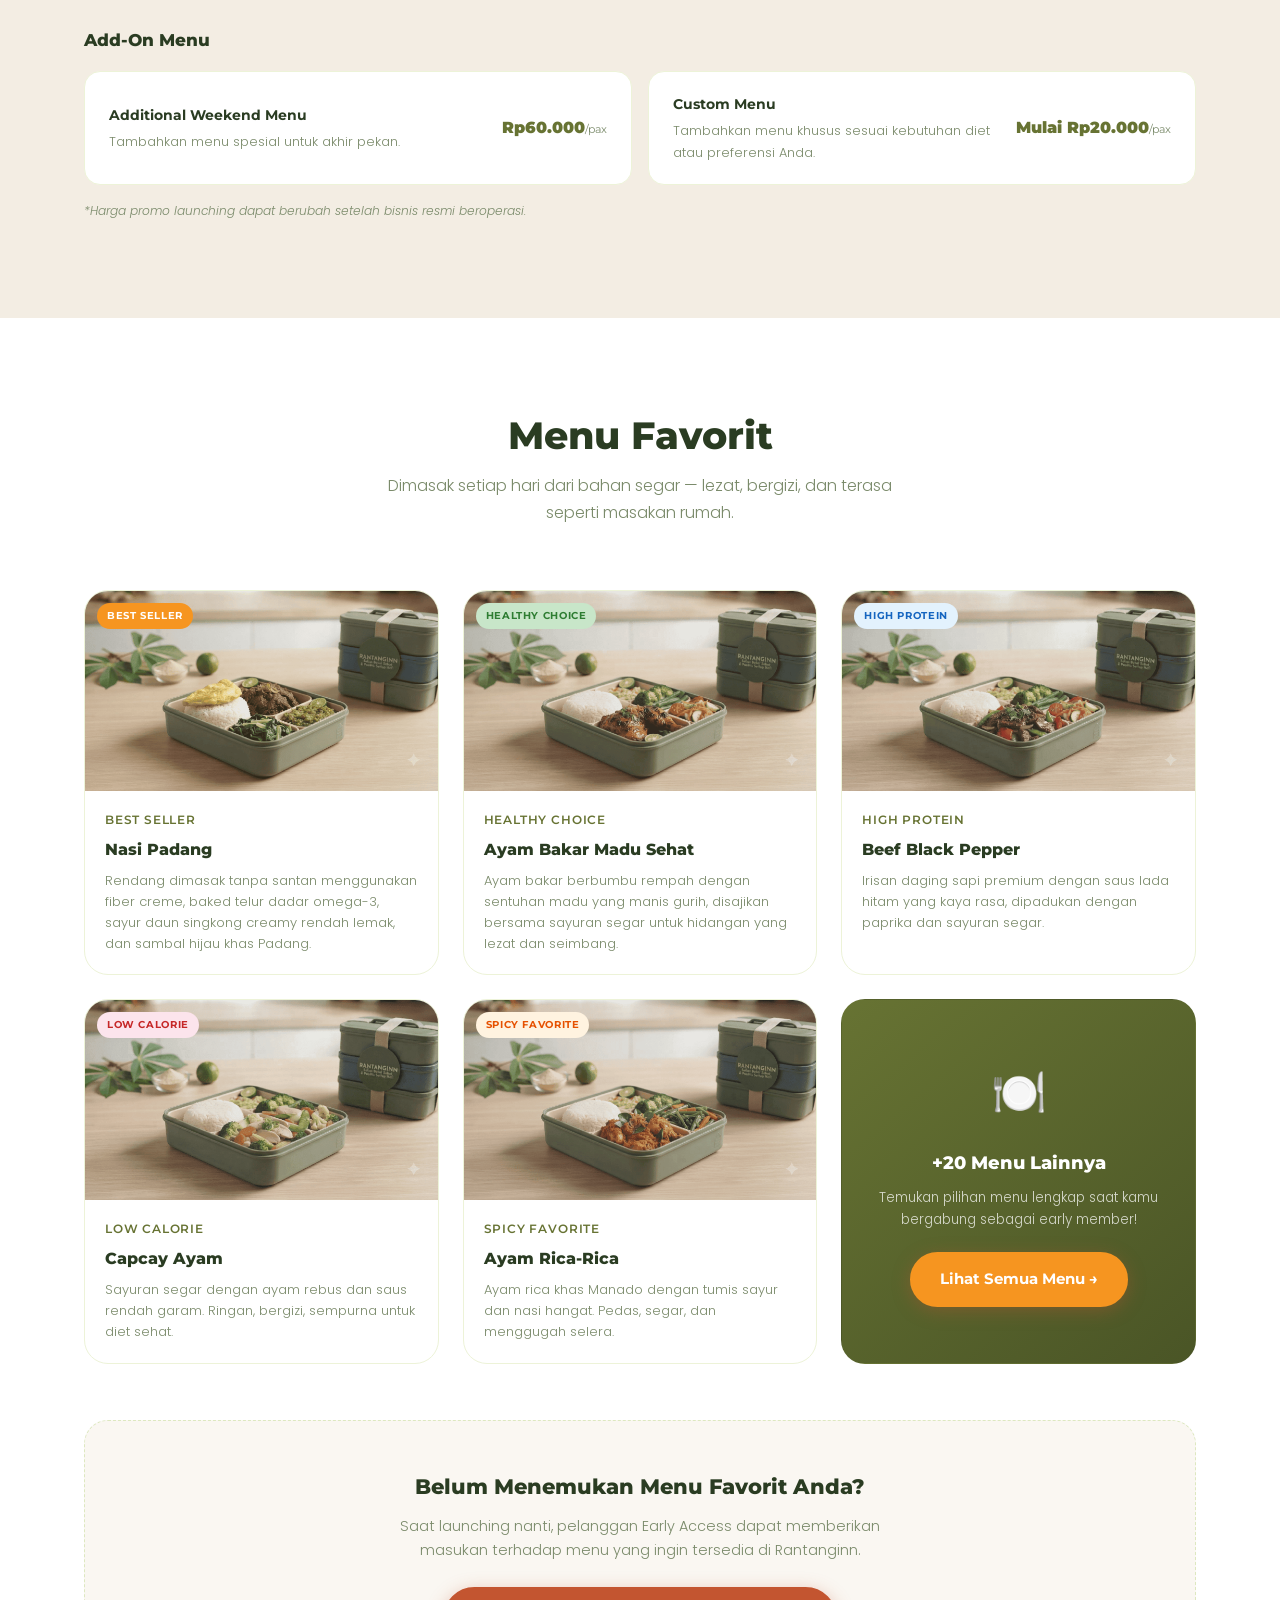
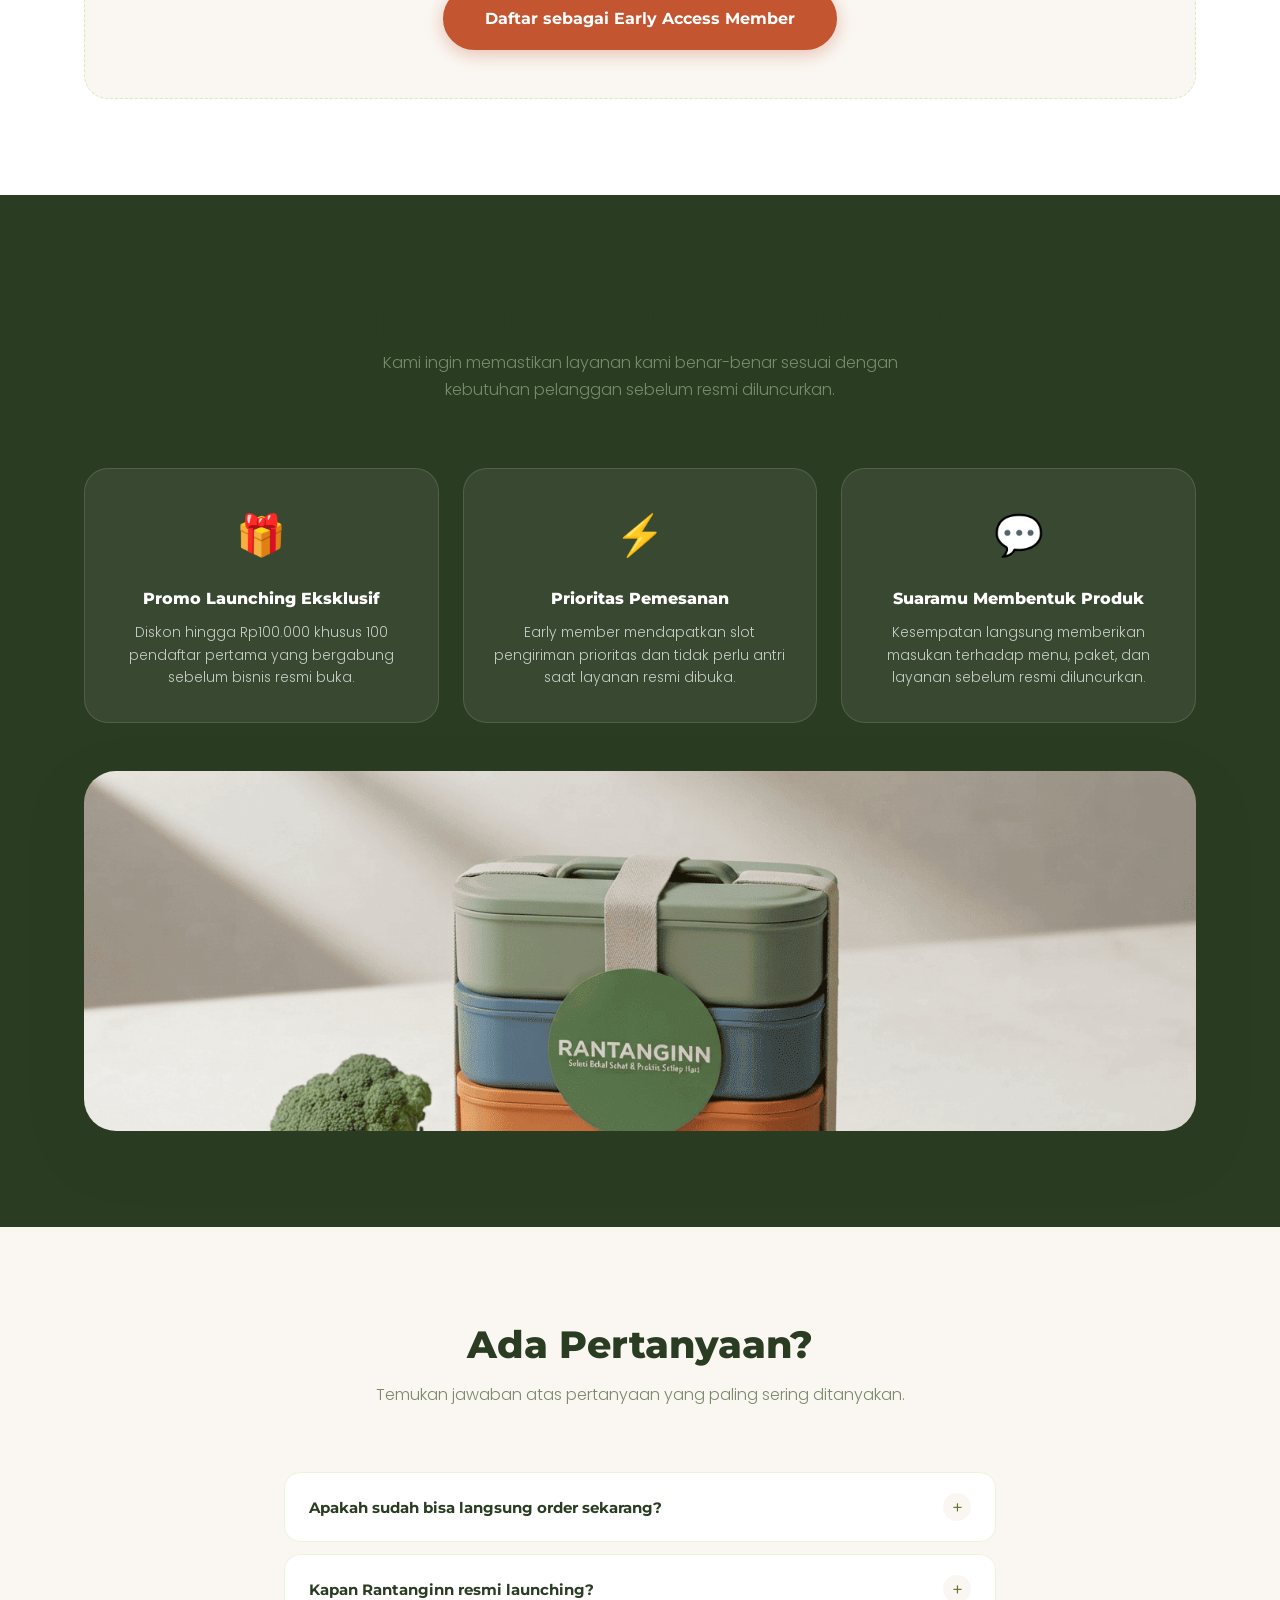
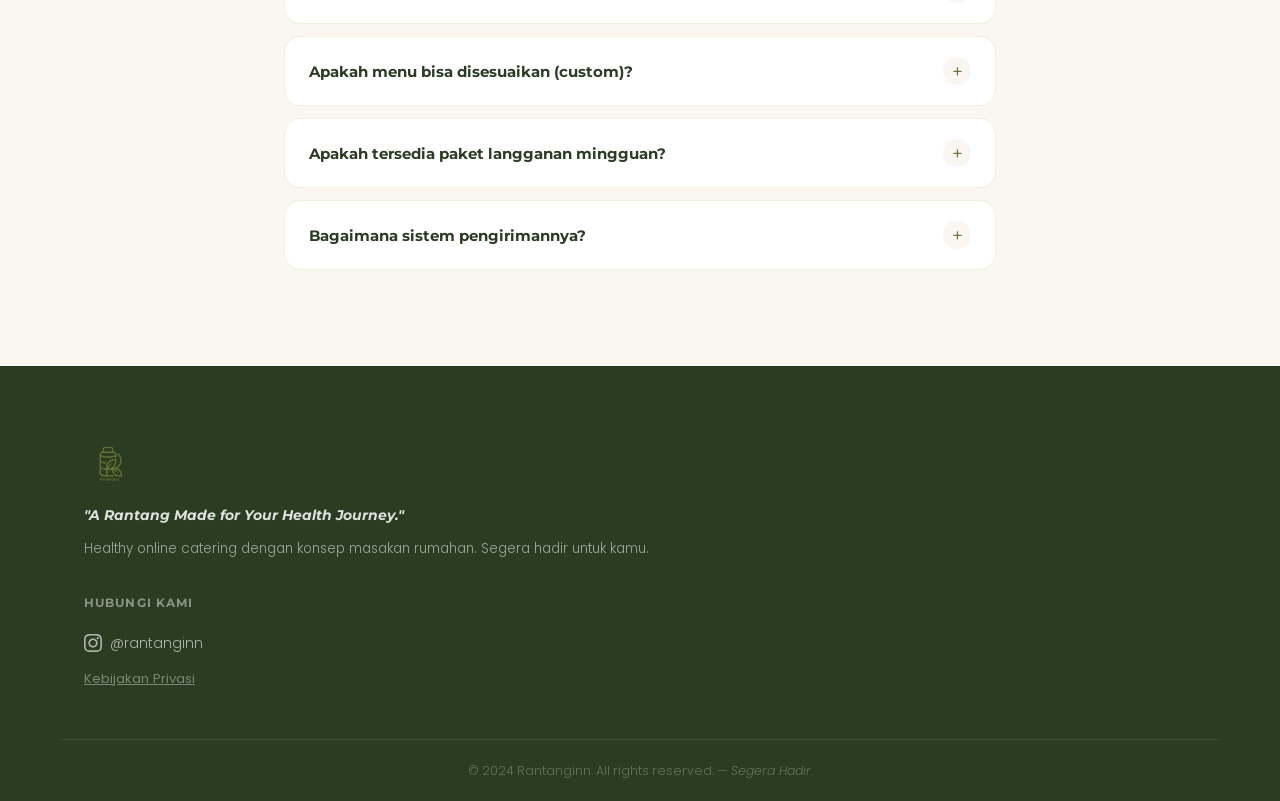
==== commit c4fbc359: "Form privacy: 2 paragraf center, GDPR italic, link di akhir paragraf, font 10px" ====
--- a/index.html
+++ b/index.html
@@ -184,14 +184,10 @@
         </button>
 
         <!-- Privacy Policy below form -->
-        <p class="form-privacy">
-          Kami hanya menggunakan data Anda untuk memberikan informasi mengenai peluncuran Rantanginn.
-          Data tidak akan dibagikan kepada pihak lain.
-          <button type="button" class="privacy-trigger" id="openPrivacy" aria-haspopup="dialog">Kebijakan Privasi</button>
-        </p>
-        <p class="form-privacy form-privacy--gdpr">
-          Rantanginn, is compliant with the General Data Protection Regulation (GDPR). To learn more about how we collect, keep, and process your private information in compliance with GDPR, please view our privacy policy.
-        </p>
+        <div class="form-privacy">
+          <p>Kami hanya menggunakan data Anda untuk memberikan informasi mengenai peluncuran Rantanginn. Data tidak akan dibagikan kepada pihak lain.</p>
+          <p><em>Rantanginn is compliant with the General Data Protection Regulation (GDPR). To learn more about how we collect, keep, and process your private information in compliance with GDPR, please view our <button type="button" class="privacy-trigger" id="openPrivacy" aria-haspopup="dialog">privacy policy</button>.</em></p>
+        </div>
       </form>
 
       <!-- Success state (replaces form after submit) -->
--- a/style.css
+++ b/style.css
@@ -308,7 +308,18 @@
 }
 .input-prefix-wrap input { border-radius: 0 var(--radius-sm) var(--radius-sm) 0; }
 /* Privacy */
-.form-privacy { font-size: .74rem; color: var(--text-muted); text-align: center; line-height: 1.55; margin-top: 12px; }
+.form-privacy {
+  font-size: 10px;
+  color: var(--text-muted);
+  text-align: center;
+  line-height: 1.6;
+  margin-top: 12px;
+  display: flex;
+  flex-direction: column;
+  gap: 6px;
+}
+.form-privacy p { margin: 0; }
+.form-privacy em { font-style: italic; }
 /* Success */
 .form-success { text-align: center; padding: 12px 0; }
 .form-success__icon { font-size: 3rem; margin-bottom: 12px; animation: bounceIn .5s ease; }
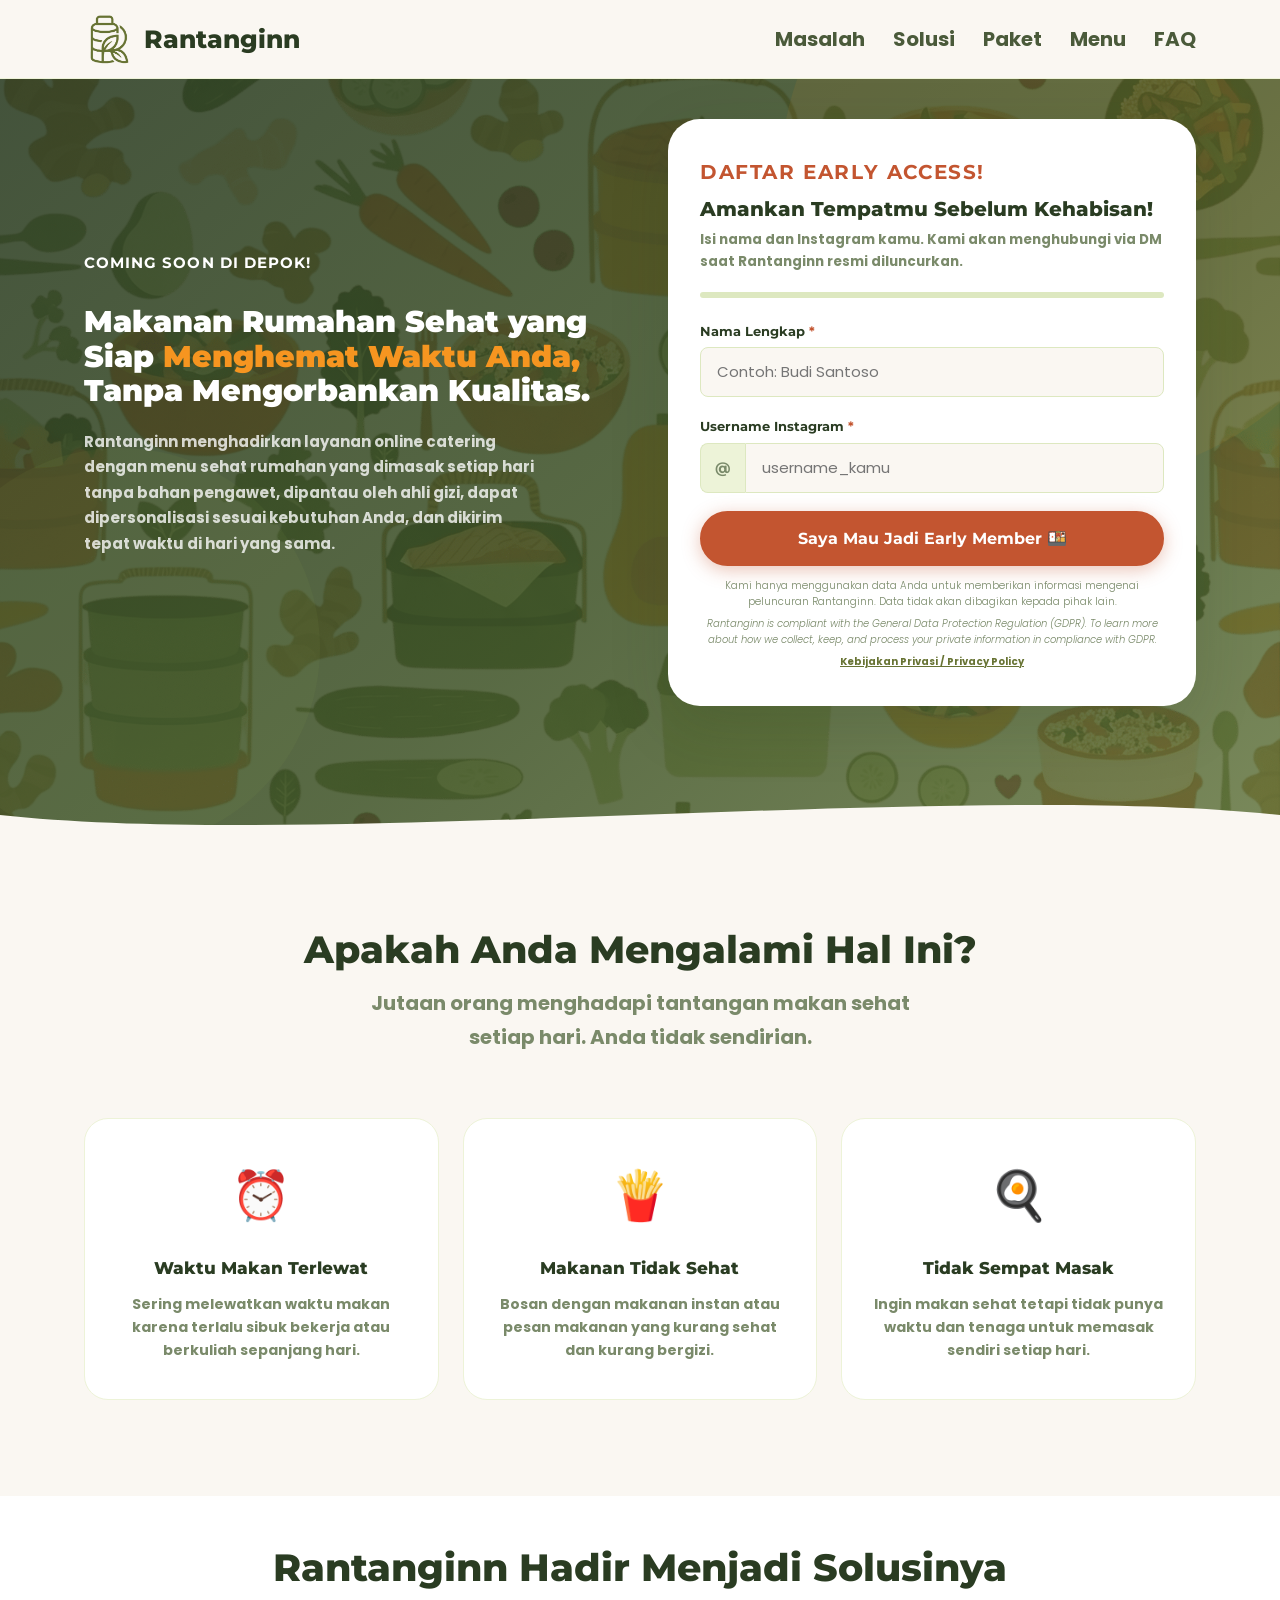
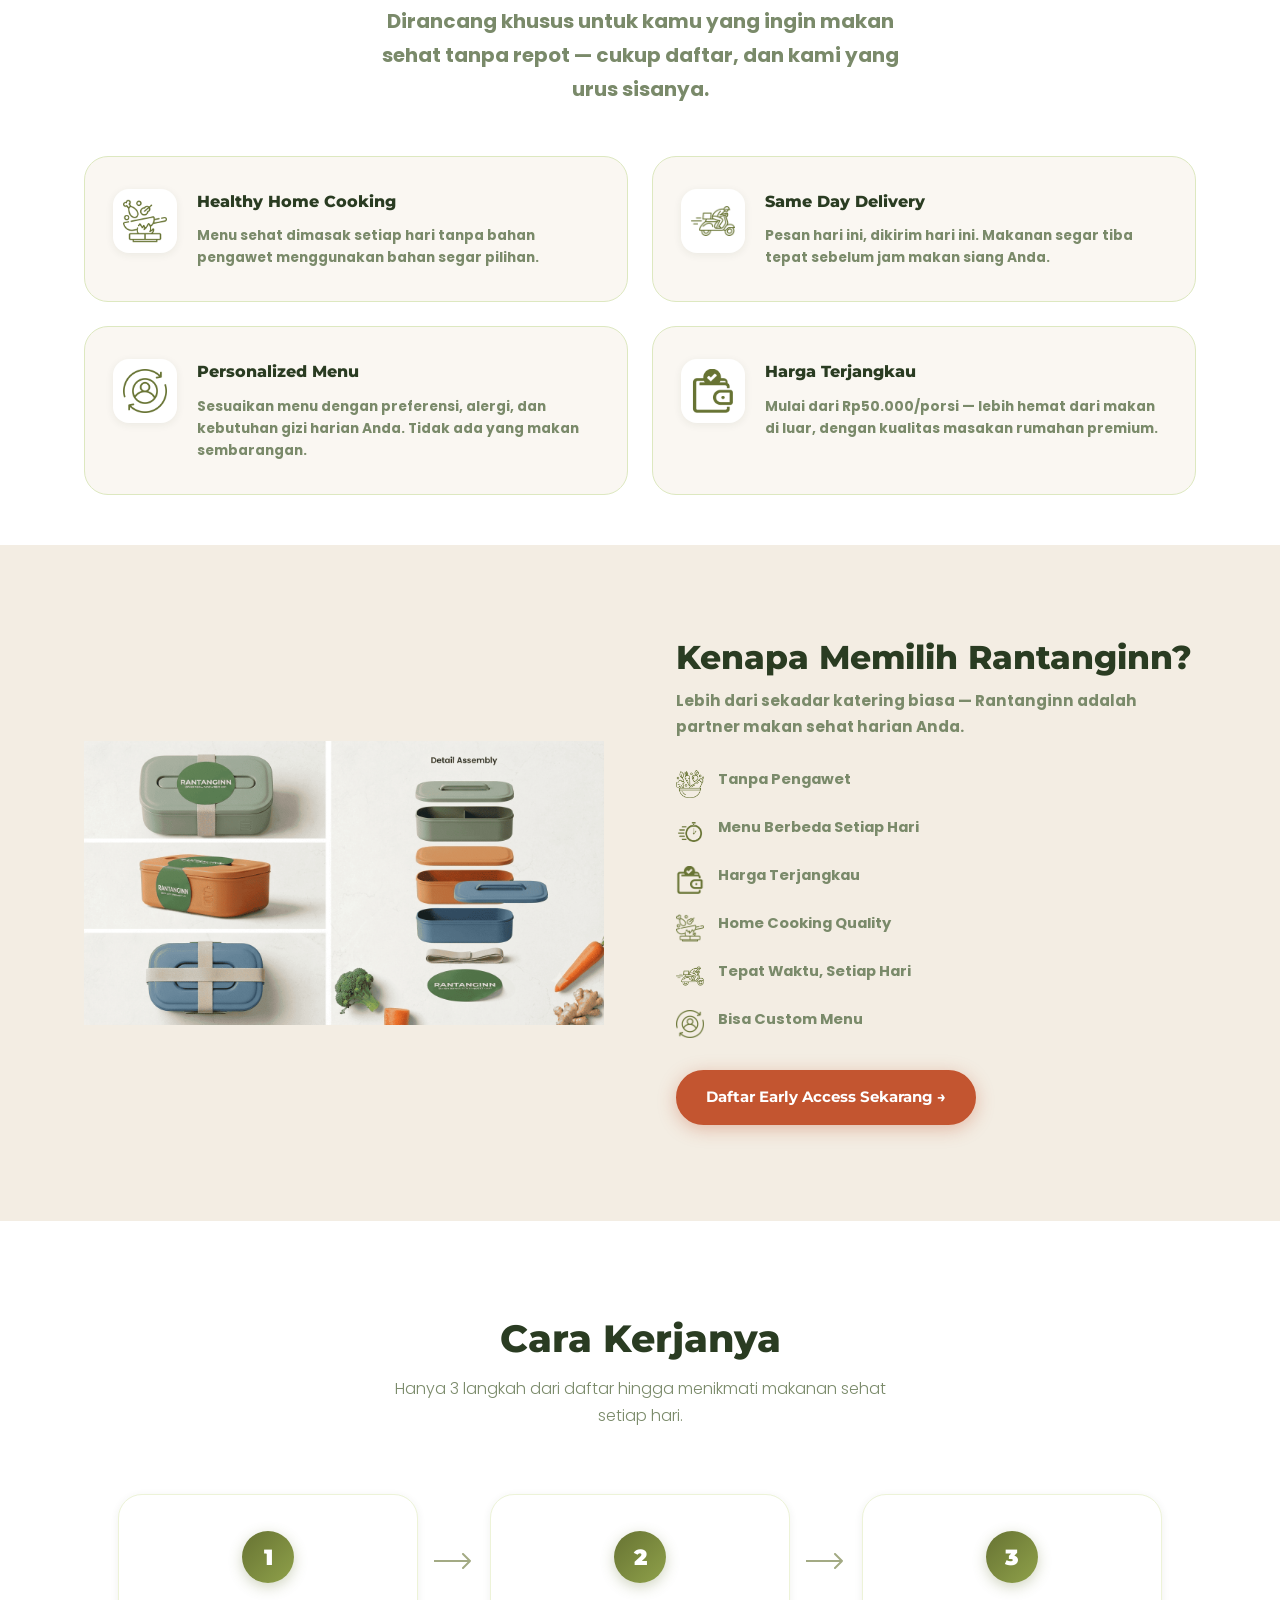
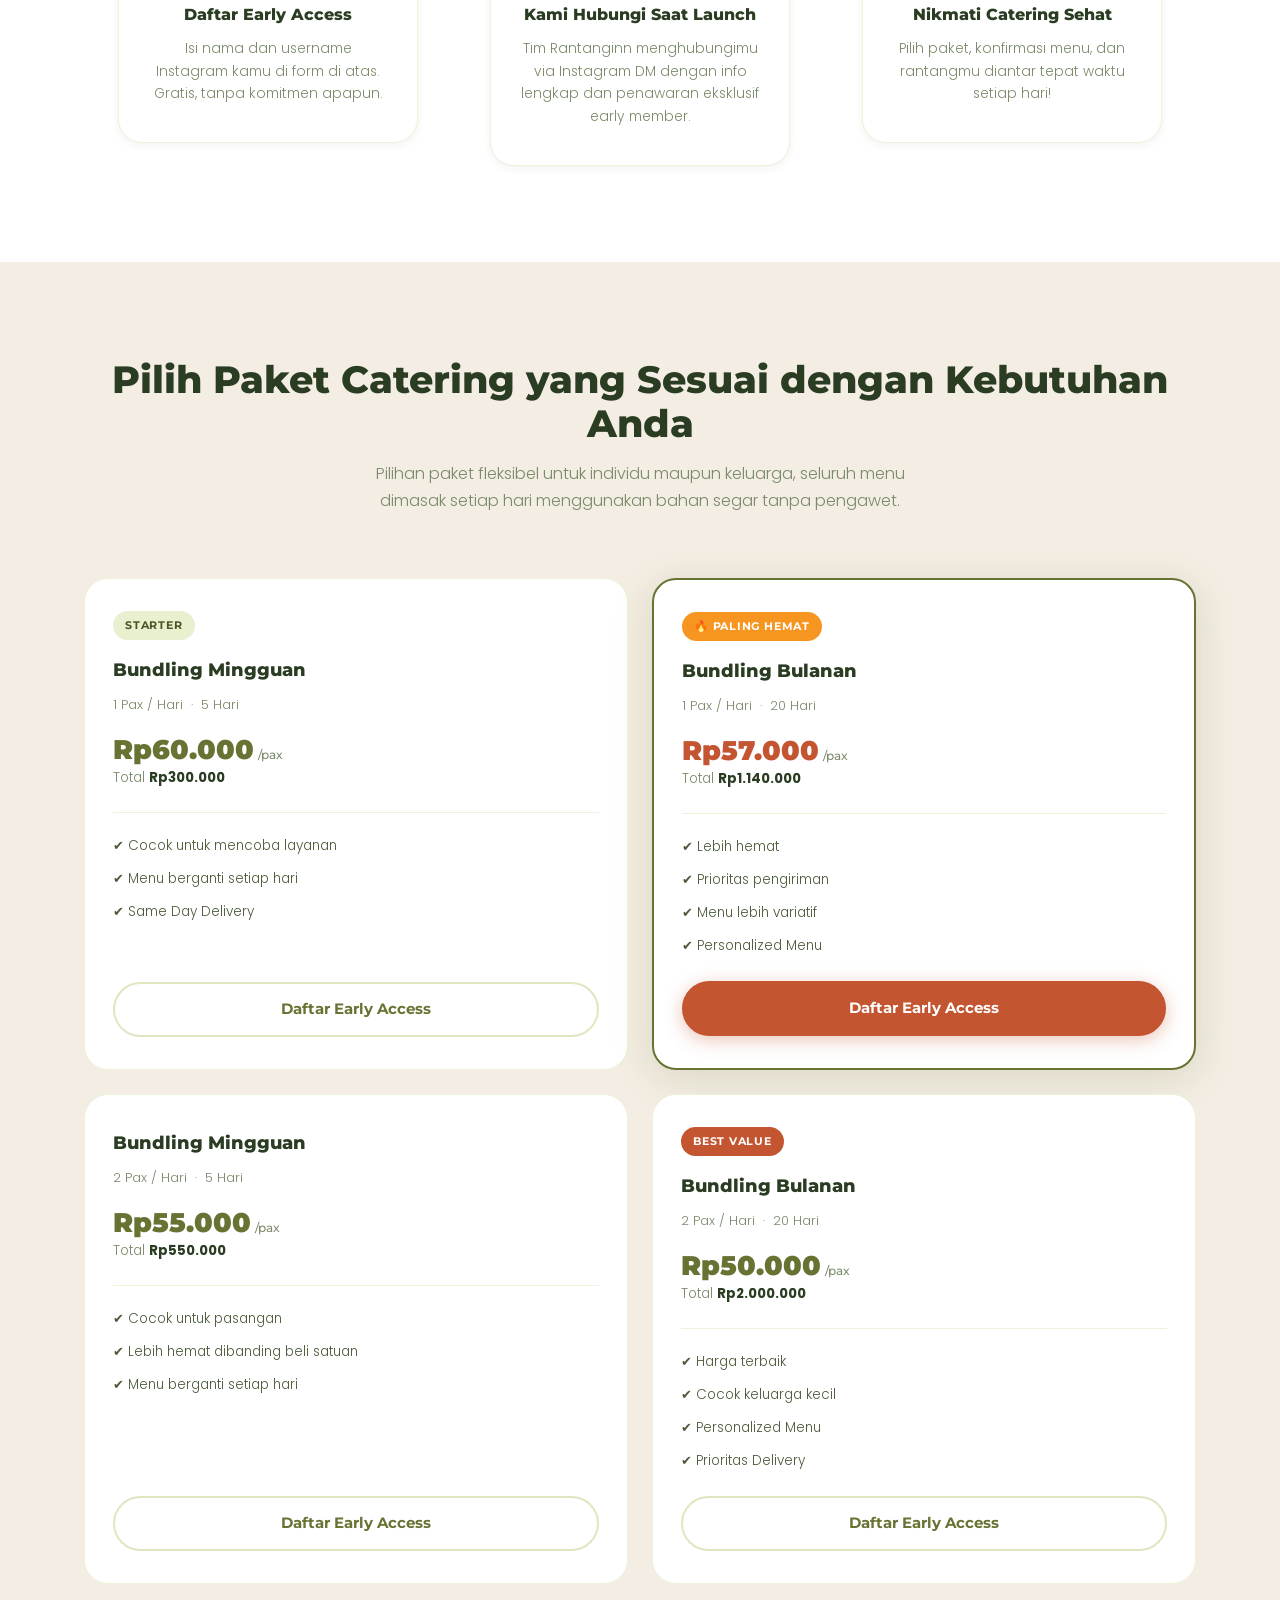
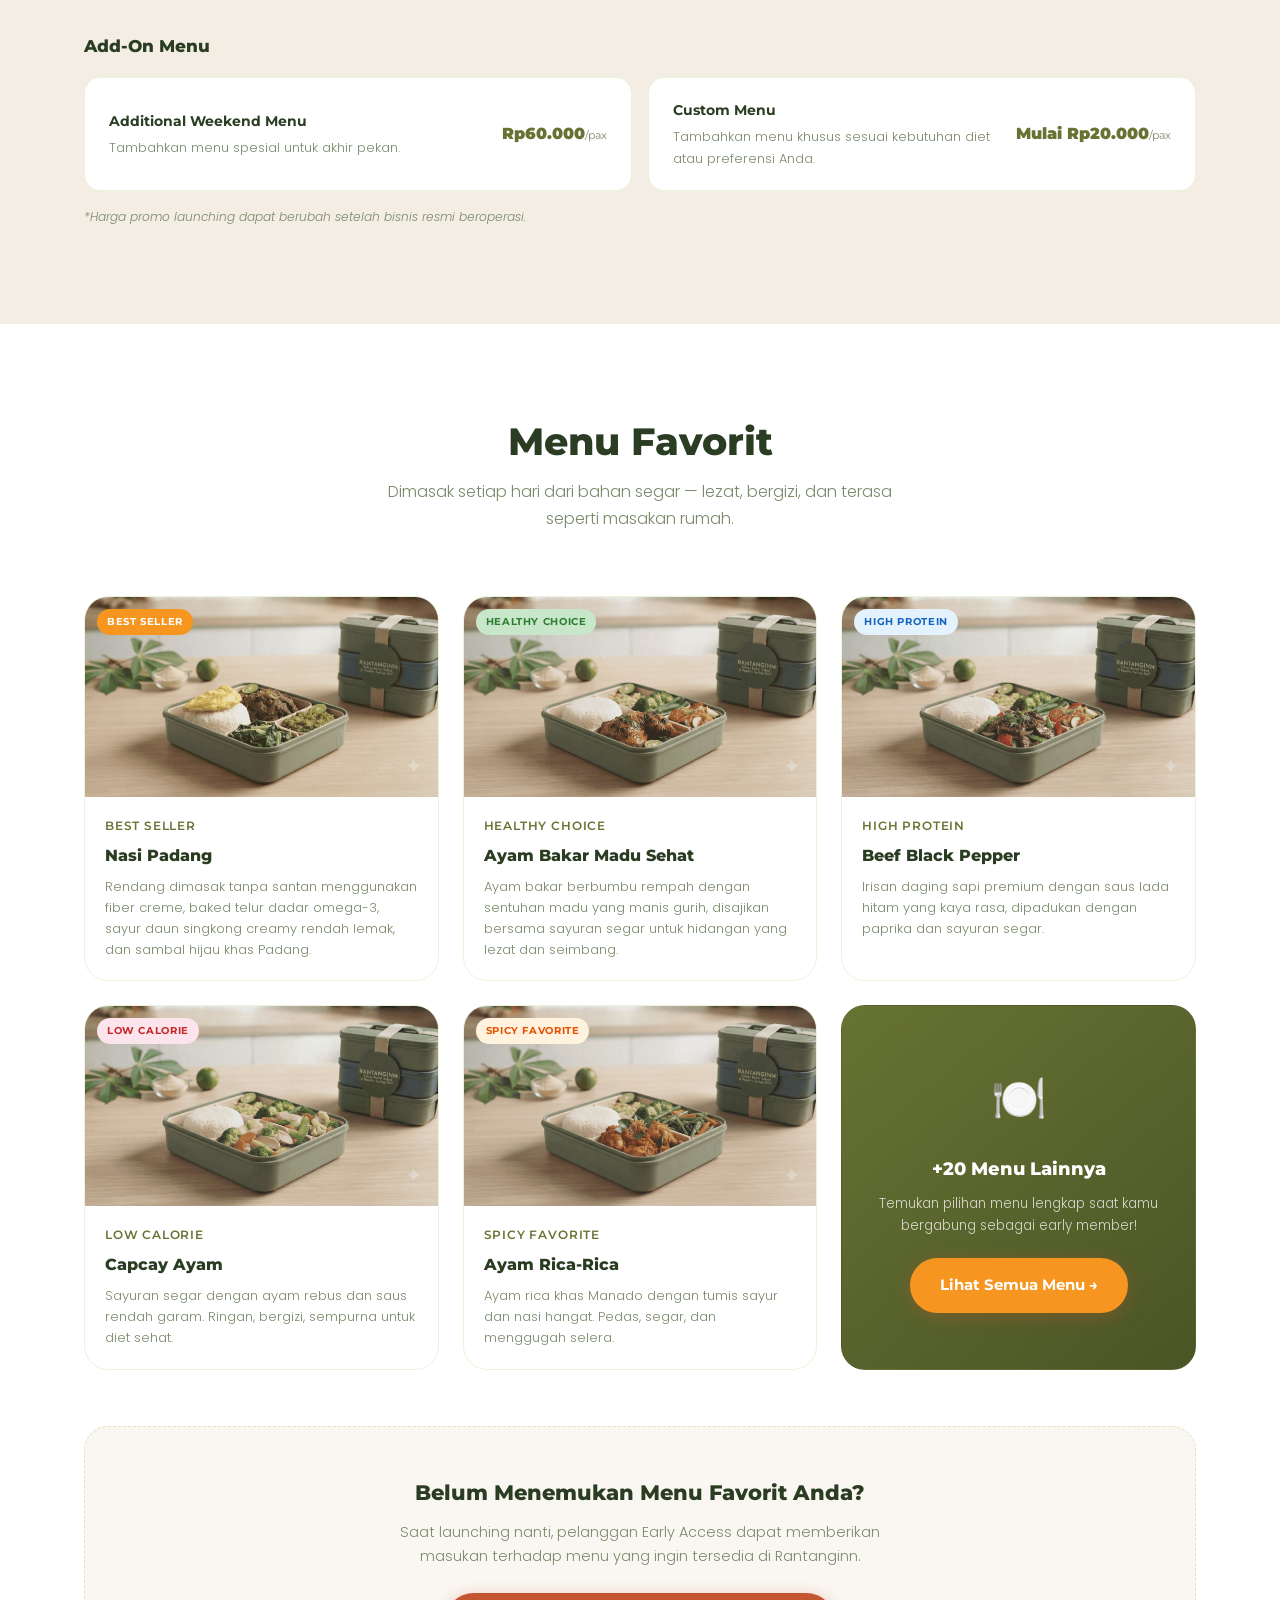
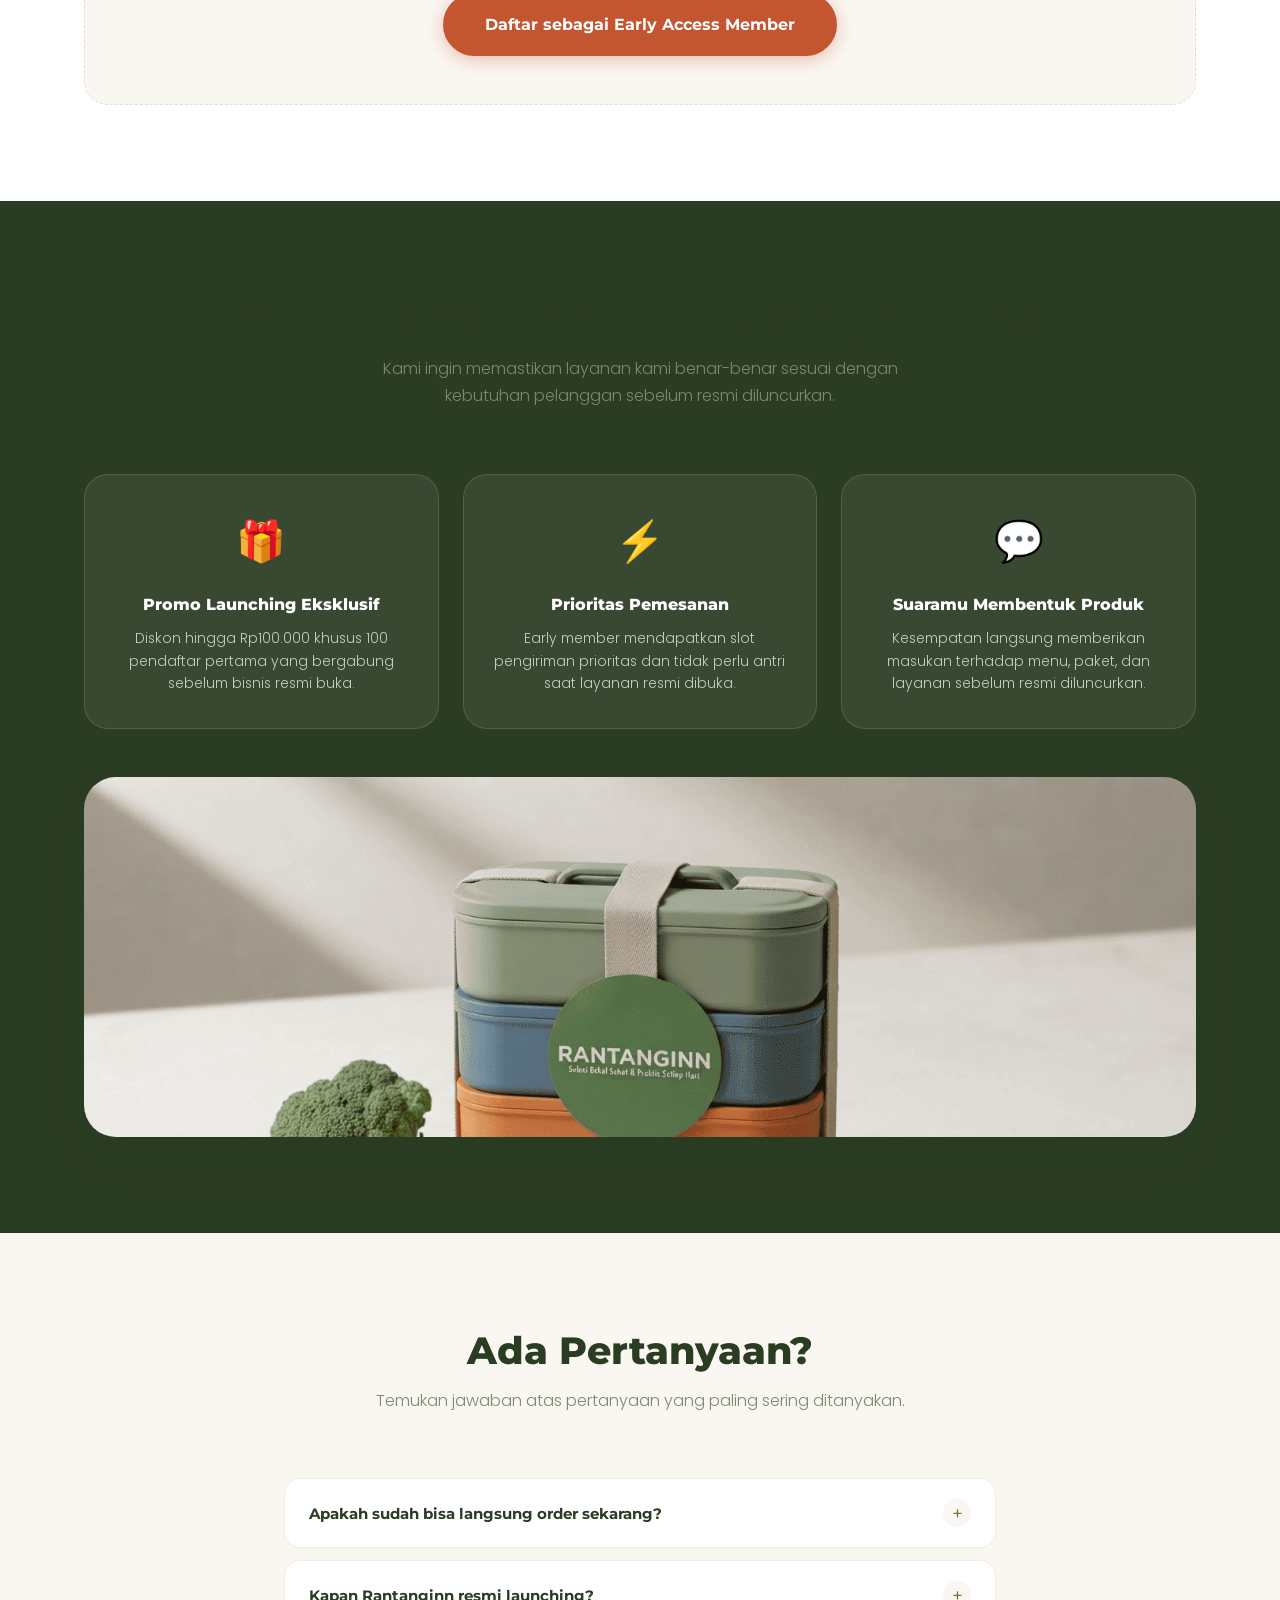
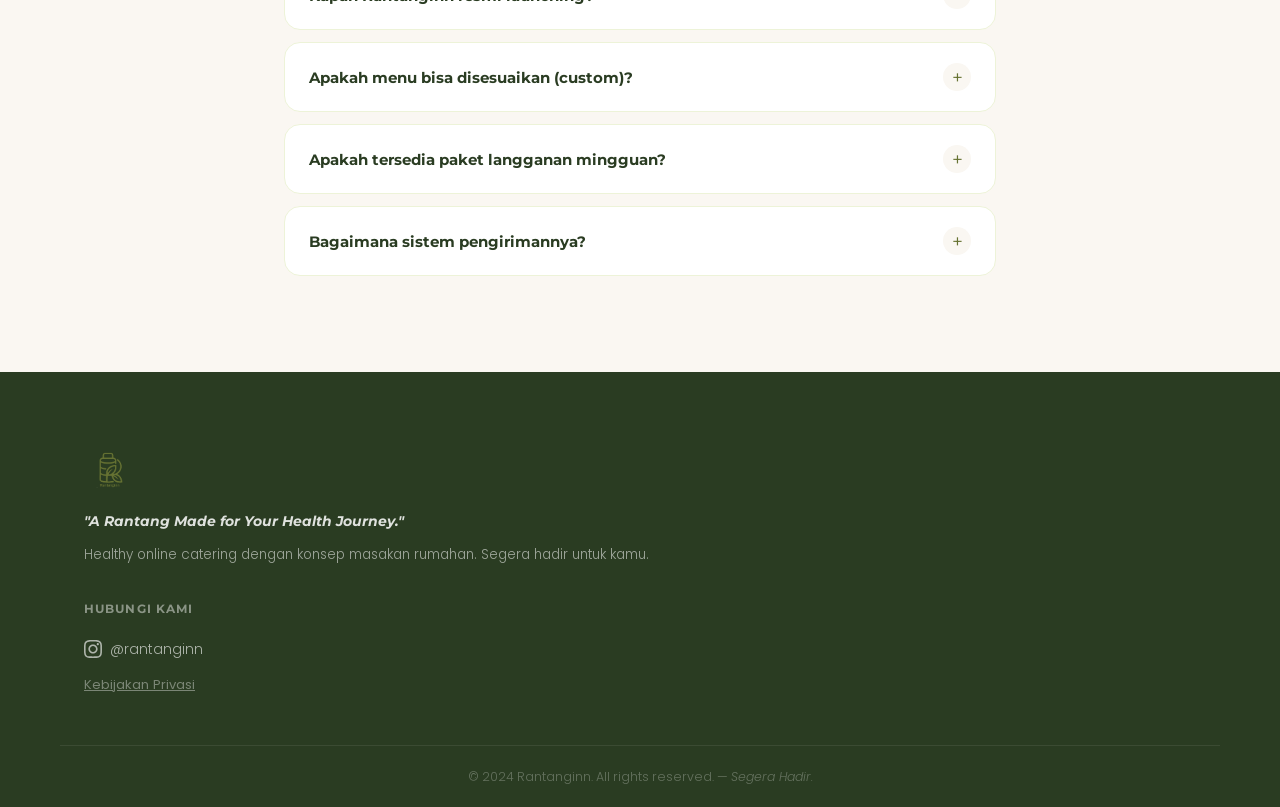
==== commit 0546cca3: "Form privacy: link kebijakan privasi jadi kalimat tersendiri di bawah paragraf, bold" ====
--- a/index.html
+++ b/index.html
@@ -186,7 +186,12 @@
         <!-- Privacy Policy below form -->
         <div class="form-privacy">
           <p>Kami hanya menggunakan data Anda untuk memberikan informasi mengenai peluncuran Rantanginn. Data tidak akan dibagikan kepada pihak lain.</p>
-          <p><em>Rantanginn is compliant with the General Data Protection Regulation (GDPR). To learn more about how we collect, keep, and process your private information in compliance with GDPR, please view our <button type="button" class="privacy-trigger" id="openPrivacy" aria-haspopup="dialog">privacy policy</button>.</em></p>
+          <p><em>Rantanginn is compliant with the General Data Protection Regulation (GDPR). To learn more about how we collect, keep, and process your private information in compliance with GDPR.</em></p>
+          <p>
+            <button type="button" class="privacy-trigger privacy-trigger--bold" id="openPrivacy" aria-haspopup="dialog">
+              Kebijakan Privasi / Privacy Policy
+            </button>
+          </p>
         </div>
       </form>
 
--- a/style.css
+++ b/style.css
@@ -168,6 +168,7 @@
   font-size: inherit; font-family: inherit; cursor: pointer;
 }
 .privacy-trigger:hover { color: var(--primary-dark); }
+.privacy-trigger--bold { font-weight: 700; }
 
 /* ════════════════════════════════════════════════════
    NAVBAR
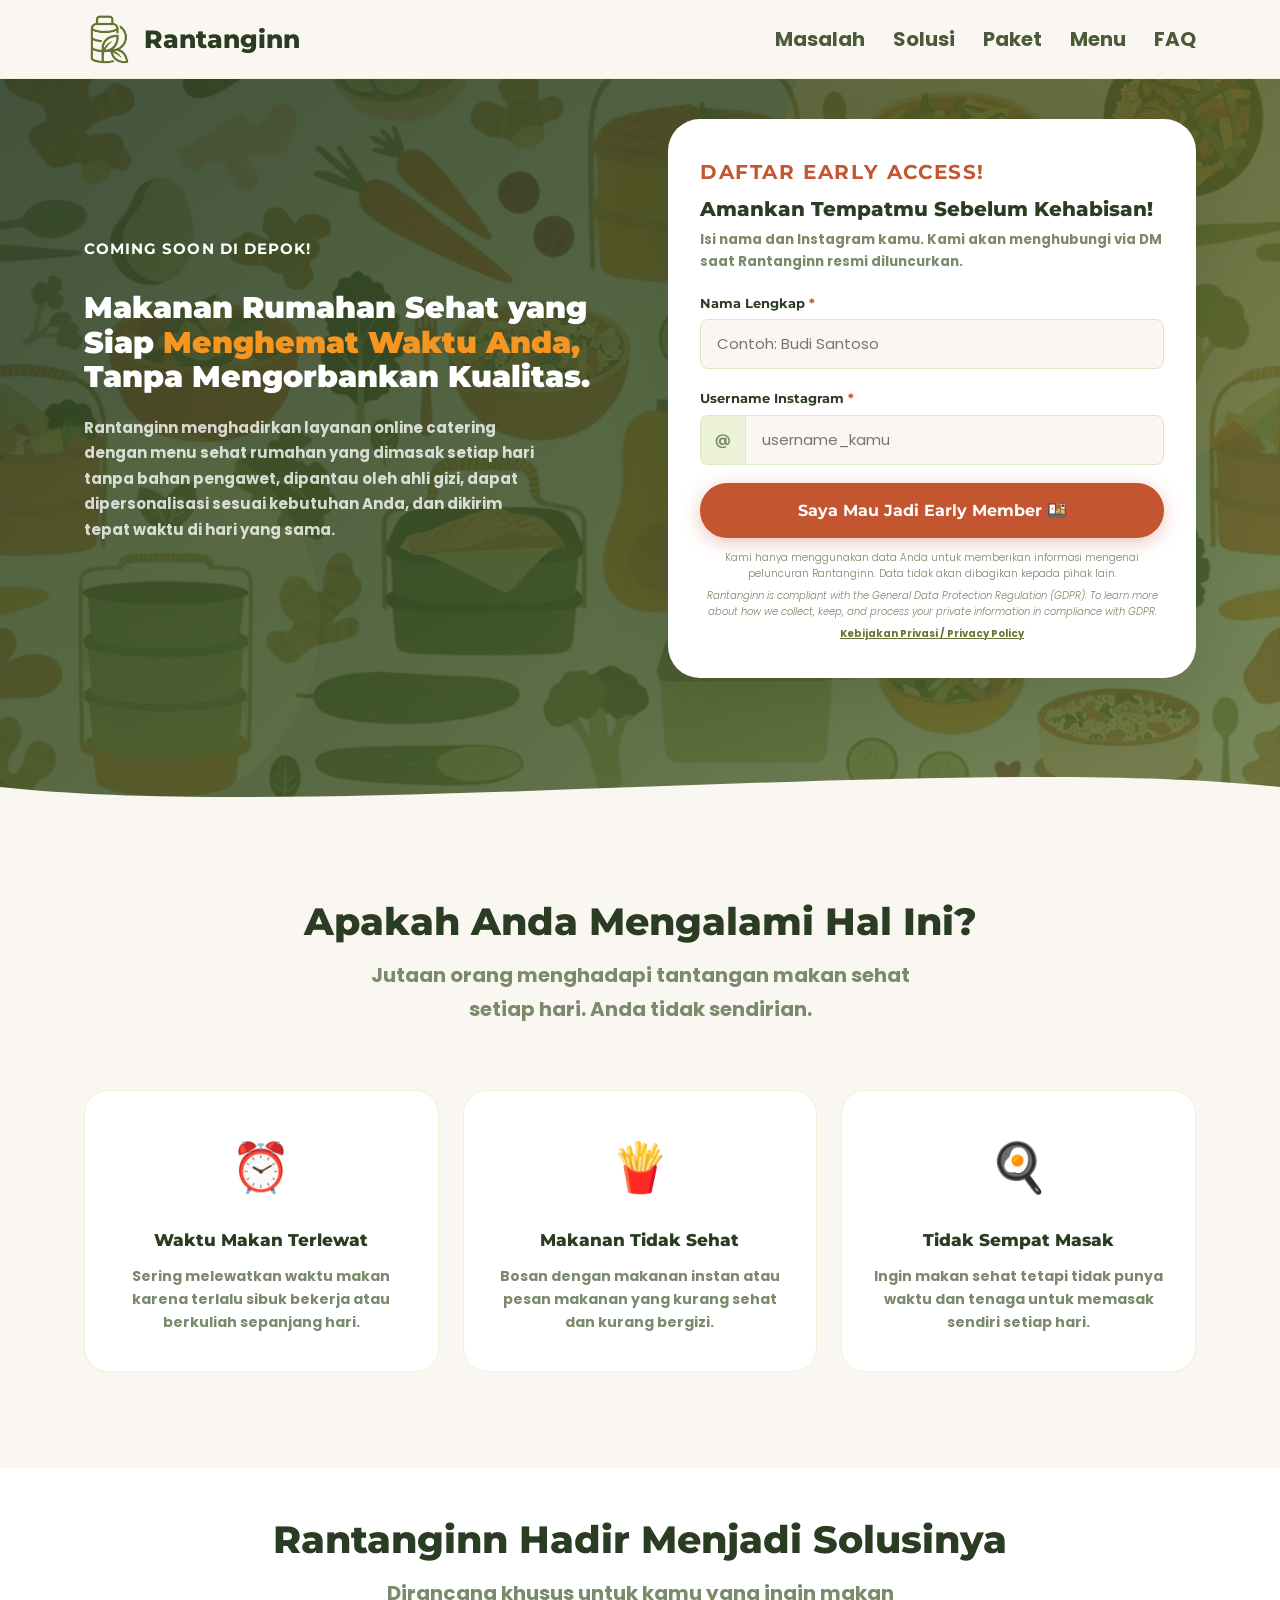
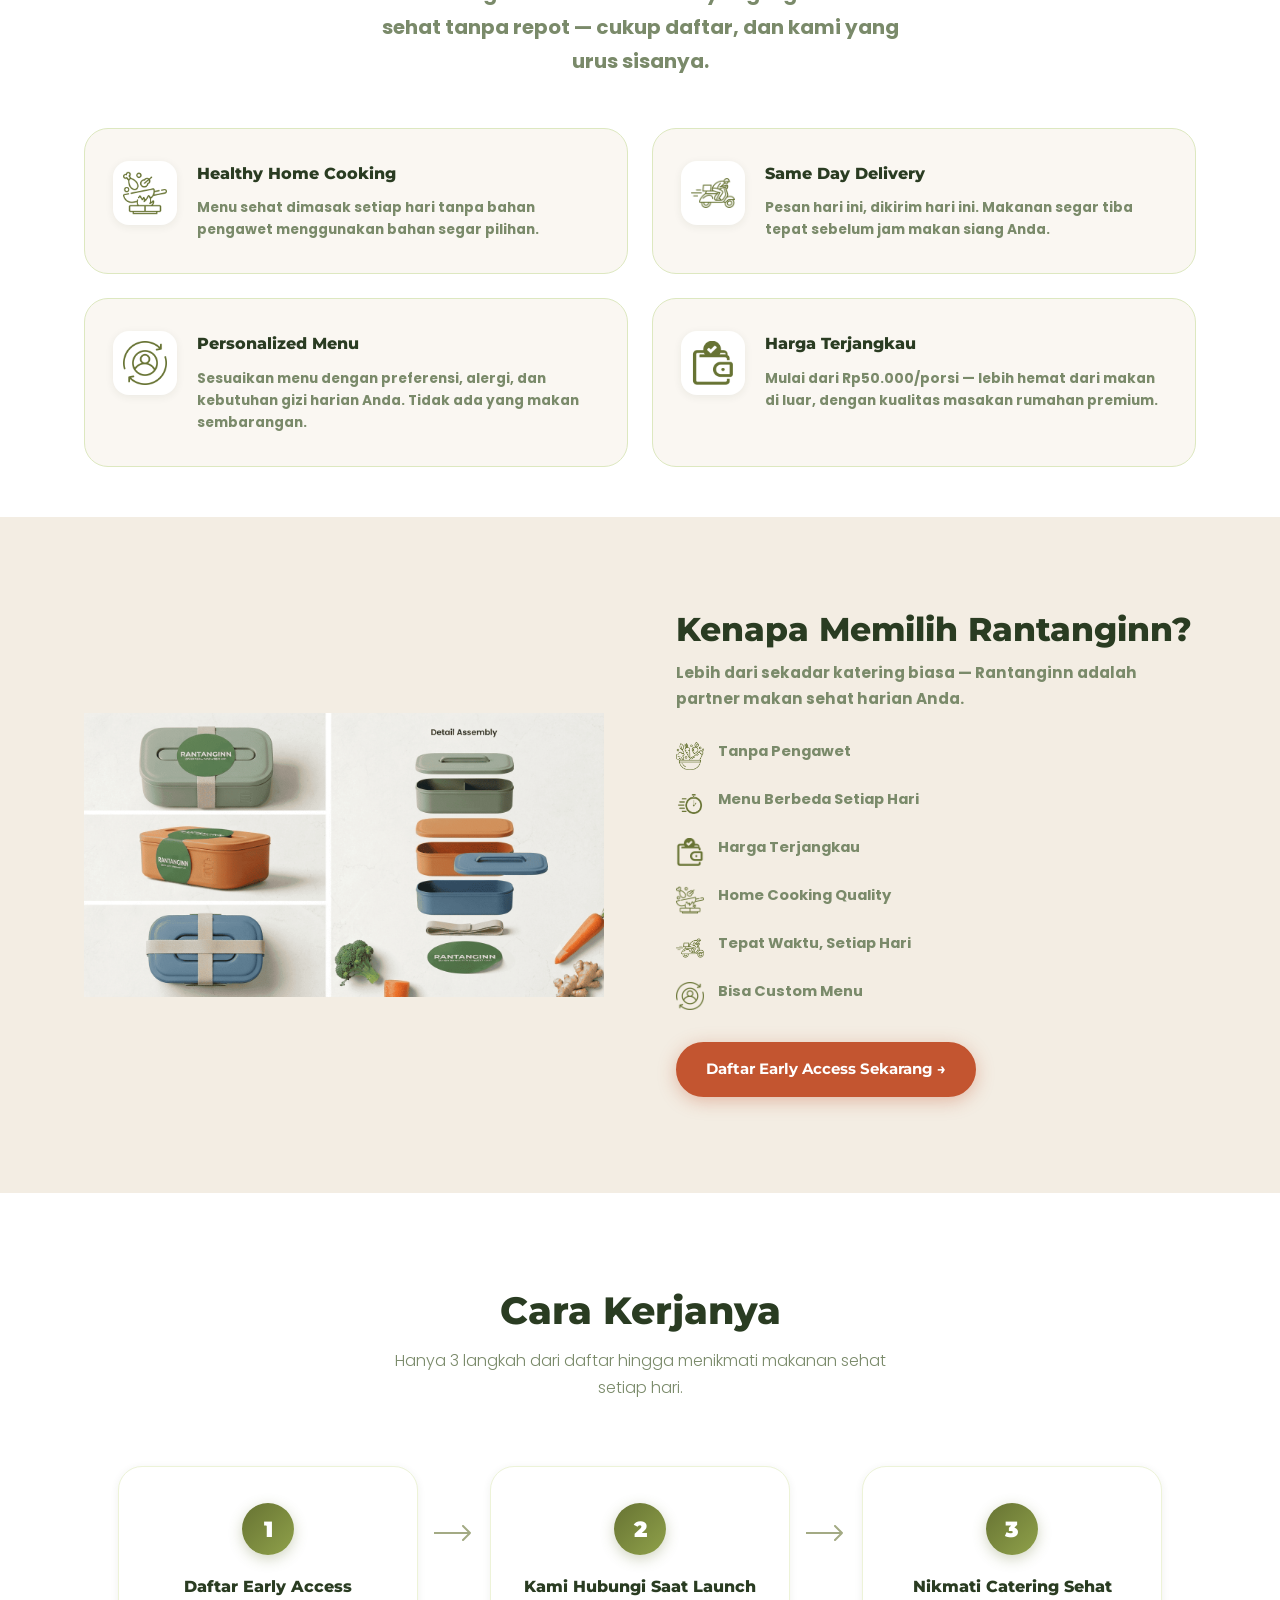
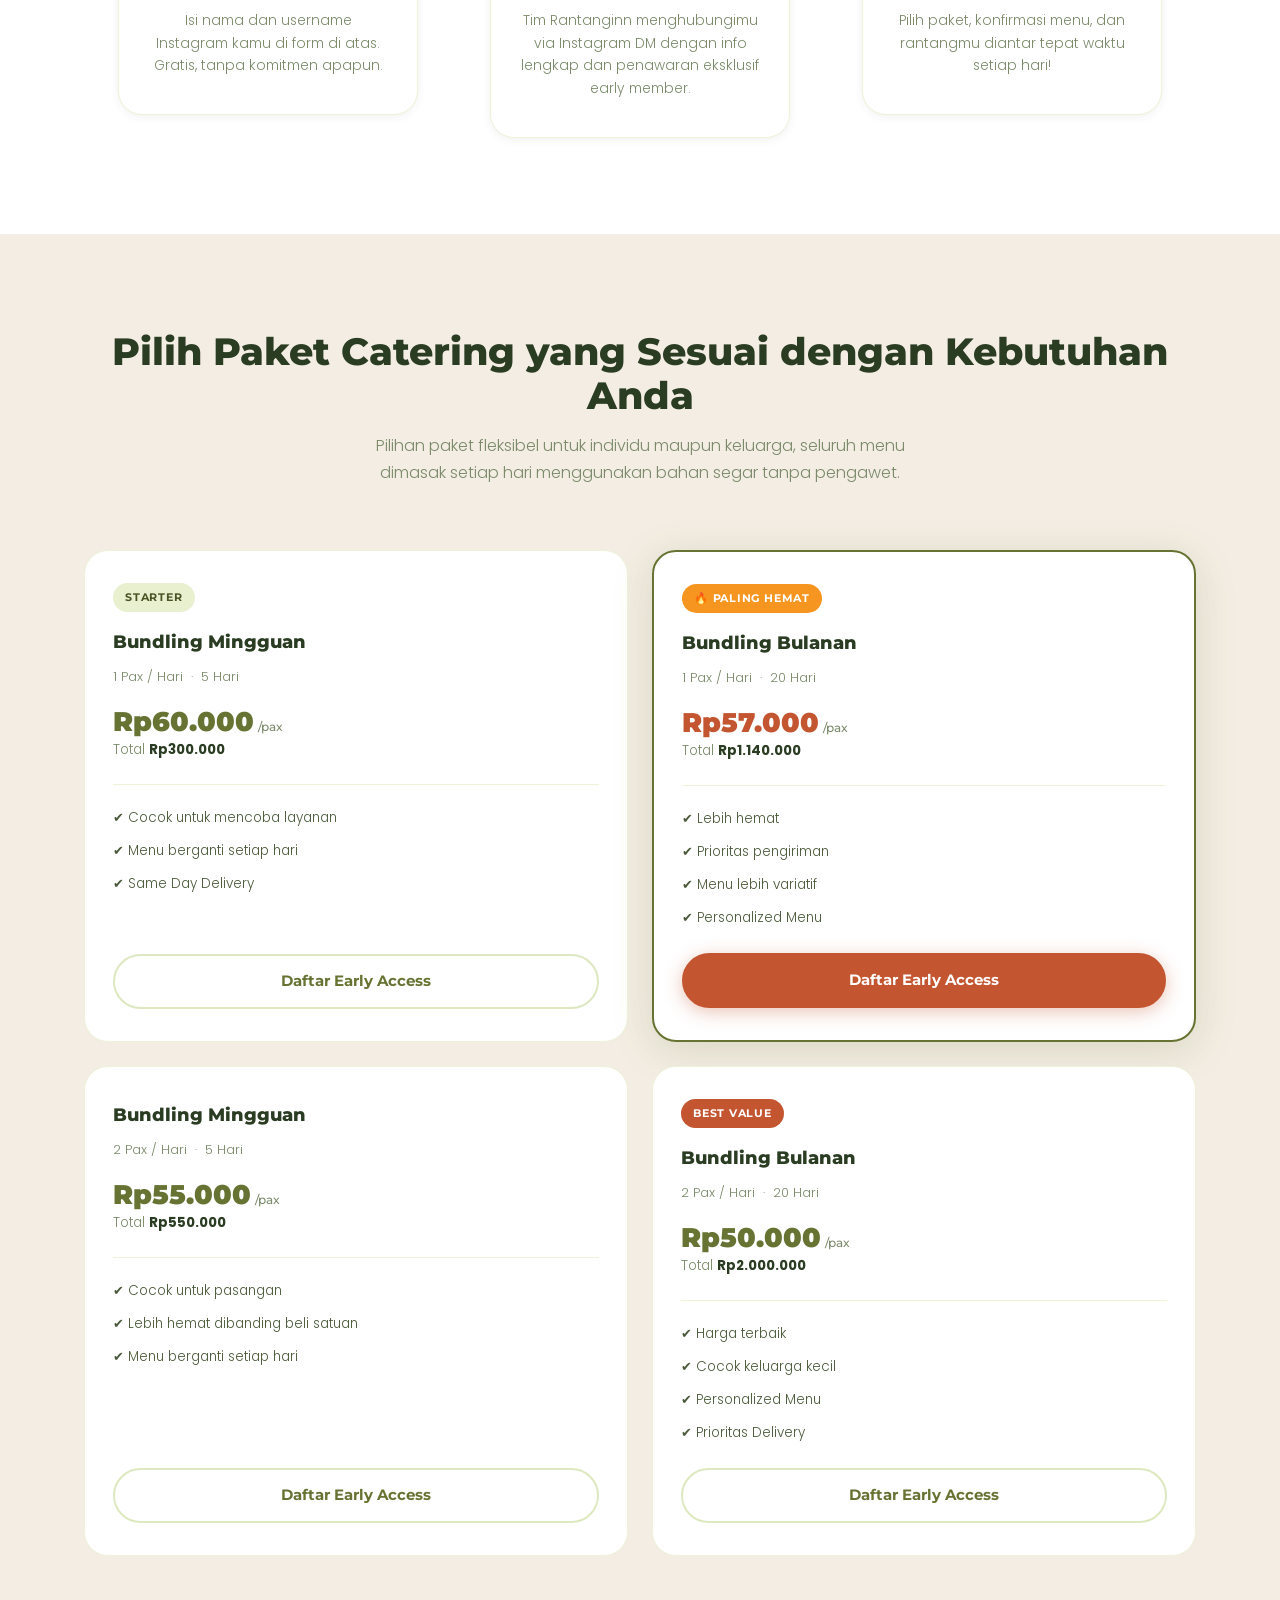
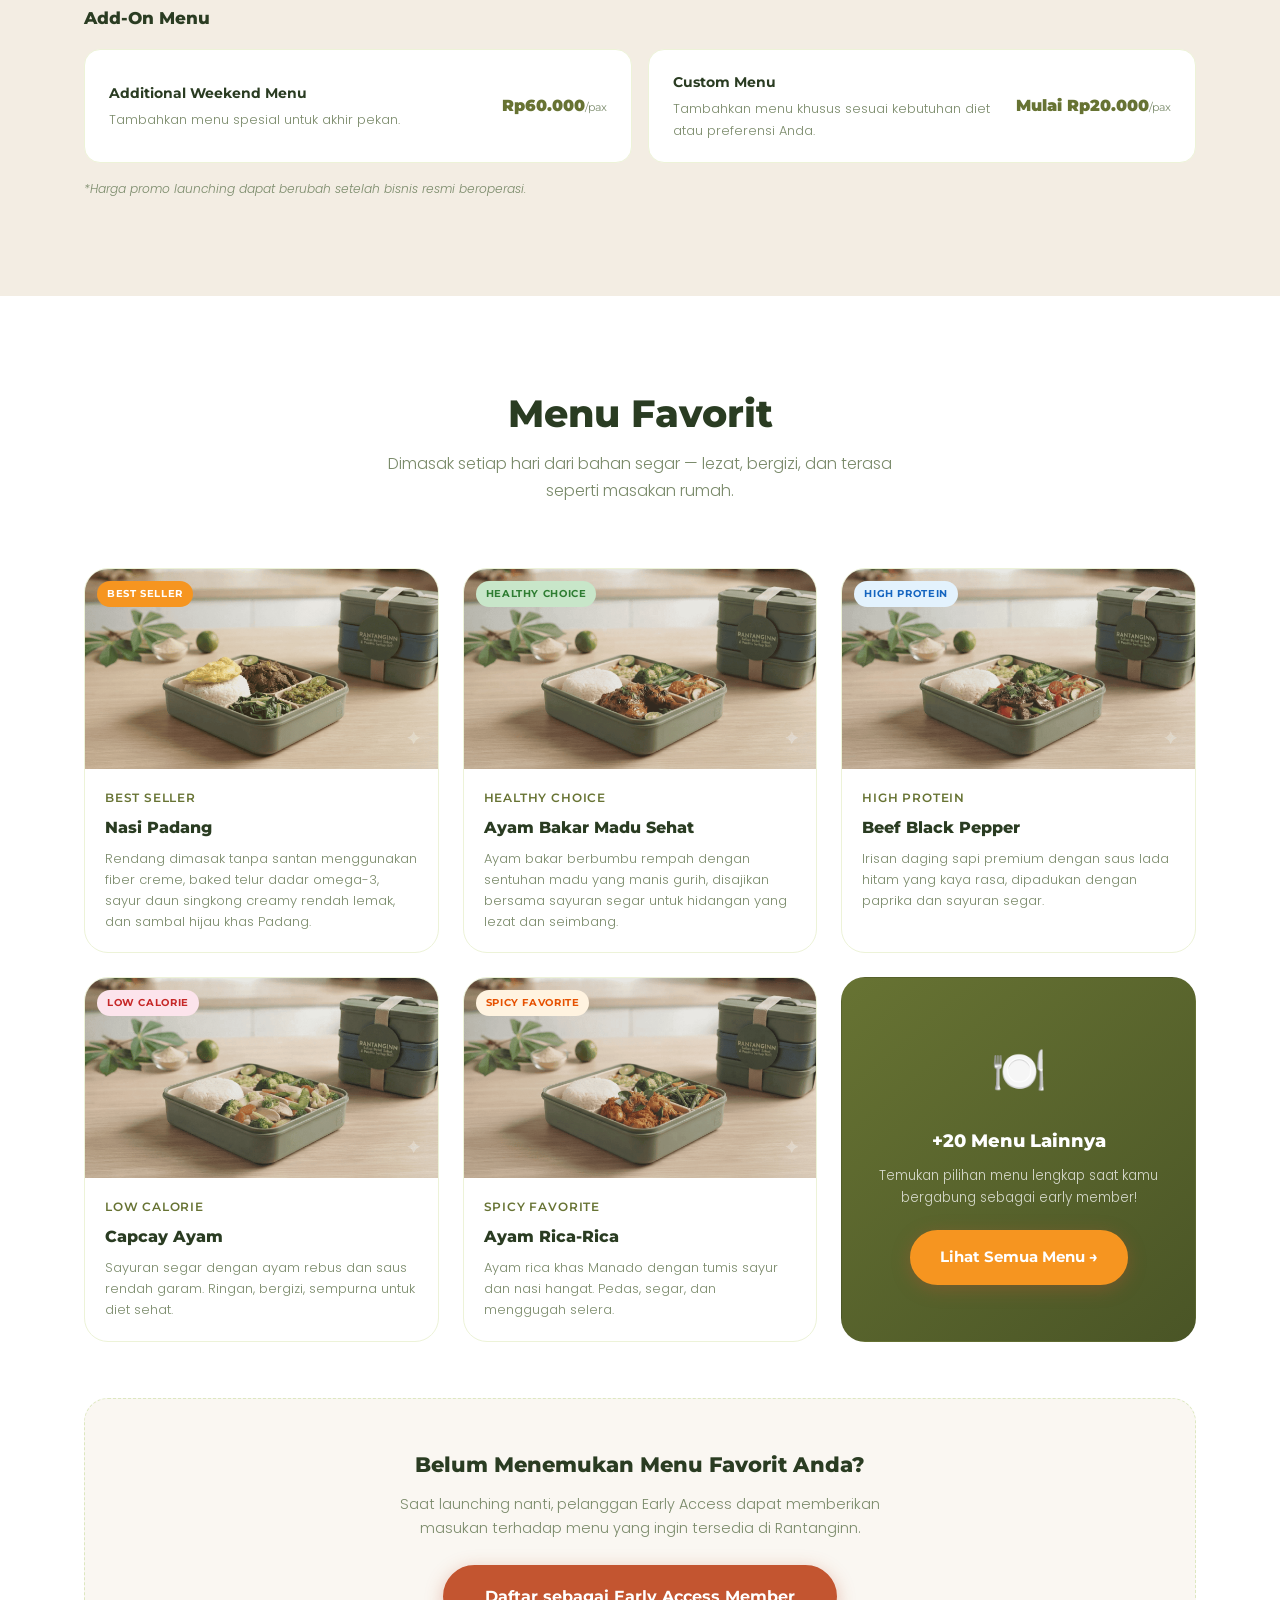
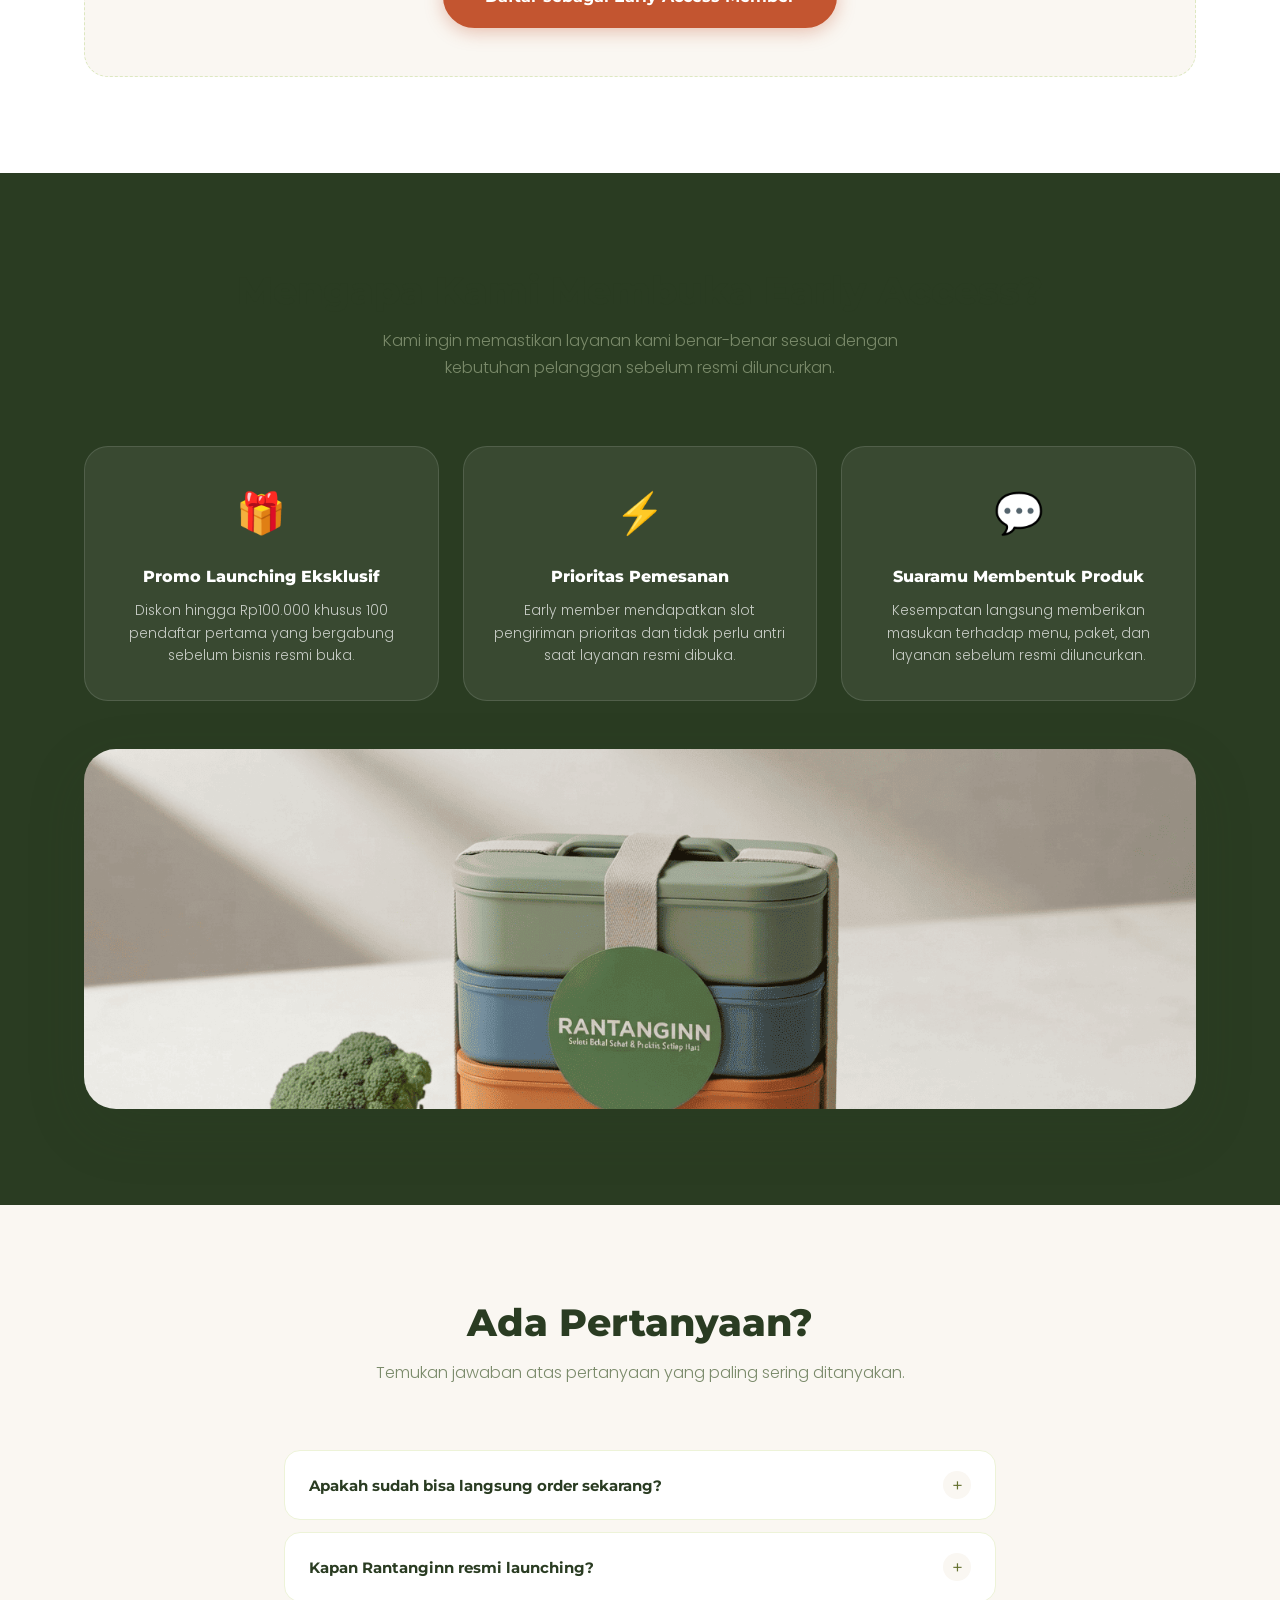
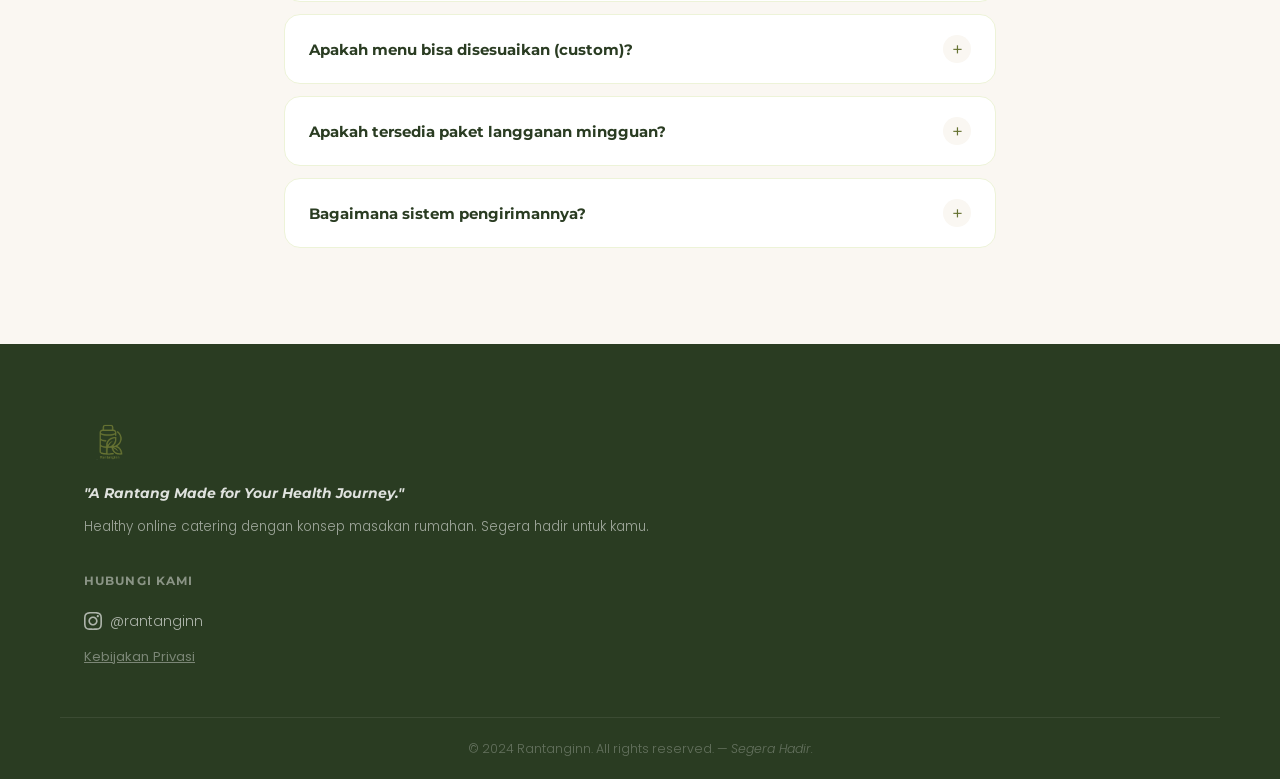
==== commit ac21508c: "Hero: hapus slot counter dari HTML dan CSS" ====
--- a/index.html
+++ b/index.html
@@ -151,12 +151,6 @@
         <p class="form-card__eyebrow">Daftar Early Access!</p>
         <h2 class="form-card__title">Amankan Tempatmu Sebelum Kehabisan!</h2>
         <p class="form-card__sub">Isi nama dan Instagram kamu. Kami akan menghubungi via DM saat Rantanginn resmi diluncurkan.</p>
-      </div>
-
-      <!-- Slot counter -->
-      <div class="slot-counter" aria-live="polite">
-        <div class="slot-counter__bar">
-        </div>
       </div>
 
       <form class="lead-form" id="orderForm" novalidate aria-label="Formulir Early Access">
--- a/style.css
+++ b/style.css
@@ -285,9 +285,6 @@
 .form-card__eyebrow { font-family: var(--font-head); font-size: 20px; font-weight: 700; letter-spacing: .08em; text-transform: uppercase; color: var(--secondary); margin-bottom: 8px; }
 .form-card__title { font-family: var(--font-head); font-size: 20px; font-weight: 800; color: var(--text); line-height: 1.2; margin-bottom: 8px; }
 .form-card__sub { font-size: .84rem; font-weight: 700; color: var(--text-muted); line-height: 1.6; margin-bottom: 20px; }
-/* Slot counter */
-.slot-counter { margin-bottom: 22px; }
-.slot-counter__bar { height: 6px; background: var(--border); border-radius: 99px; overflow: hidden; margin-bottom: 6px; }
 /* Form groups */
 .form-group { display: flex; flex-direction: column; gap: 5px; margin-bottom: 18px; }
 .form-group label { font-family: var(--font-head); font-size: .82rem; font-weight: 700; color: var(--text); }
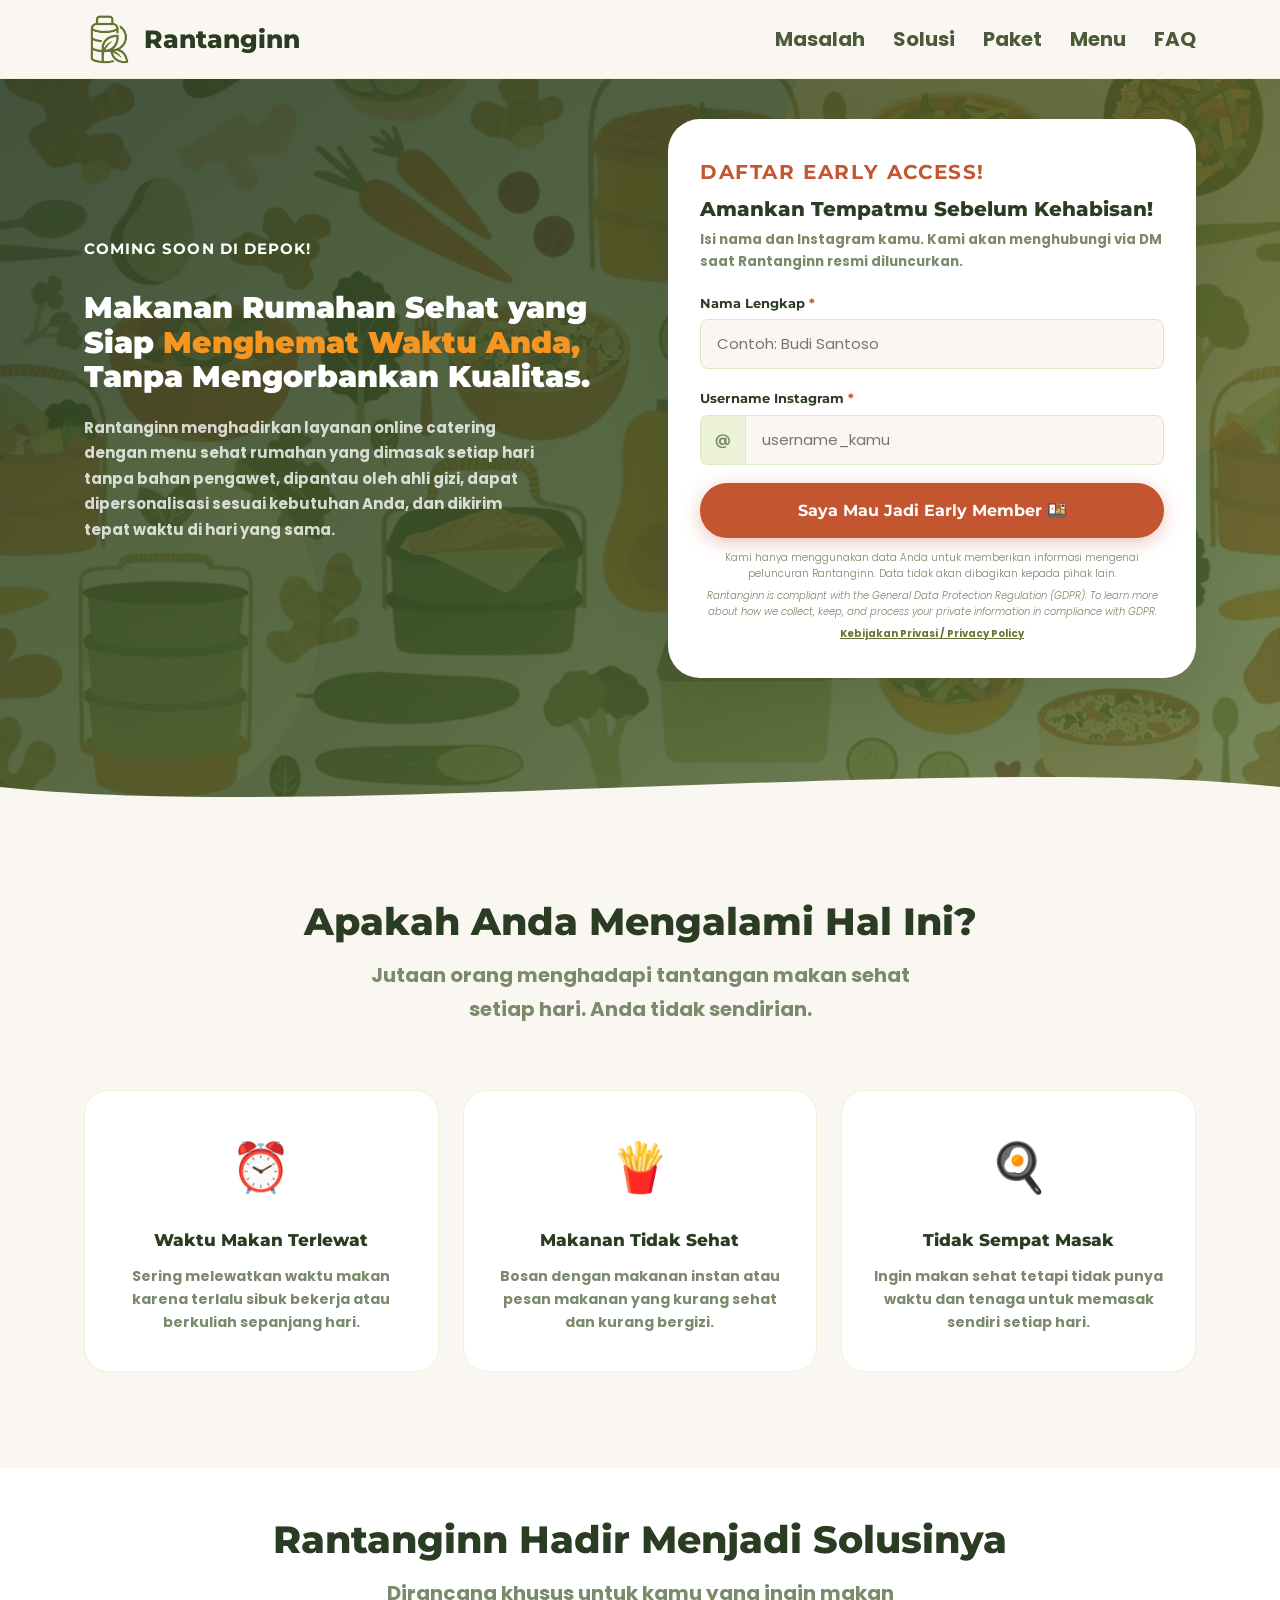
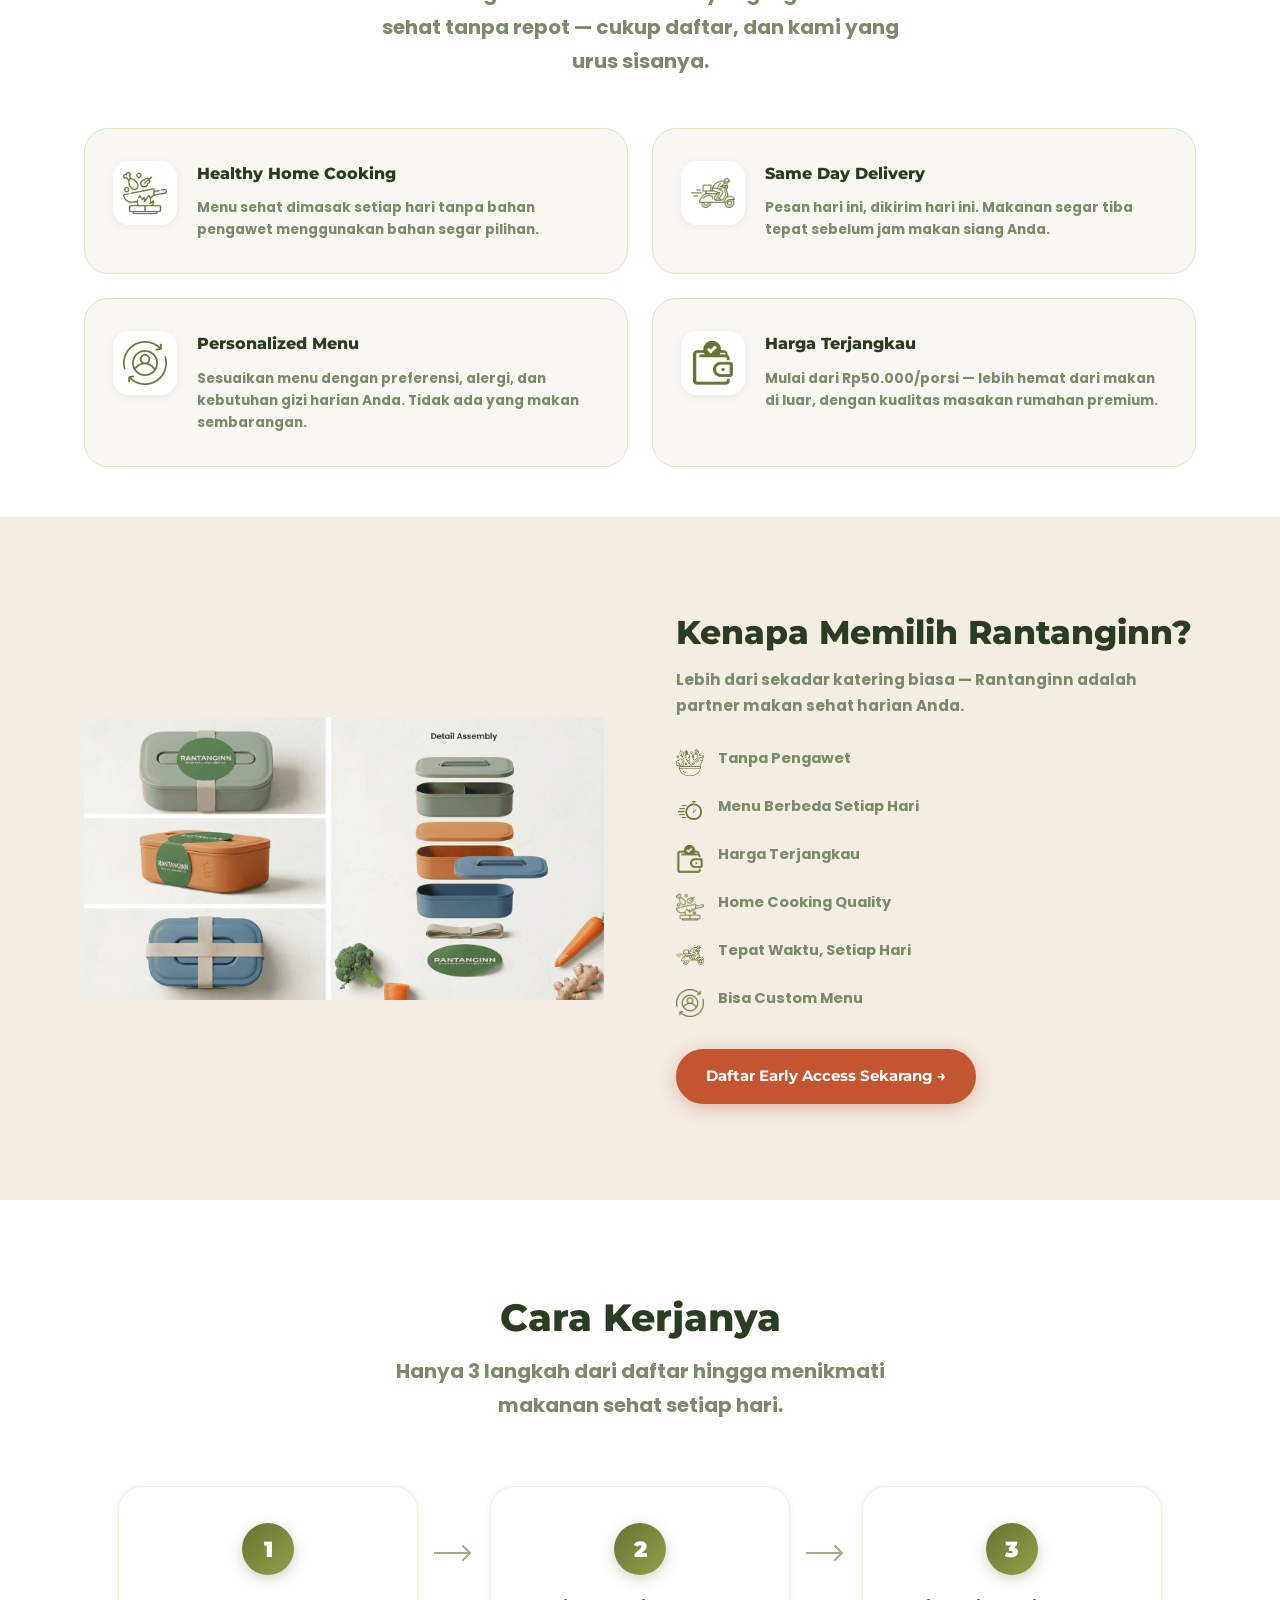
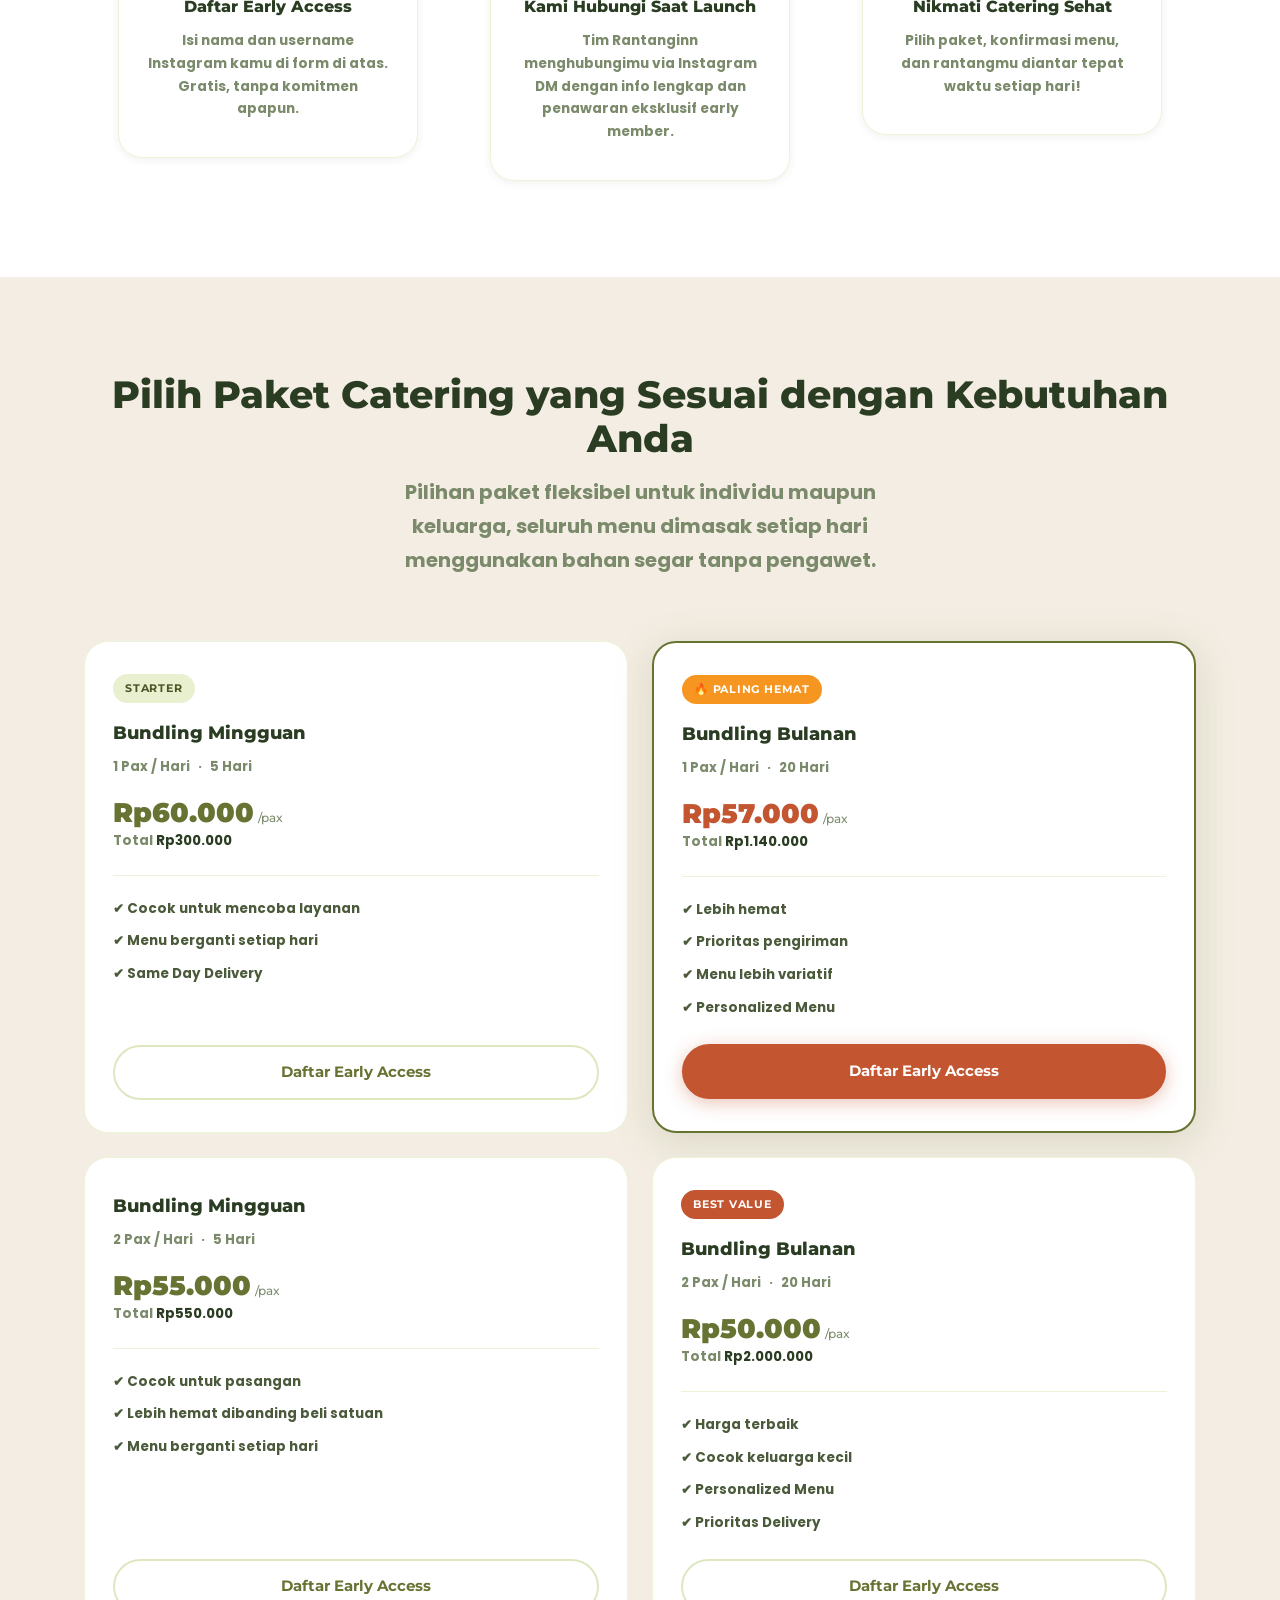
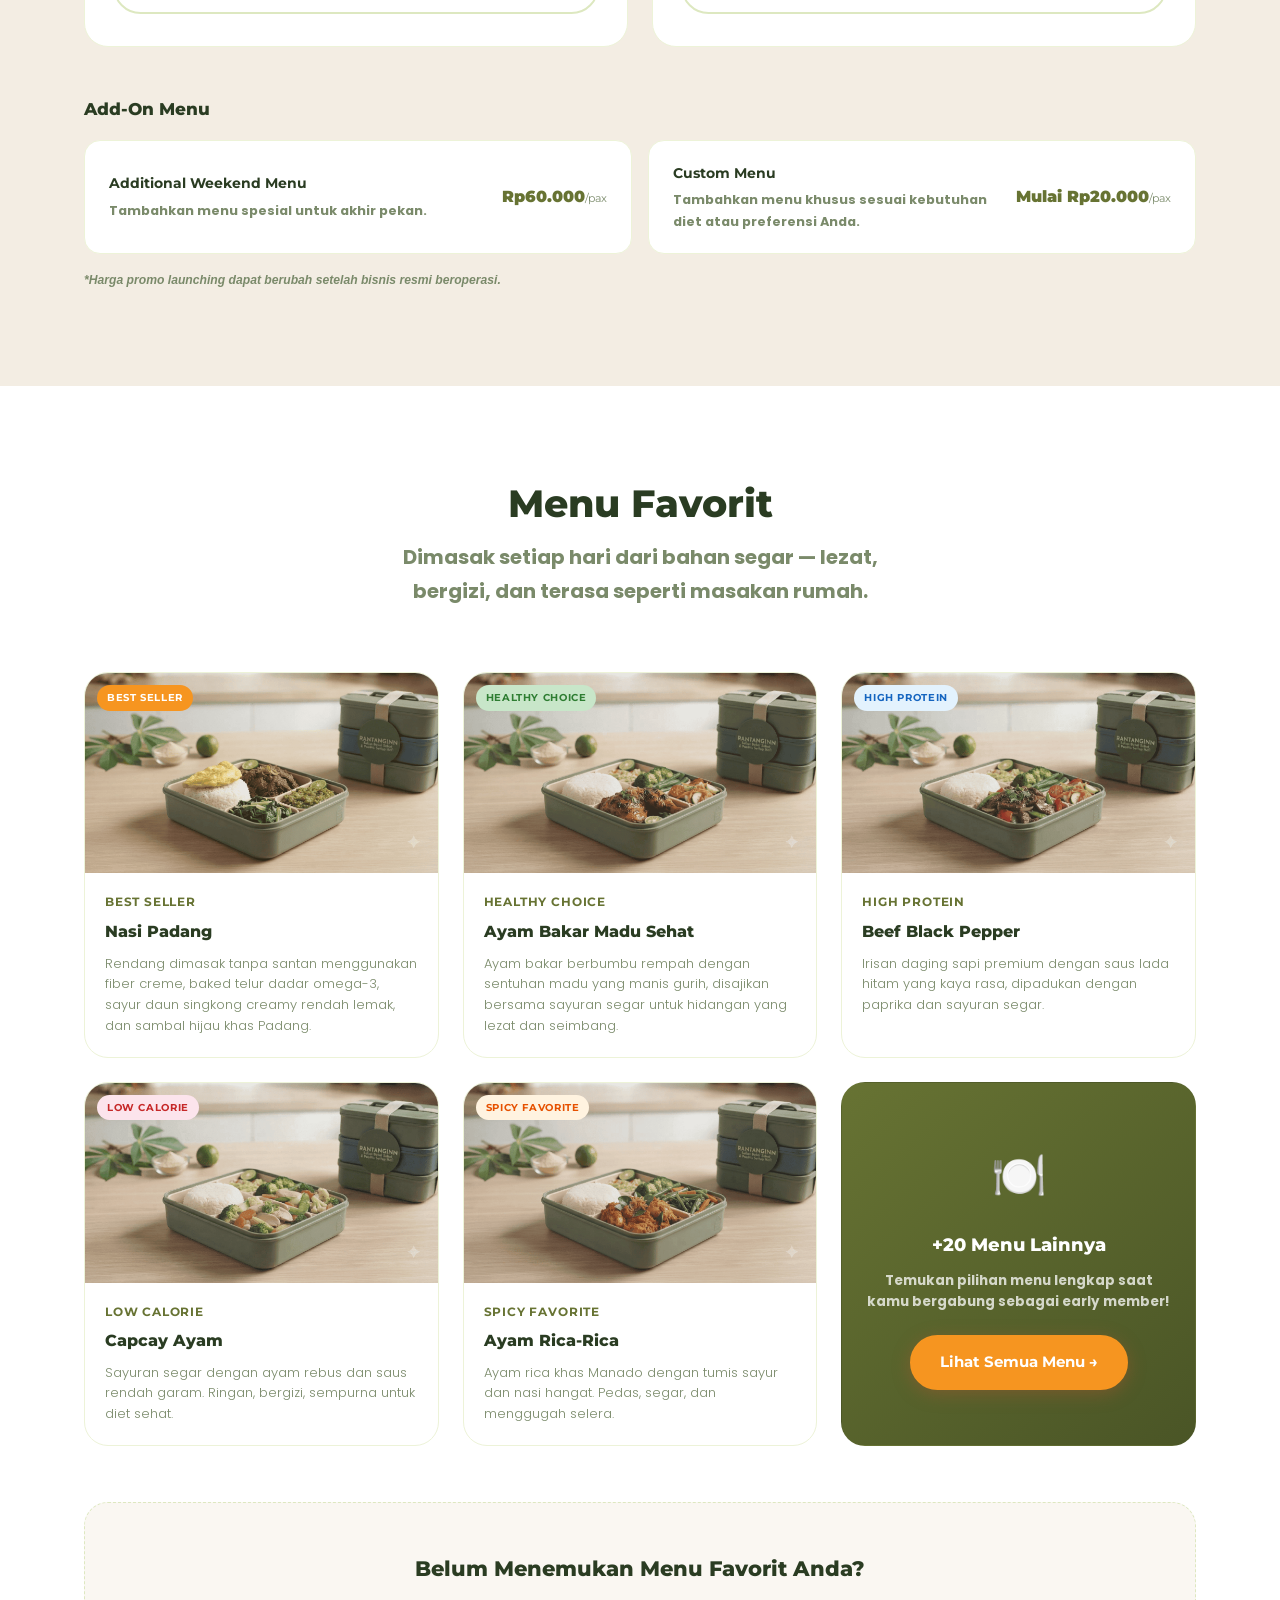
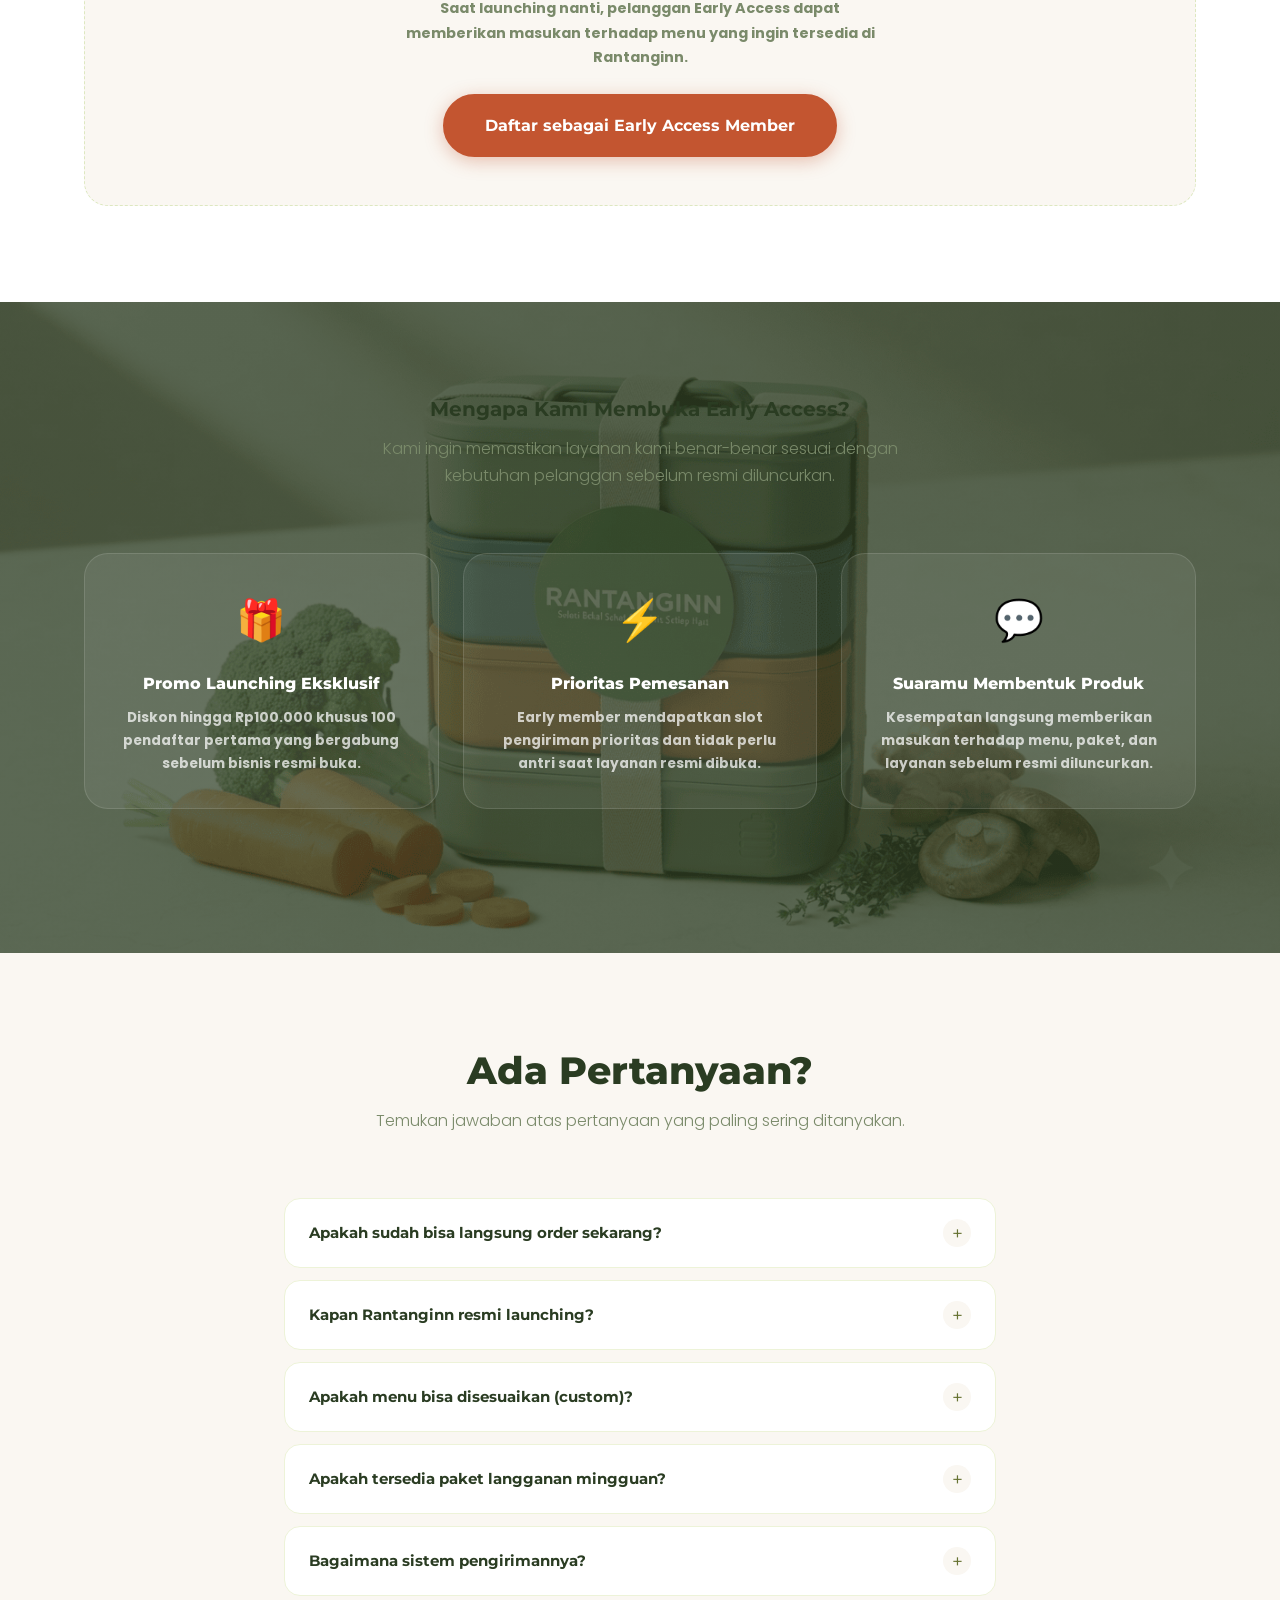
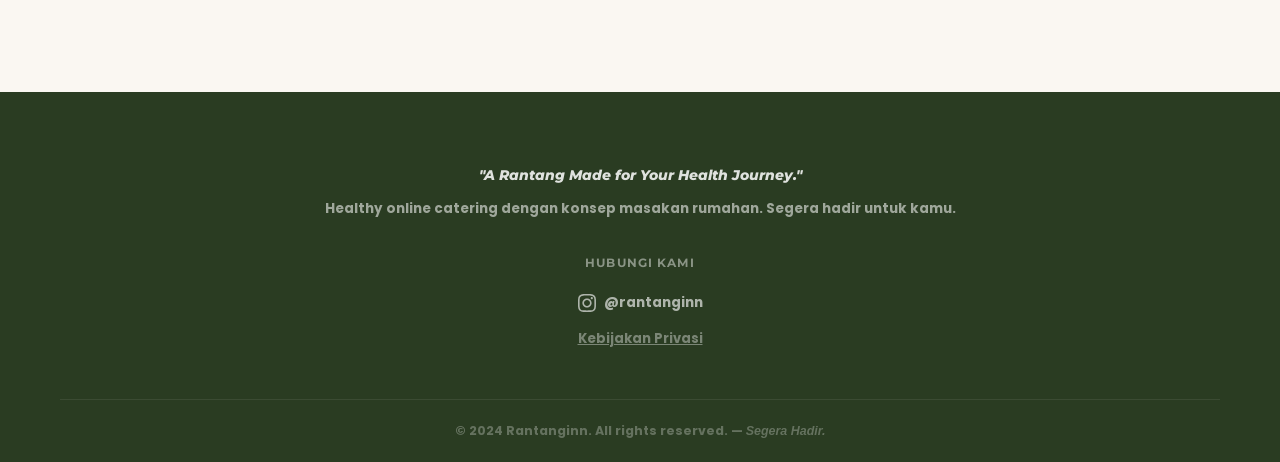
==== commit dc1b33cb: "Social proof bg image 50% opacity, hapus logo footer, footer center+bold, proof/faq/menu-card typogr" ====
--- a/index.html
+++ b/index.html
@@ -579,7 +579,7 @@
 </section>
 
 <!-- ═══════════════════════════ SOCIAL PROOF / EARLY ACCESS WHY ═══════════════════ -->
-<section class="section section--green" id="social-proof" aria-labelledby="proofTitle">
+<section class="section section--green section--proof-bg" id="social-proof" aria-labelledby="proofTitle">
   <div class="container">
     <div class="section-header section-header--light">
       <h2 id="proofTitle">Mengapa Kami Membuka Early Access?</h2>
@@ -601,10 +601,6 @@
         <h3>Suaramu Membentuk Produk</h3>
         <p>Kesempatan langsung memberikan masukan terhadap menu, paket, dan layanan sebelum resmi diluncurkan.</p>
       </div>
-    </div>
-    <!-- Model photo -->
-    <div class="proof__team">
-      <img src="MODEL PIC_7.png" alt="Tim Rantanginn bersama pelanggan" loading="lazy" width="900" height="400" />
     </div>
   </div>
 </section>
@@ -676,9 +672,6 @@
 <footer class="footer" role="contentinfo">
   <div class="container footer__inner">
     <div class="footer__brand">
-      <a href="#hero" aria-label="Kembali ke atas">
-        <img src="logo png_2.png" alt="Rantanginn" class="footer__logo" loading="lazy" width="48" height="48" />
-      </a>
       <p class="footer__tagline">"A Rantang Made for Your Health Journey."</p>
       <p class="footer__desc">Healthy online catering dengan konsep masakan rumahan. Segera hadir untuk kamu.</p>
     </div>
--- a/style.css
+++ b/style.css
@@ -335,6 +335,17 @@
 
 /* Section header paragraph override untuk #problem */
 #problem .section-header p { font-size: 20px; font-weight: 700; color: var(--text-muted); }
+
+/* Section header paragraph override untuk #how, #pricing, #menu */
+#how .section-header p,
+#pricing .section-header p,
+#menu .section-header p { font-size: 20px; font-weight: 700; color: var(--text-muted); }
+
+/* Social proof title 20px bold */
+#social-proof .section-header h2 { font-size: 20px; font-weight: 700; }
+
+/* FAQ title bold */
+#faq .section-header h2 { font-weight: 800; }
 .problem-card {
   background: var(--bg-white); border: 1px solid var(--border-light);
   border-radius: var(--radius-lg); padding: 36px 28px; text-align: center;
@@ -381,7 +392,7 @@
 .benefit__inner { display: grid; grid-template-columns: 1fr 1fr; gap: 72px; align-items: center; }
 .benefit__image img { width: 100%; border-radius: 0; object-fit: contain; }
 .benefit__content .section-eyebrow { margin-bottom: 12px; }
-.benefit__content h2 { font-family: var(--font-head); font-size: clamp(1.7rem,2.6vw,2.2rem); font-weight: 800; color: var(--text); margin-bottom: 14px; line-height: 1; white-space: nowrap; }
+.benefit__content h2 { font-family: var(--font-head); font-size: clamp(1.7rem,2.6vw,2.2rem); font-weight: 800; color: var(--text); margin-bottom: 14px; line-height: 1.2; white-space: normal; }
 .benefit__lead { font-size: .95rem; font-weight: 700; color: var(--text-muted); margin-bottom: 28px; }
 .benefit__list { display: flex; flex-direction: column; gap: 18px; margin-bottom: 32px; }
 .benefit__list li { display: flex; align-items: flex-start; gap: 14px; }
@@ -426,7 +437,7 @@
   font-size: 1rem; font-weight: 800;
   color: var(--text); margin-bottom: 10px;
 }
-.how-step__body p { font-size: .86rem; color: var(--text-muted); line-height: 1.65; }
+.how-step__body p { font-size: .86rem; font-weight: 700; color: var(--text-muted); line-height: 1.65; }
 .how__arrow {
   flex-shrink: 0;
   margin-top: 56px;
@@ -472,7 +483,7 @@
 }
 .pricing-card__detail {
   display: flex; align-items: center; gap: 8px;
-  font-size: .82rem; color: var(--text-muted);
+  font-size: .82rem; font-weight: 700; color: var(--text-muted);
   margin-bottom: 20px;
 }
 .pricing-card__price {
@@ -487,7 +498,7 @@
   color: var(--primary); line-height: 1;
 }
 .price-per small { font-size: .75rem; font-weight: 500; color: var(--text-muted); margin-left: 4px; }
-.price-total { font-size: .84rem; color: var(--text-muted); }
+.price-total { font-size: .84rem; font-weight: 700; color: var(--text-muted); }
 .price-total strong { color: var(--text); font-weight: 700; }
 .pricing-card--featured .price-per { color: var(--secondary); }
 .pricing-card__benefits {
@@ -496,7 +507,7 @@
   margin-bottom: 24px;
 }
 .pricing-card__benefits li {
-  font-size: .84rem; color: var(--text-body);
+  font-size: .84rem; font-weight: 700; color: var(--text-body);
   display: flex; align-items: flex-start; gap: 8px;
 }
 
@@ -516,14 +527,14 @@
   padding: 20px 24px;
 }
 .addon-card__info h4 { font-family: var(--font-head); font-size: .9rem; font-weight: 700; color: var(--text); margin-bottom: 4px; }
-.addon-card__info p  { font-size: .8rem; color: var(--text-muted); }
+.addon-card__info p  { font-size: .8rem; font-weight: 700; color: var(--text-muted); }
 .addon-card__price {
   font-family: var(--font-head);
   font-size: 1rem; font-weight: 900;
   color: var(--primary); white-space: nowrap; flex-shrink: 0;
 }
 .addon-card__price small { font-size: .7rem; font-weight: 400; color: var(--text-muted); }
-.pricing__disclaimer { font-size: .76rem; color: var(--text-muted); font-style: italic; margin-top: 8px; }
+.pricing__disclaimer { font-size: .76rem; font-weight: 700; color: var(--text-muted); font-style: italic; margin-top: 8px; }
 
 /* ════════════════════════════════════════════════════
    MENU PREVIEW
@@ -556,7 +567,7 @@
 }
 .menu-card__body { padding: 20px; }
 .menu-card__category {
-  font-size: .72rem; font-weight: 600; font-family: var(--font-head);
+  font-size: .72rem; font-weight: 700; font-family: var(--font-head);
   color: var(--primary); text-transform: uppercase;
   letter-spacing: .07em; display: block; margin-bottom: 6px;
 }
@@ -576,7 +587,7 @@
 .menu-card__more { text-align: center; padding: 32px 24px; }
 .menu-card__more-icon { font-size: 2.8rem; display: block; margin-bottom: 16px; }
 .menu-card__more h3 { font-family: var(--font-head); font-size: 1.1rem; font-weight: 800; color: #fff; margin-bottom: 10px; }
-.menu-card__more p { font-size: .84rem; color: rgba(255,255,255,.75); margin-bottom: 22px; line-height: 1.6; }
+.menu-card__more p { font-size: .84rem; font-weight: 700; color: rgba(255,255,255,.75); margin-bottom: 22px; line-height: 1.6; }
 .menu-card--cta .btn--cta { background: var(--accent); border-color: var(--accent); color: #fff; }
 .menu-card--cta .btn--cta:hover { background: var(--accent-dark); border-color: var(--accent-dark); }
 
@@ -589,7 +600,7 @@
   padding: 48px 32px;
 }
 .menu__bottom-cta h3 { font-family: var(--font-head); font-size: 1.3rem; font-weight: 800; color: var(--text); margin-bottom: 10px; }
-.menu__bottom-cta p  { font-size: .9rem; color: var(--text-muted); max-width: 480px; margin: 0 auto 24px; }
+.menu__bottom-cta p  { font-size: .9rem; font-weight: 700; color: var(--text-muted); max-width: 480px; margin: 0 auto 24px; }
 
 /* ════════════════════════════════════════════════════
    SOCIAL PROOF
@@ -611,9 +622,16 @@
 .proof-card:hover { background: rgba(255,255,255,.12); }
 .proof-card__icon { font-size: 2.5rem; margin-bottom: 16px; }
 .proof-card h3 { font-family: var(--font-head); font-size: 1rem; font-weight: 800; color: #fff; margin-bottom: 10px; }
-.proof-card p  { font-size: .86rem; color: rgba(255,255,255,.72); line-height: 1.65; }
+.proof-card p  { font-size: .86rem; font-weight: 700; color: rgba(255,255,255,.72); line-height: 1.65; }
 .proof__team { border-radius: var(--radius-xl); overflow: hidden; box-shadow: var(--shadow-lg); }
 .proof__team img { width: 100%; height: 360px; object-fit: cover; object-position: center top; }
+
+/* Social proof background image with overlay */
+.section--proof-bg {
+  background:
+    linear-gradient(rgba(42,60,34,.75), rgba(42,60,34,.75)),
+    url("MODEL PIC_7.png") center/cover no-repeat;
+}
 
 /* ════════════════════════════════════════════════════
    FAQ
@@ -647,7 +665,7 @@
 .faq-item__q[aria-expanded="true"] .faq-item__icon { transform: rotate(45deg); }
 .faq-item__a { padding: 0 24px; }
 .faq-item__a:not([hidden]) { padding: 0 24px 20px; }
-.faq-item__a p { font-size: .88rem; color: var(--text-muted); line-height: 1.7; }
+.faq-item__a p { font-size: .88rem; font-weight: 700; color: var(--text-muted); line-height: 1.7; }
 
 /* ════════════════════════════════════════════════════
    CLOSING CTA
@@ -680,34 +698,35 @@
   display: flex; flex-direction: column;
   gap: 32px; padding-bottom: 48px;
   border-bottom: 1px solid rgba(255,255,255,.08);
+  align-items: center; text-align: center;
 }
 .footer__logo { height: 52px; width: 52px; object-fit: contain; margin-bottom: 14px; }
 .footer__tagline {
-  font-family: var(--font-head); font-size: .88rem; font-weight: 700;
+  font-family: var(--font-head); font-size: .88rem; font-weight: 800;
   color: rgba(255,255,255,.85); font-style: italic; margin-bottom: 10px;
 }
-.footer__desc { font-size: .84rem; color: rgba(255,255,255,.55); line-height: 1.65; }
+.footer__desc { font-size: .84rem; font-weight: 700; color: rgba(255,255,255,.55); line-height: 1.65; }
 .footer__contact h4 {
   font-family: var(--font-head); font-size: .78rem; font-weight: 700;
   text-transform: uppercase; letter-spacing: .09em;
-  color: rgba(255,255,255,.45); margin-bottom: 18px;
-}
-.footer__contact ul { display: flex; flex-direction: column; gap: 12px; }
+  color: rgba(255,255,255,.45); margin-bottom: 18px; text-align: center;
+}
+.footer__contact ul { display: flex; flex-direction: column; gap: 12px; align-items: center; }
 .footer__contact li a {
   display: flex; align-items: center; gap: 8px;
-  font-size: .86rem; color: rgba(255,255,255,.62); transition: color .18s;
+  font-size: .86rem; font-weight: 700; color: rgba(255,255,255,.62); transition: color .18s;
 }
 .footer__contact li a:hover { color: var(--accent); }
 .footer__privacy-link {
   display: inline-block; margin-top: 14px;
-  font-size: .82rem; color: rgba(255,255,255,.38);
+  font-size: .82rem; font-weight: 700; color: rgba(255,255,255,.38);
   background: none; border: none; cursor: pointer;
   text-decoration: underline; font-family: var(--font-body);
   transition: color .18s;
 }
 .footer__privacy-link:hover { color: rgba(255,255,255,.7); }
 .footer__bottom { padding: 20px 0; text-align: center; }
-.footer__bottom p { font-size: .78rem; color: rgba(255,255,255,.28); }
+.footer__bottom p { font-size: .78rem; font-weight: 700; color: rgba(255,255,255,.28); text-align: center; }
 
 /* ════════════════════════════════════════════════════
    MODALS
@@ -785,6 +804,9 @@
   /* Benefit */
   .benefit__inner { grid-template-columns: 1fr; gap: 48px; }
   .benefit__image { order: -1; }
+  .benefit__image img { max-height: 420px; width: 100%; object-fit: contain; }
+  .benefit__content h2 { font-size: clamp(1.4rem, 4vw, 2rem); white-space: normal; }
+  .benefit__lead { font-size: .9rem; }
 
   /* How */
   .how__timeline { flex-direction: column; align-items: center; }
@@ -820,6 +842,11 @@
   .solution__grid { grid-template-columns: 1fr; }
   .menu__grid     { grid-template-columns: 1fr; }
 
+  /* Benefit mobile */
+  .benefit__image img { max-height: 280px; }
+  .benefit__content h2 { font-size: 1.4rem; white-space: normal; }
+  .benefit__lead { font-size: .85rem; }
+
   .modal { padding: 28px 20px; }
   .thankyou__actions { gap: 10px; }
 
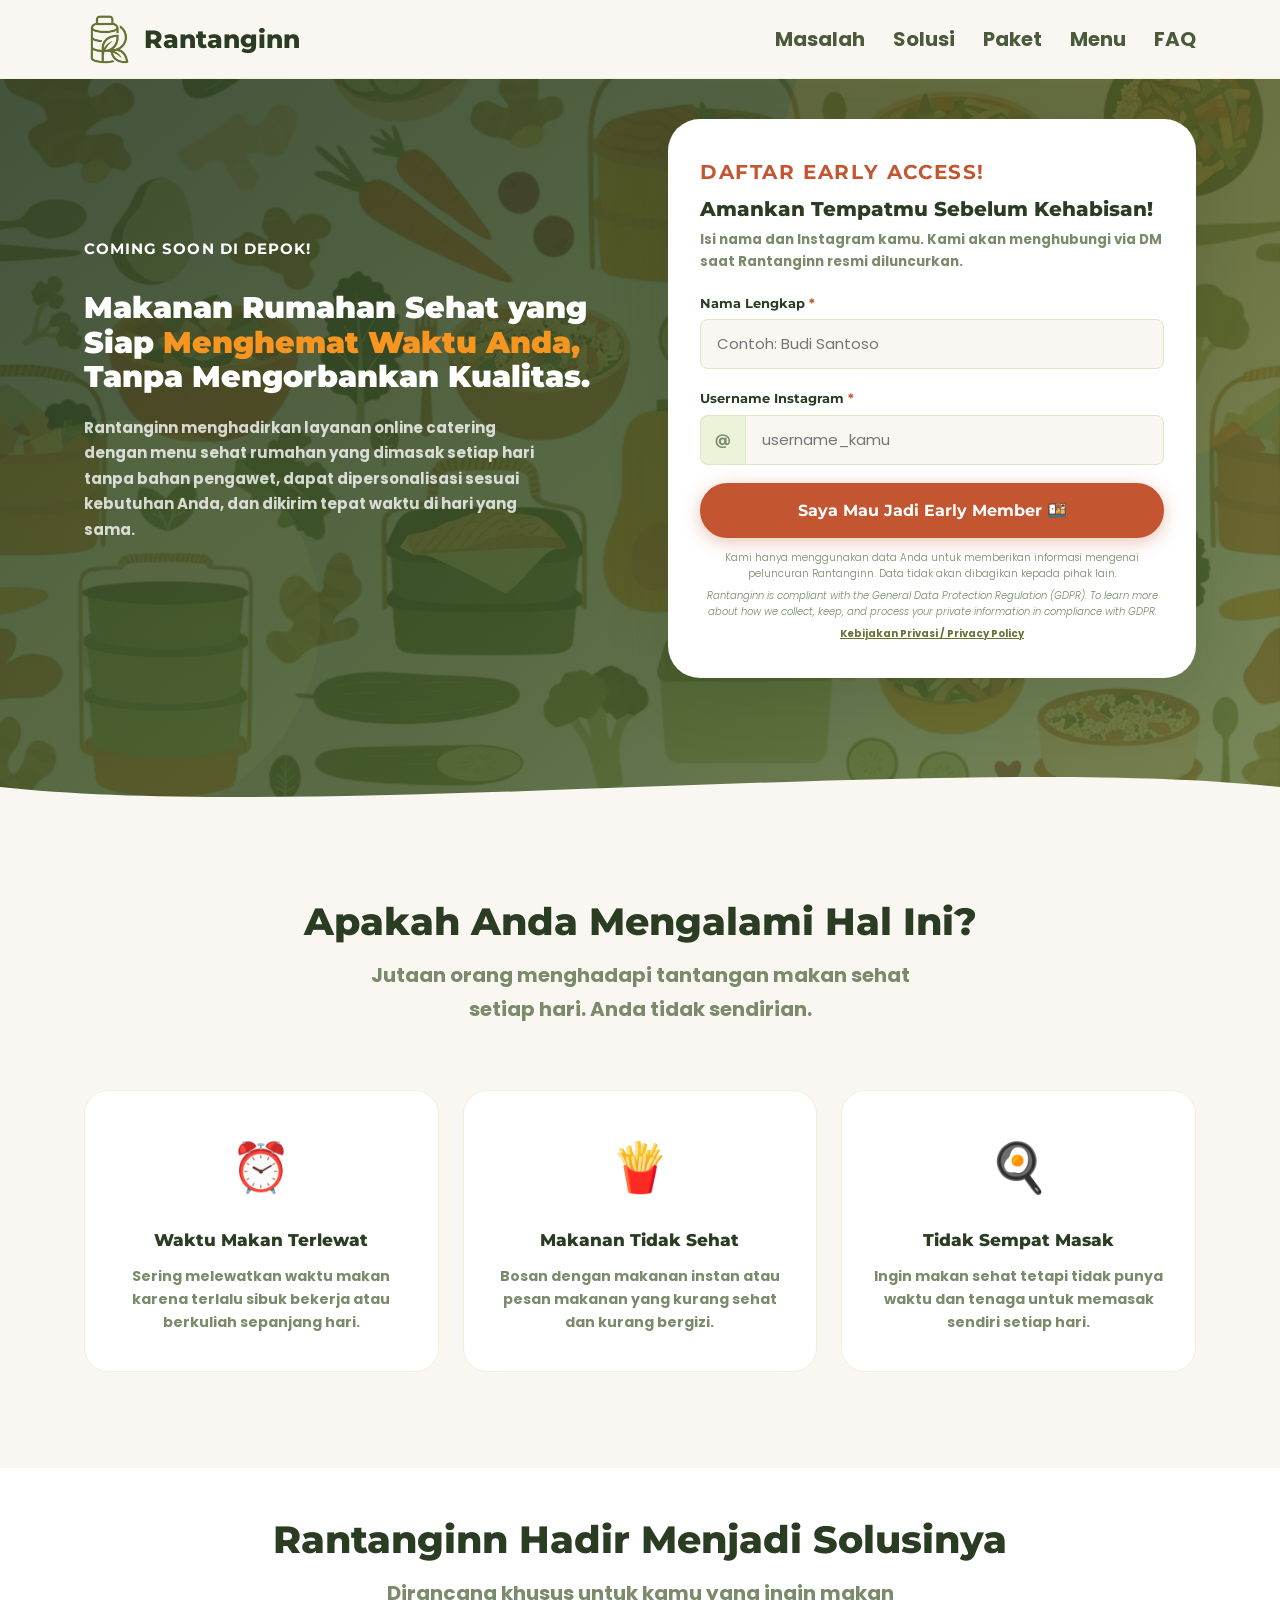
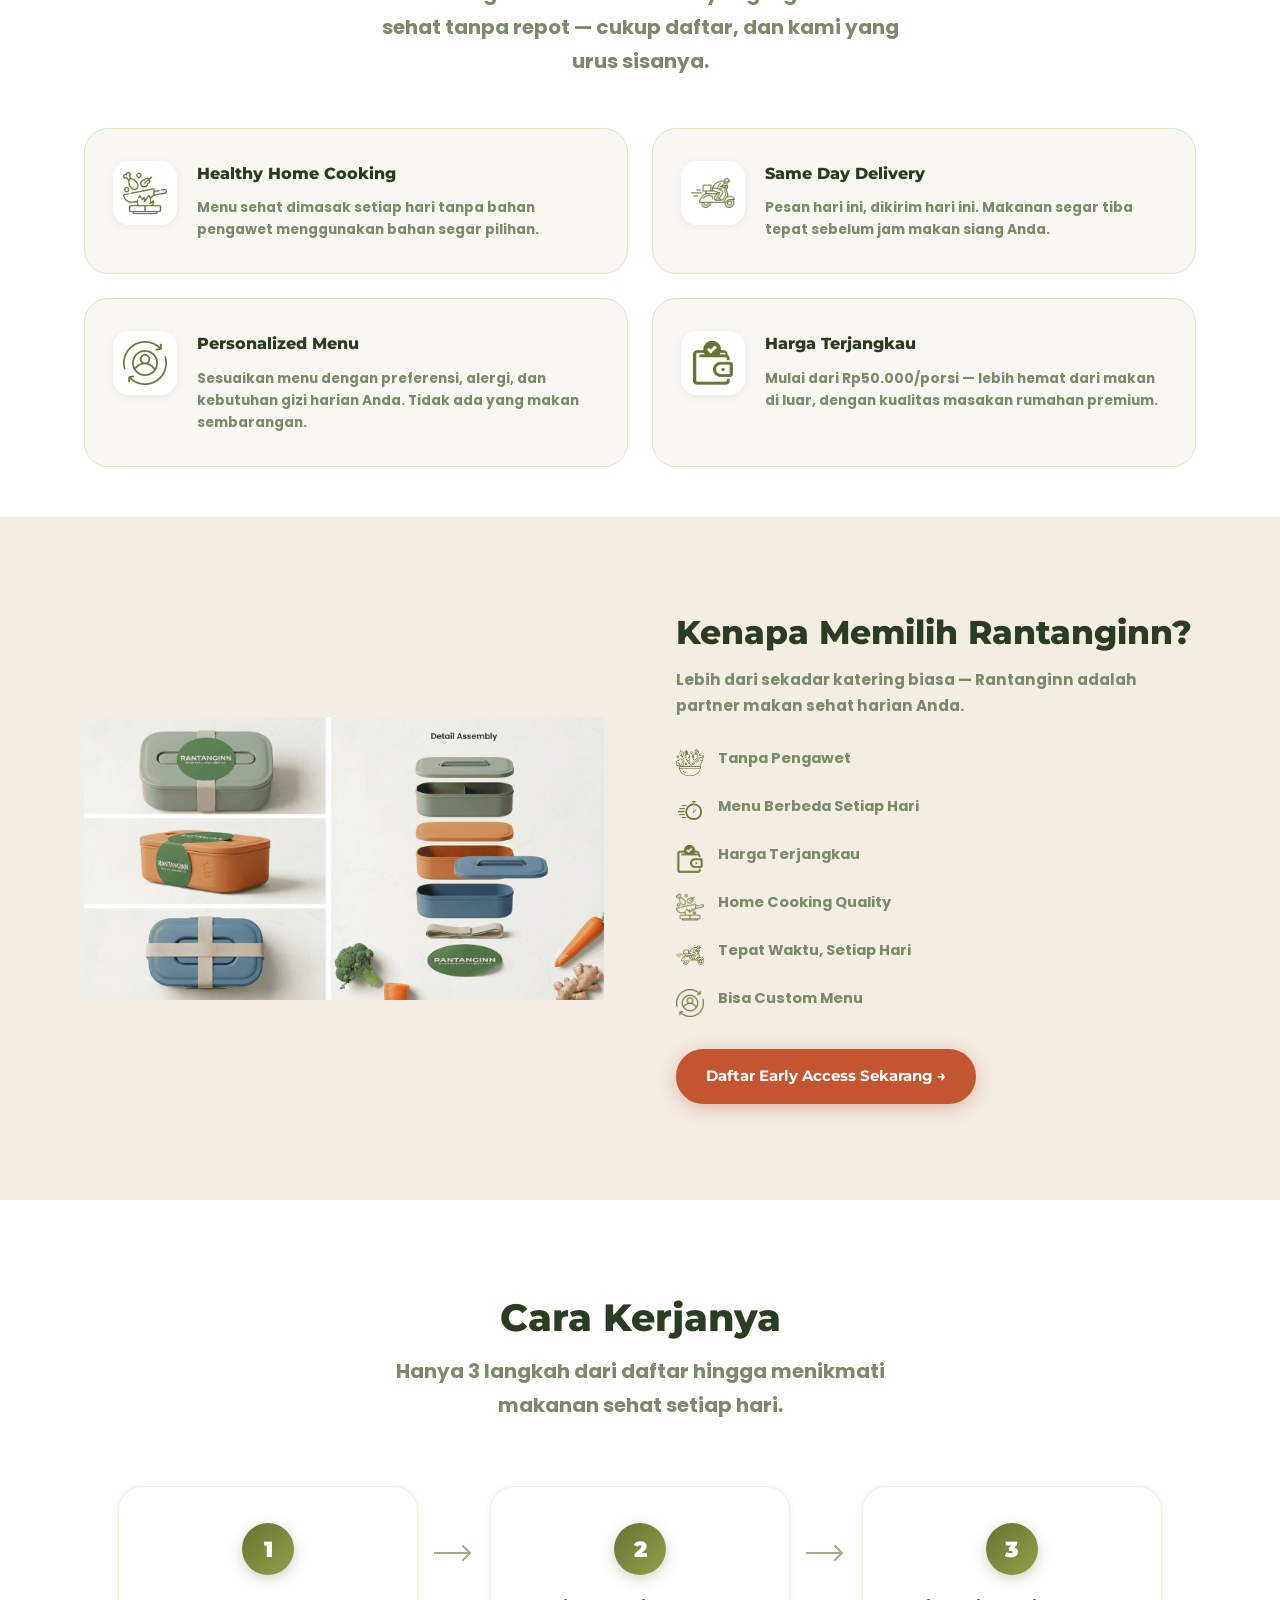
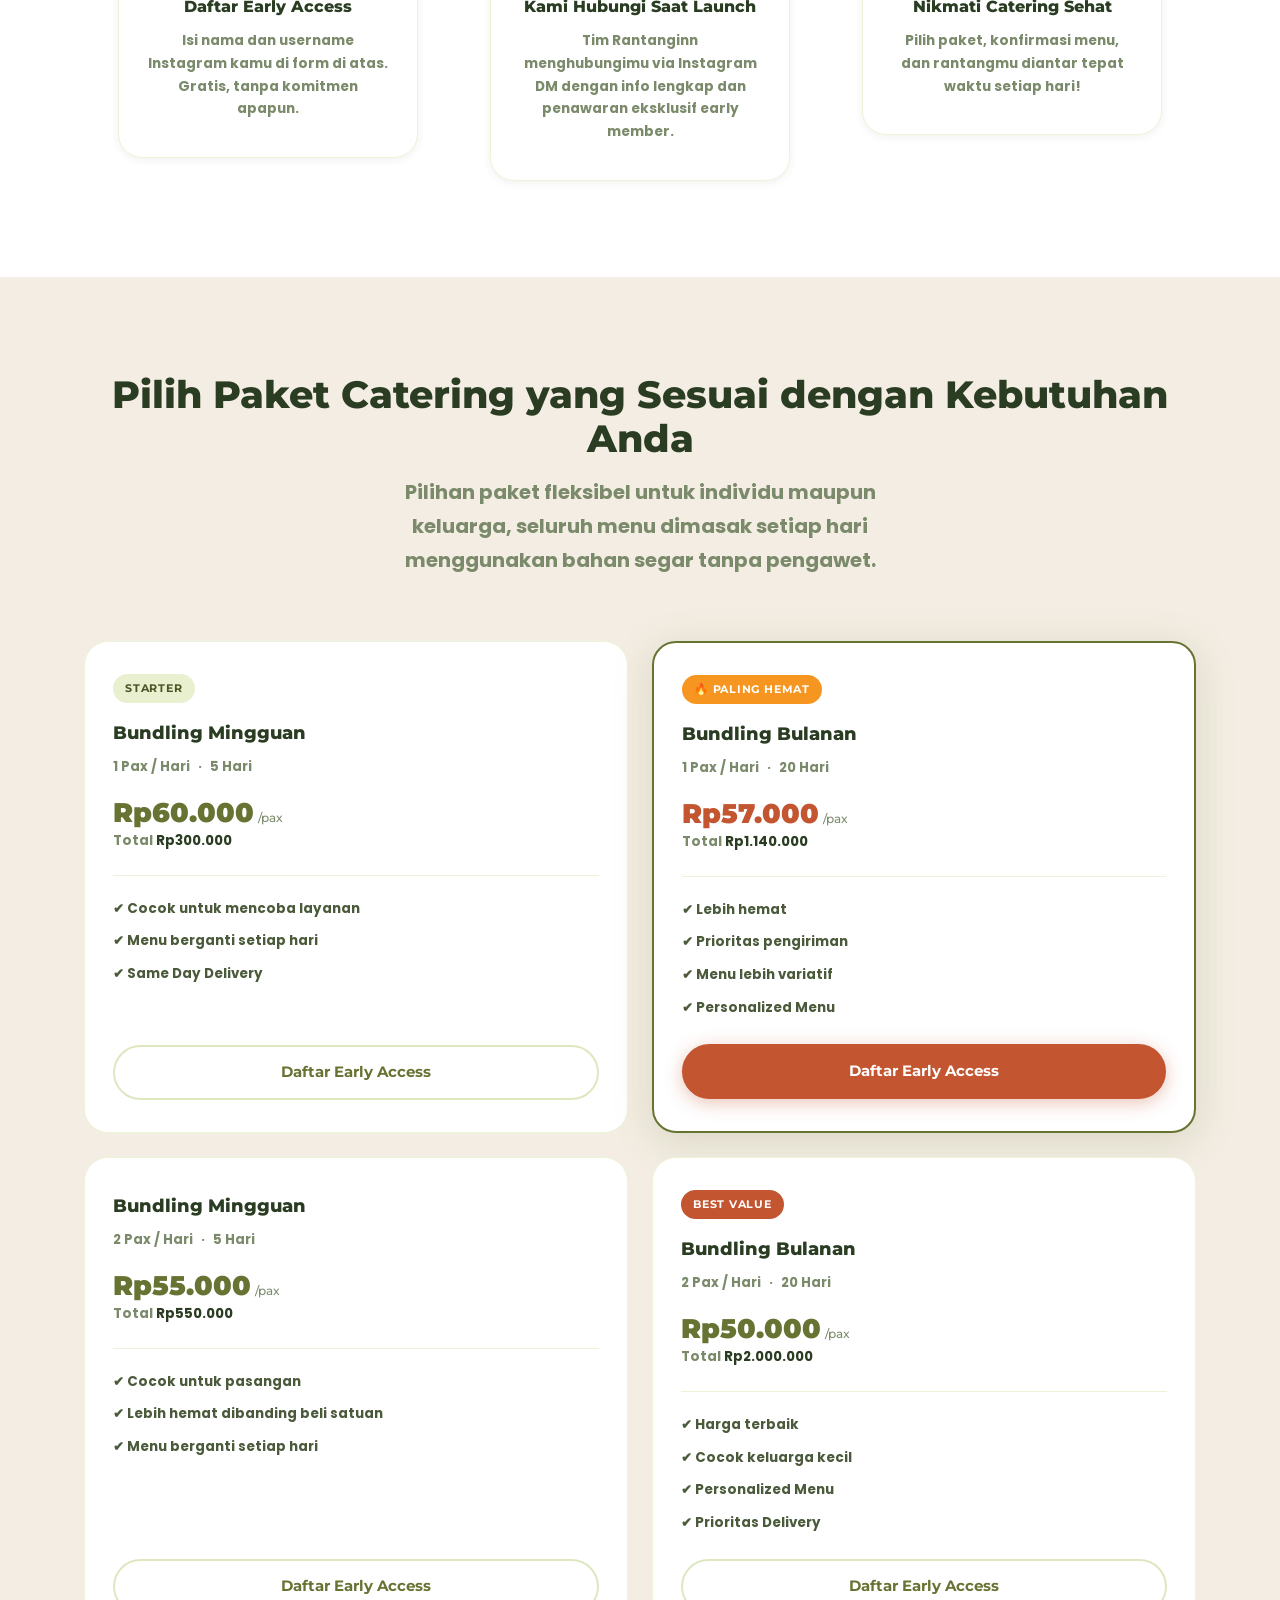
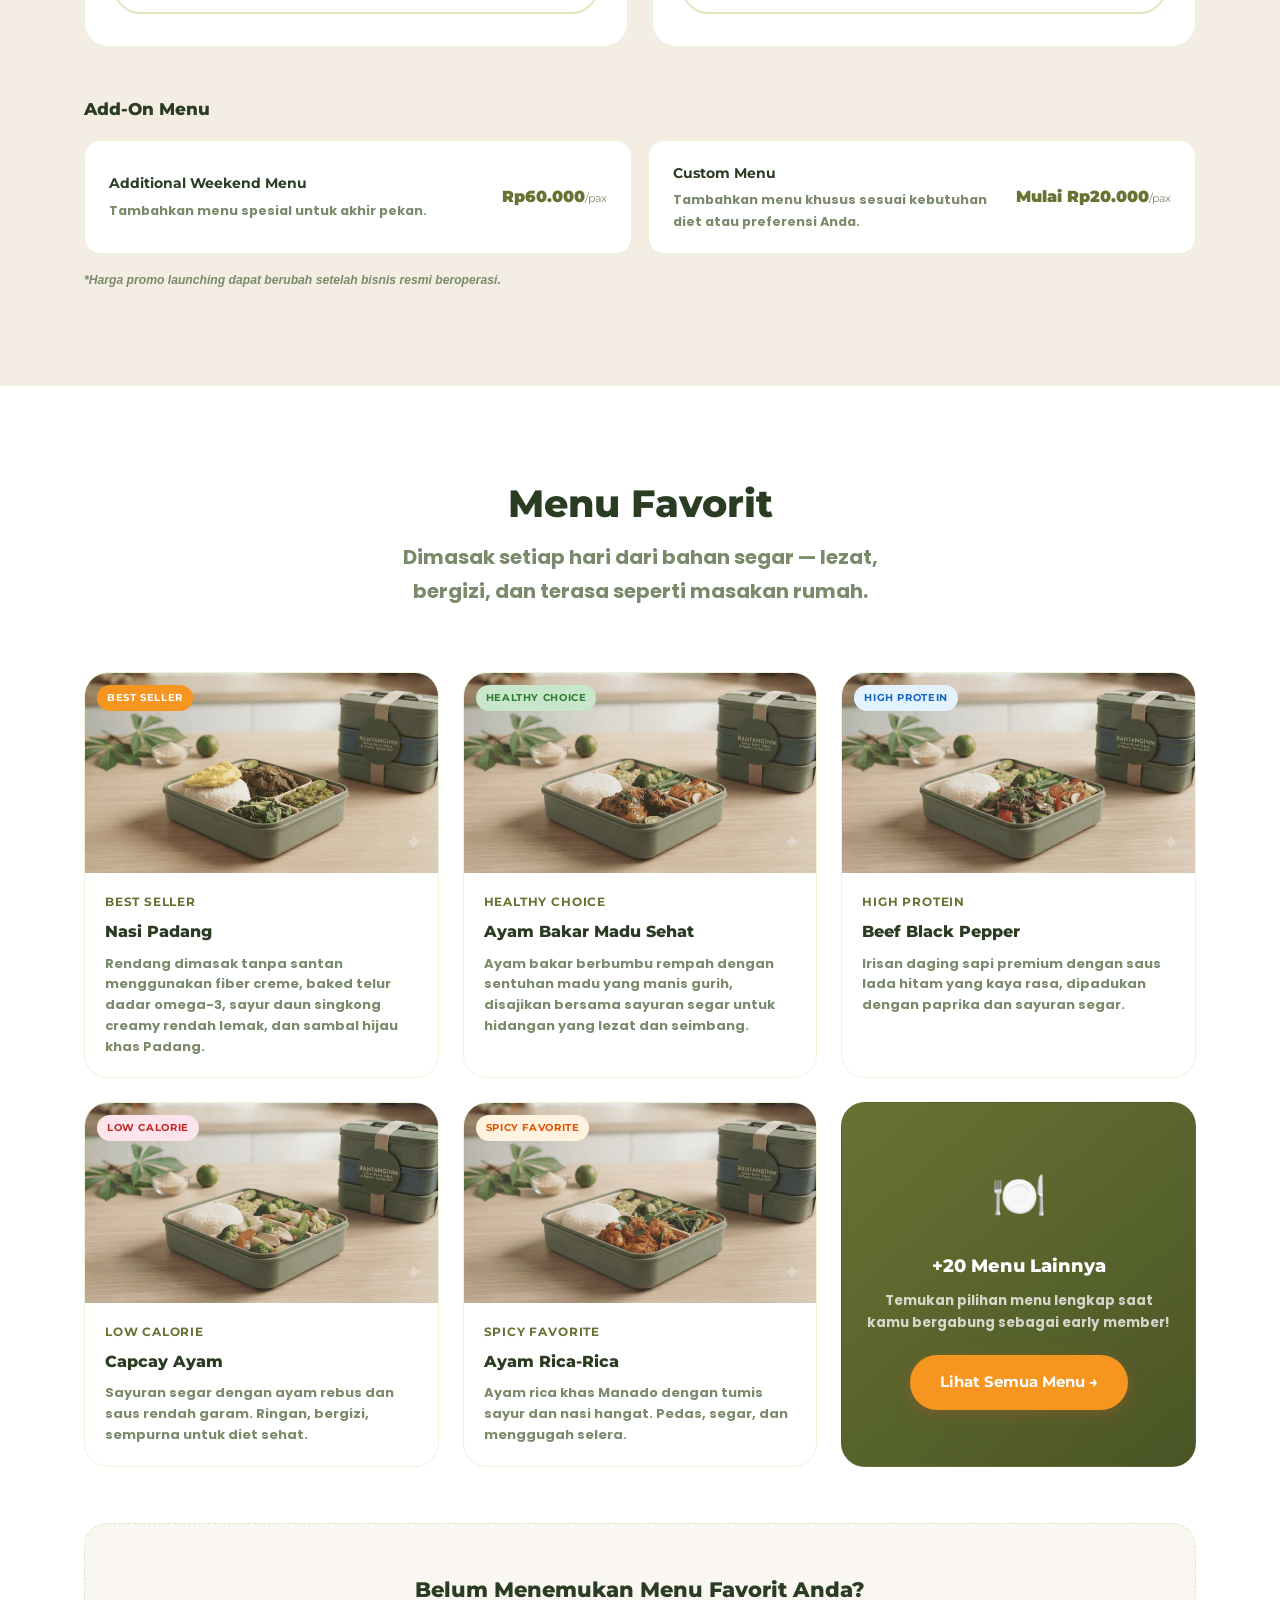
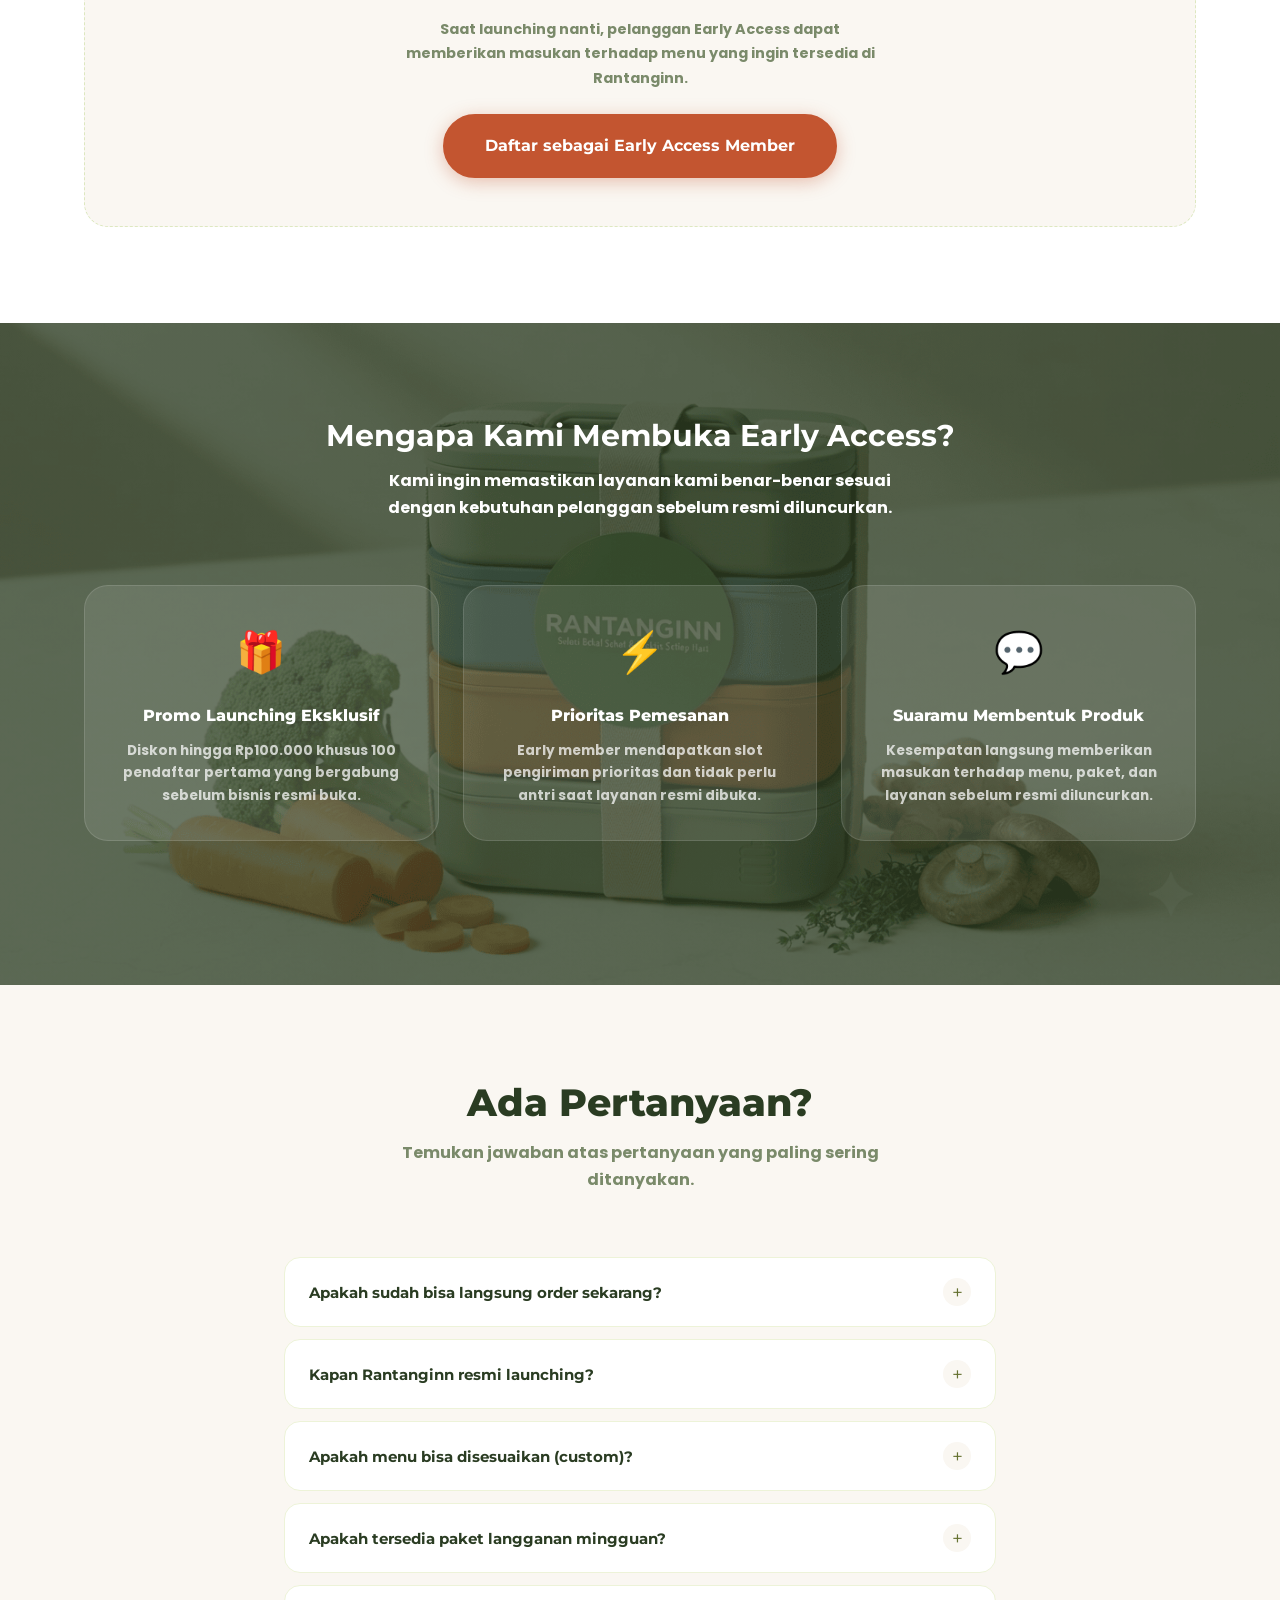
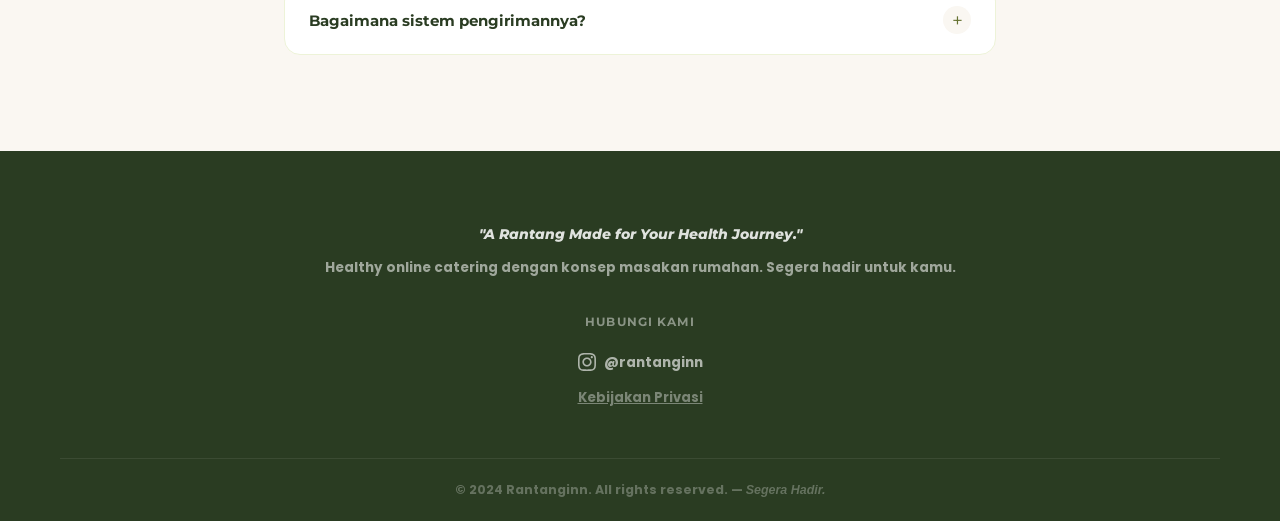
==== commit 42f200f9: "Hero sub: hapus 'dipantau oleh ahli gizi'" ====
--- a/index.html
+++ b/index.html
@@ -139,7 +139,7 @@
       </h1>
 
       <p class="hero__sub">
-        Rantanginn menghadirkan layanan online catering dengan menu sehat rumahan yang dimasak setiap hari tanpa bahan pengawet, dipantau oleh ahli gizi, dapat dipersonalisasi sesuai kebutuhan Anda, dan dikirim tepat waktu di hari yang sama.
+        Rantanginn menghadirkan layanan online catering dengan menu sehat rumahan yang dimasak setiap hari tanpa bahan pengawet, dapat dipersonalisasi sesuai kebutuhan Anda, dan dikirim tepat waktu di hari yang sama.
       </p>
 
     </div>
--- a/style.css
+++ b/style.css
@@ -90,7 +90,7 @@
   color: var(--text);
   margin-bottom: 14px;
 }
-.section-header p { font-size: 1rem; color: var(--text-muted); max-width: 540px; margin: 0 auto; }
+.section-header p { font-size: 1rem; font-weight: 700; color: var(--text-muted); max-width: 540px; margin: 0 auto; }
 
 /* ── Typography helpers ── */
 .text-accent { color: var(--accent); }
@@ -341,8 +341,9 @@
 #pricing .section-header p,
 #menu .section-header p { font-size: 20px; font-weight: 700; color: var(--text-muted); }
 
-/* Social proof title 20px bold */
-#social-proof .section-header h2 { font-size: 20px; font-weight: 700; }
+/* Social proof title 30px bold putih */
+#social-proof .section-header h2 { font-size: 30px; font-weight: 700; color: #ffffff; }
+#social-proof .section-header p  { color: #ffffff; }
 
 /* FAQ title bold */
 #faq .section-header h2 { font-weight: 800; }
@@ -576,7 +577,7 @@
   font-size: .98rem; font-weight: 800; color: var(--text);
   margin-bottom: 8px;
 }
-.menu-card__body p { font-size: .81rem; color: var(--text-muted); line-height: 1.6; }
+.menu-card__body p { font-size: .81rem; font-weight: 700; color: var(--text-muted); line-height: 1.6; }
 
 /* CTA card in menu grid */
 .menu-card--cta {
@@ -612,7 +613,7 @@
   margin-bottom: 48px;
 }
 .proof-card {
-  background: rgba(255,255,255,.07);
+  background: rgba(255,255,255,.1);
   border: 1px solid rgba(255,255,255,.12);
   border-radius: var(--radius-lg);
   padding: 32px 28px;
